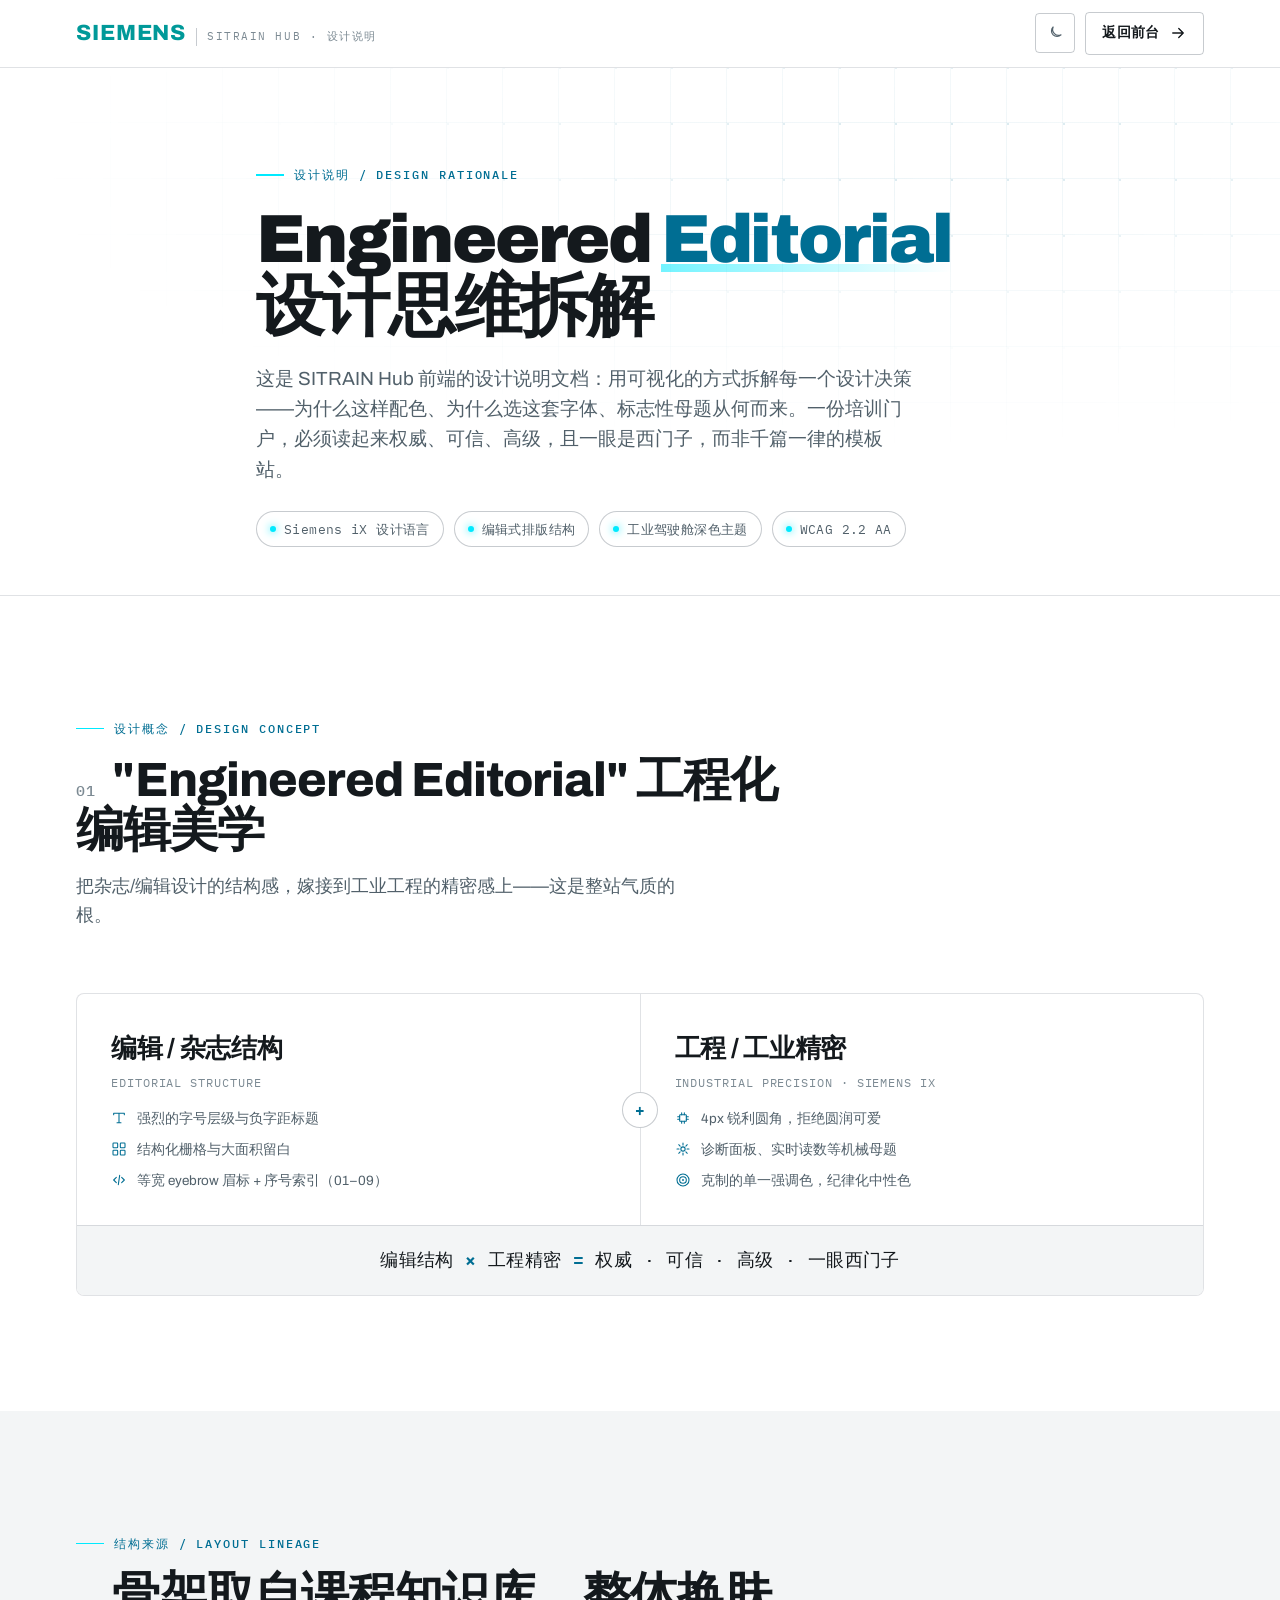
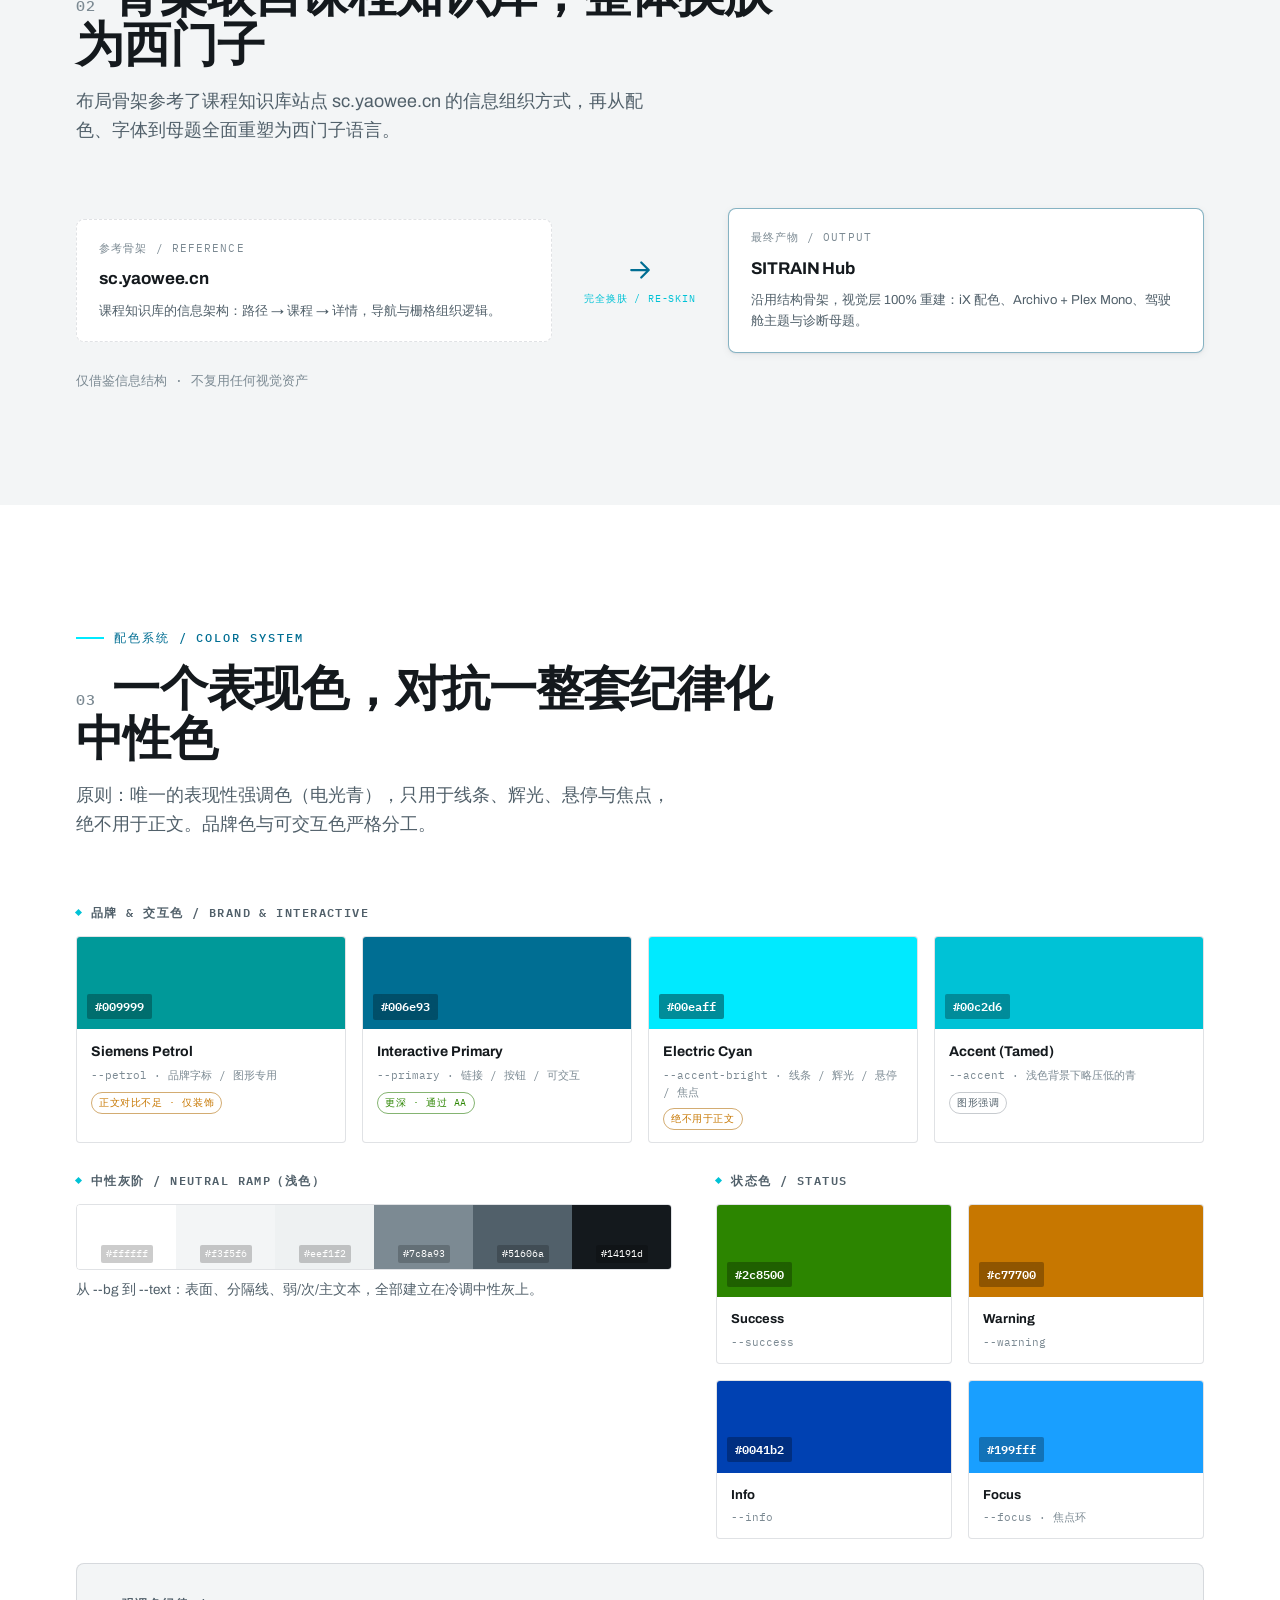
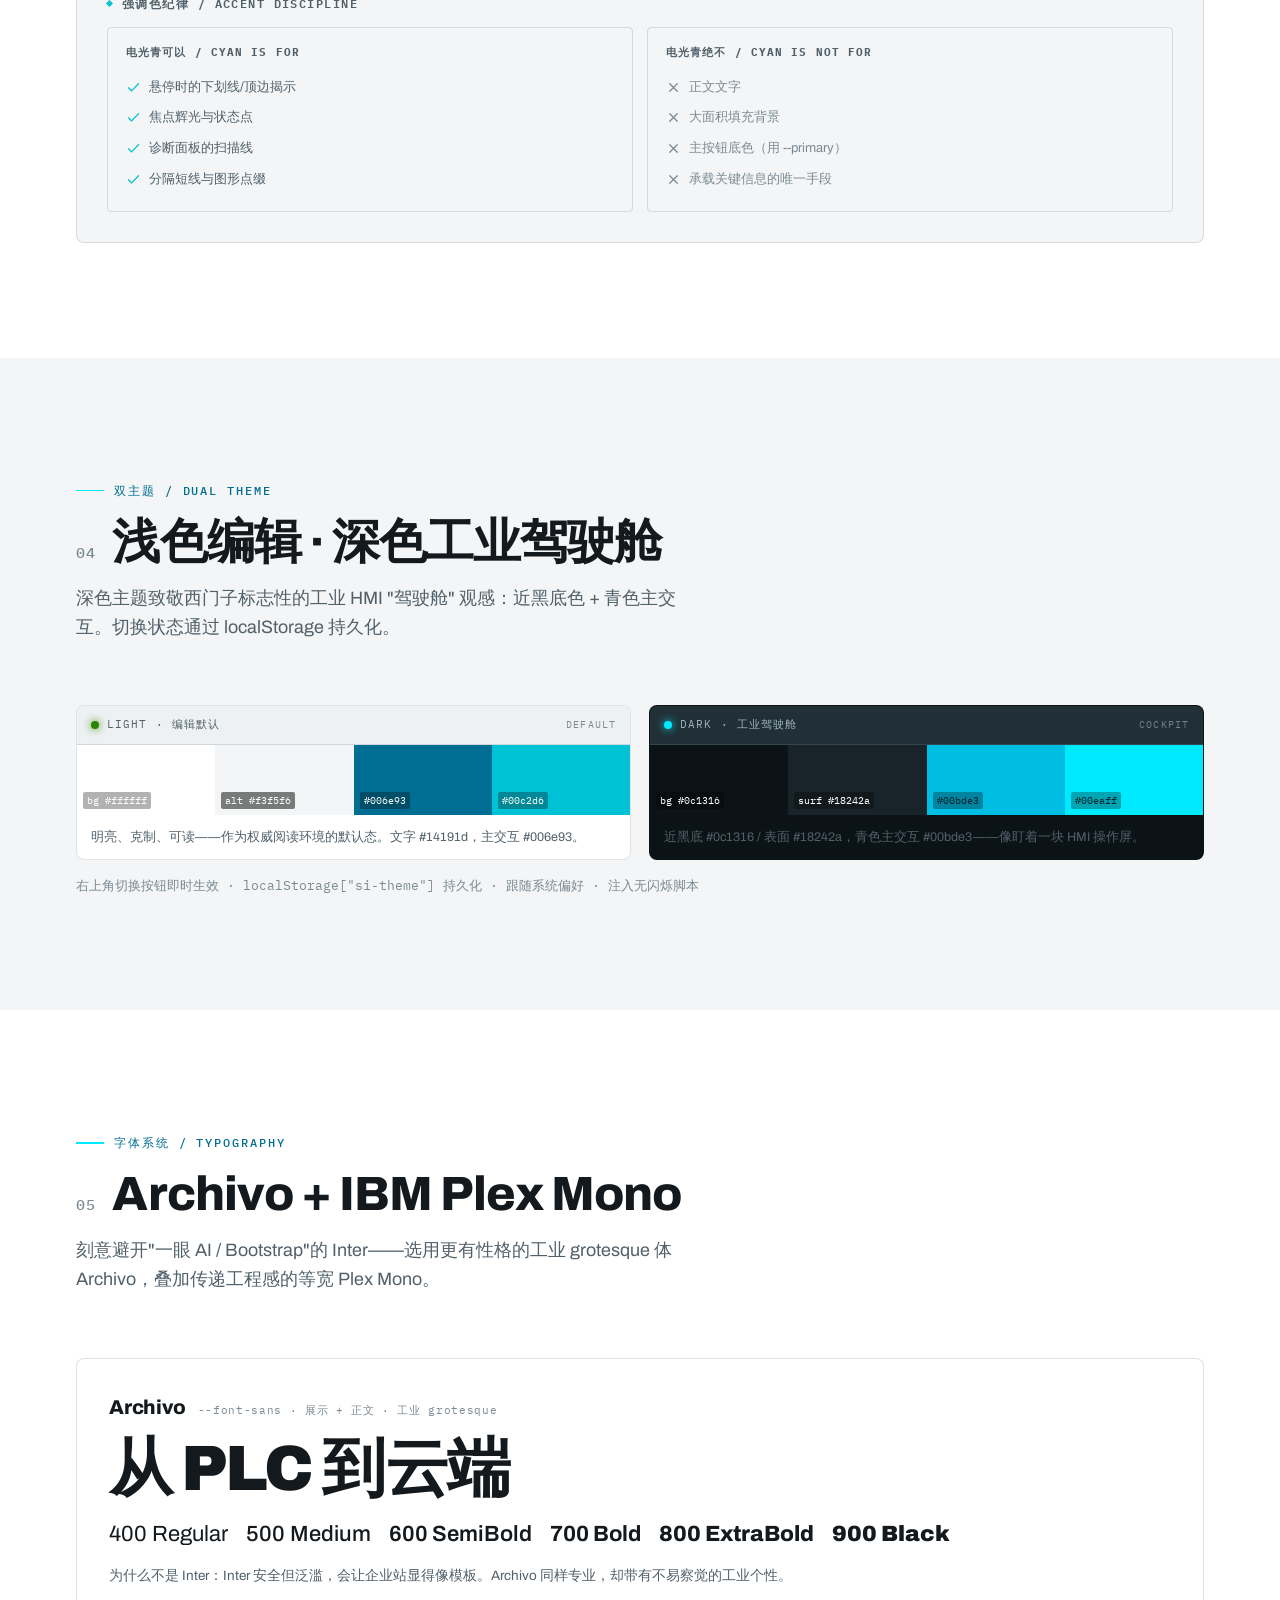
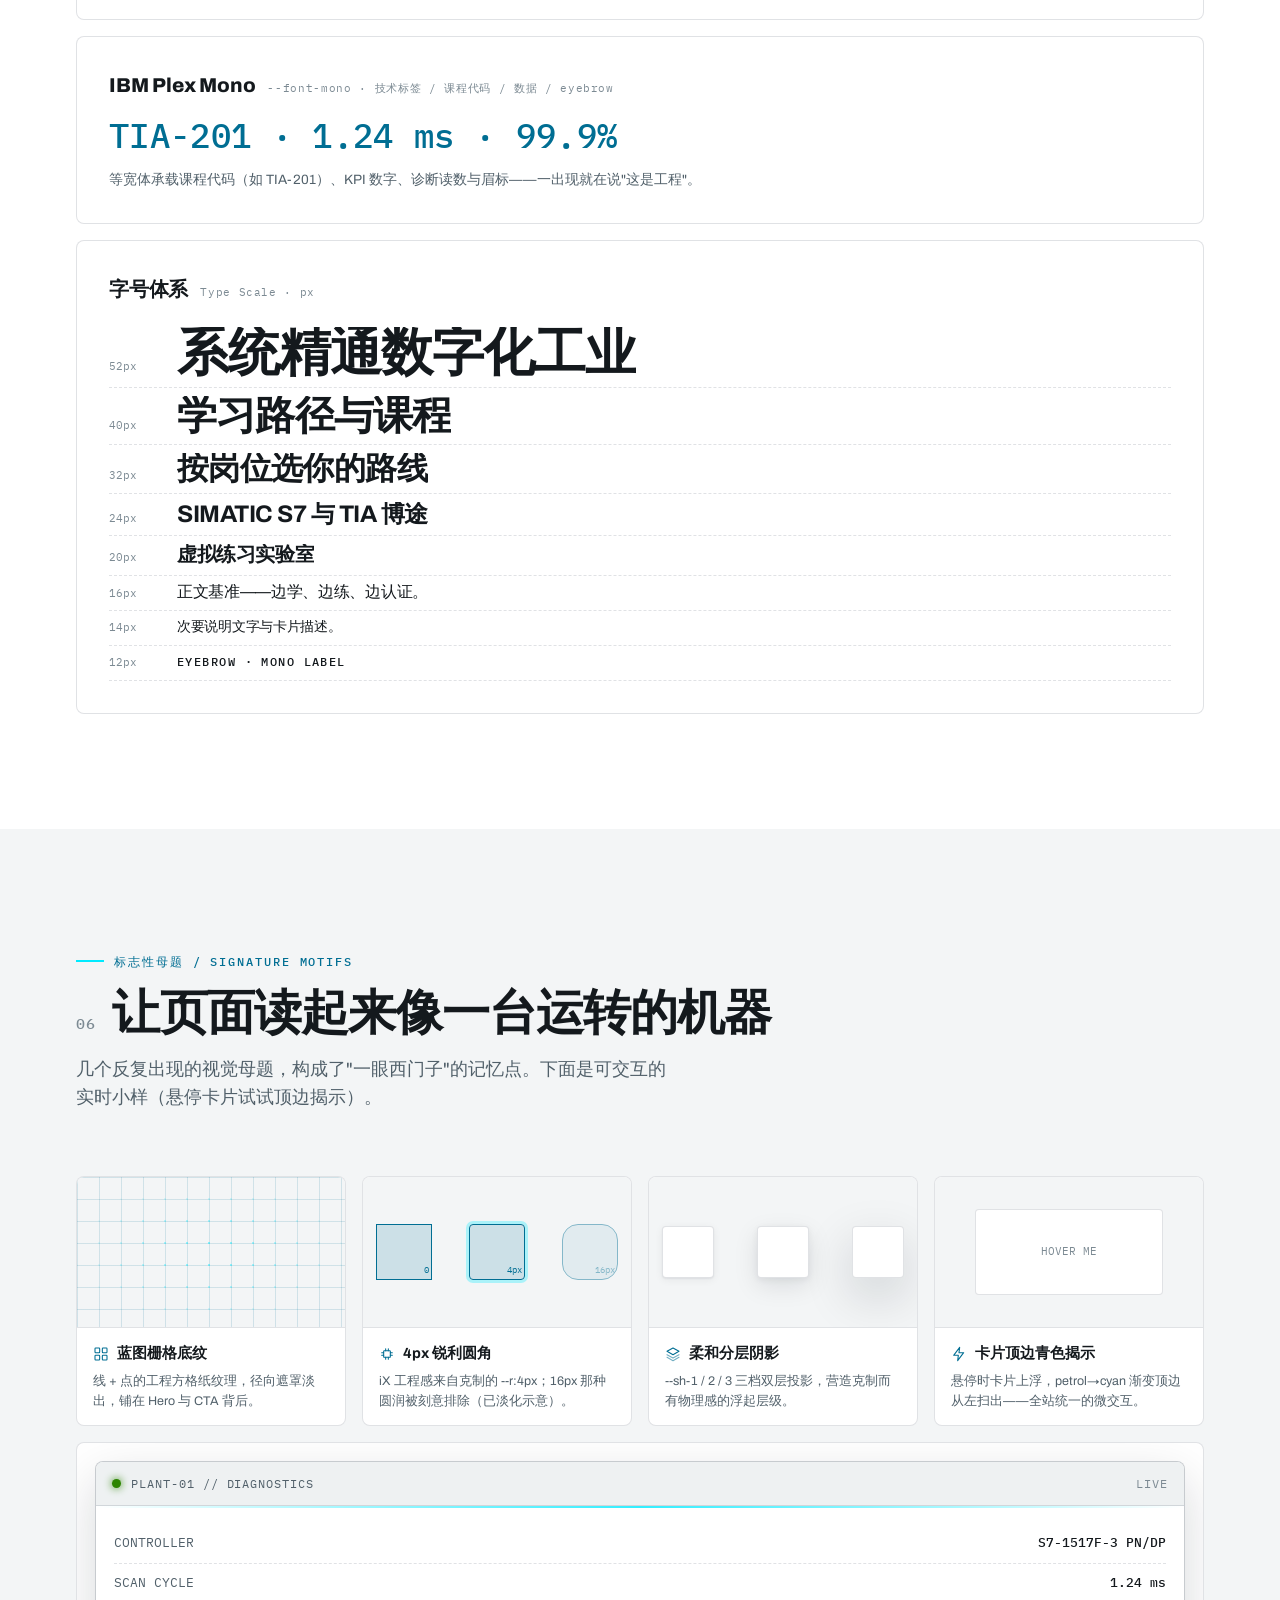
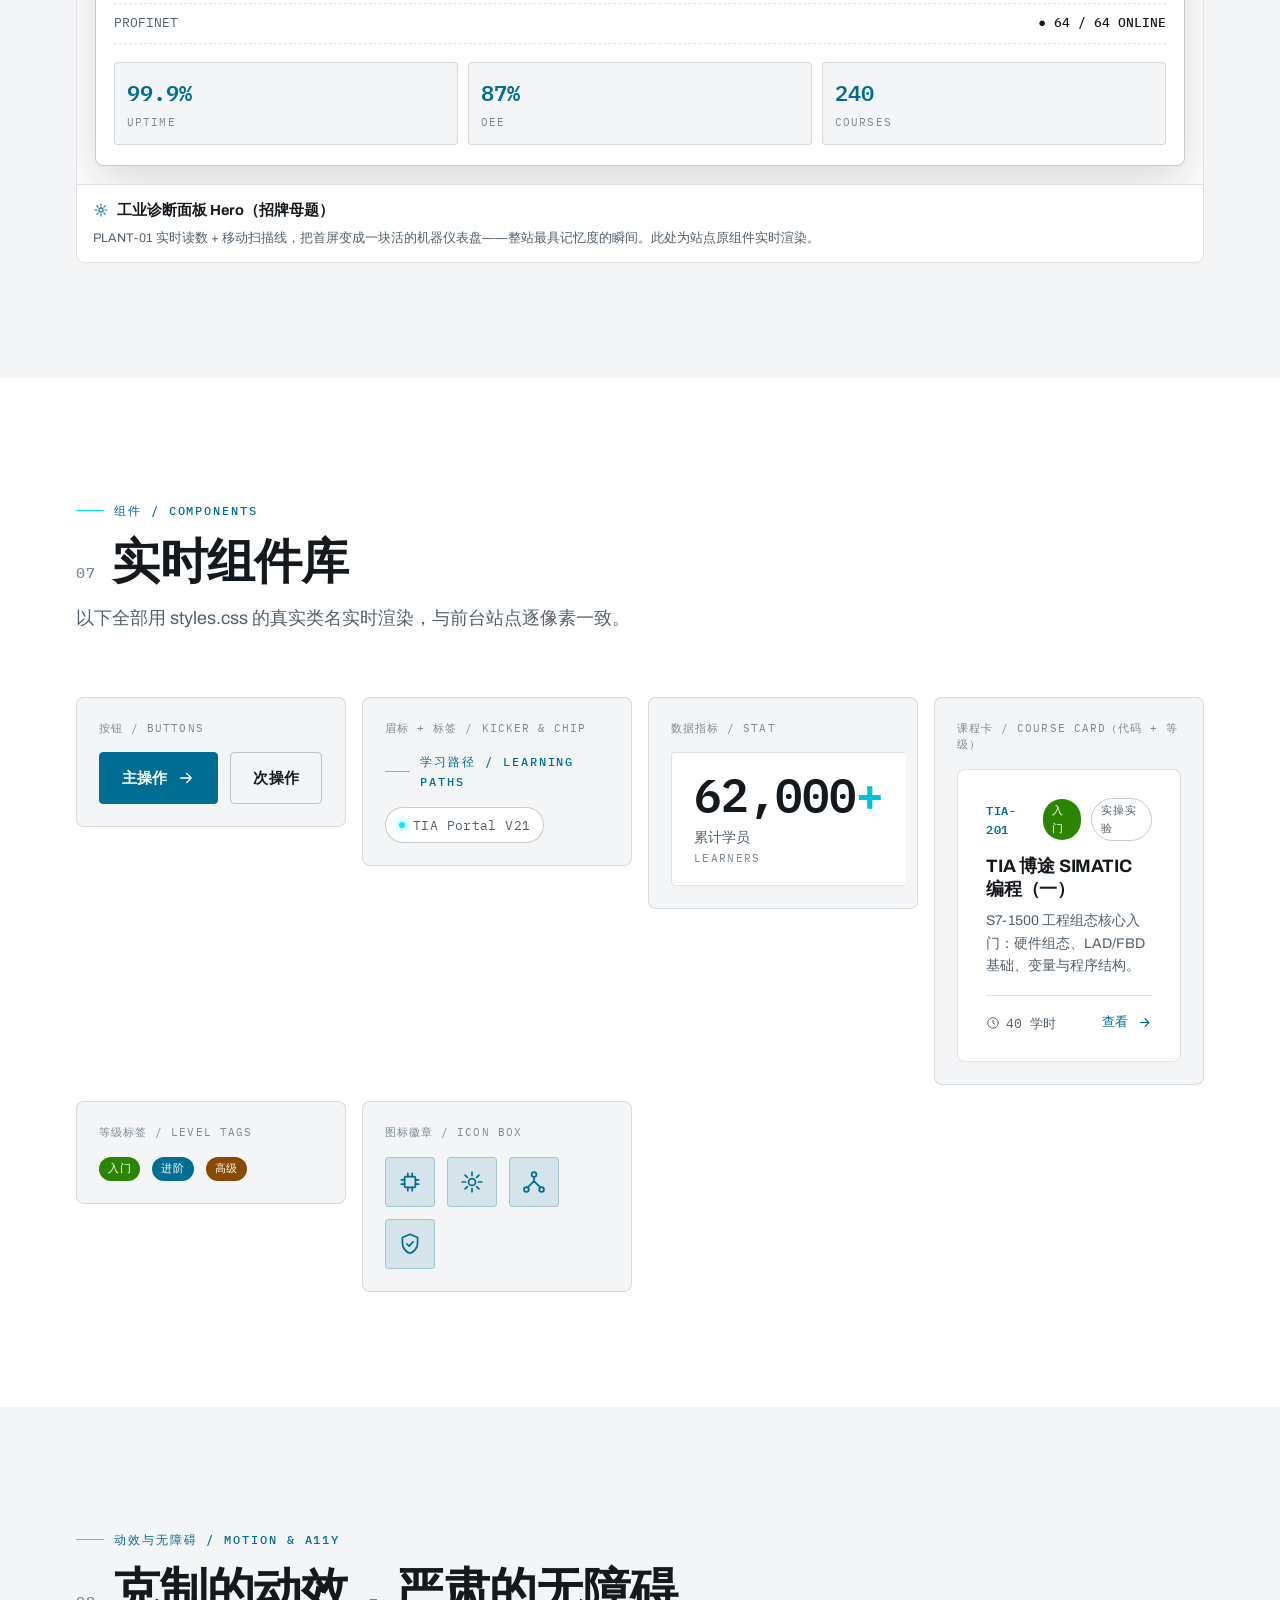
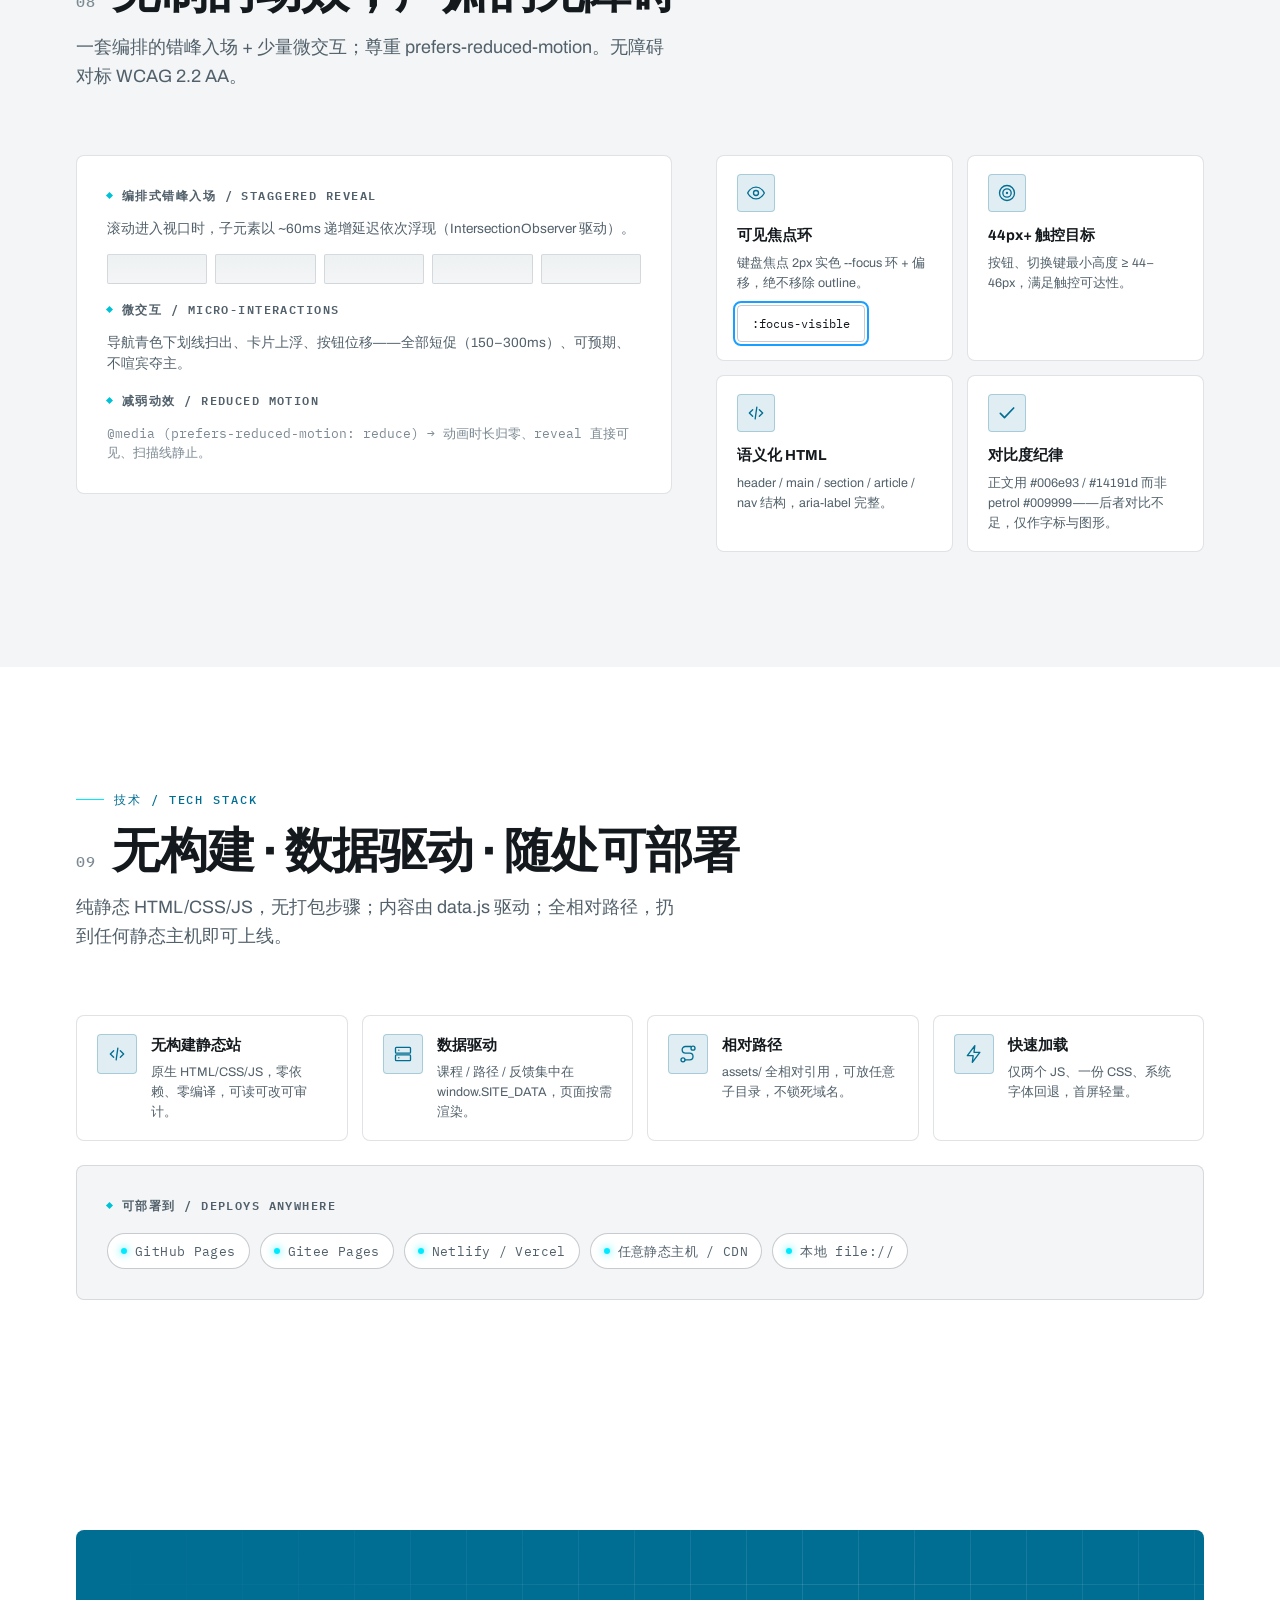
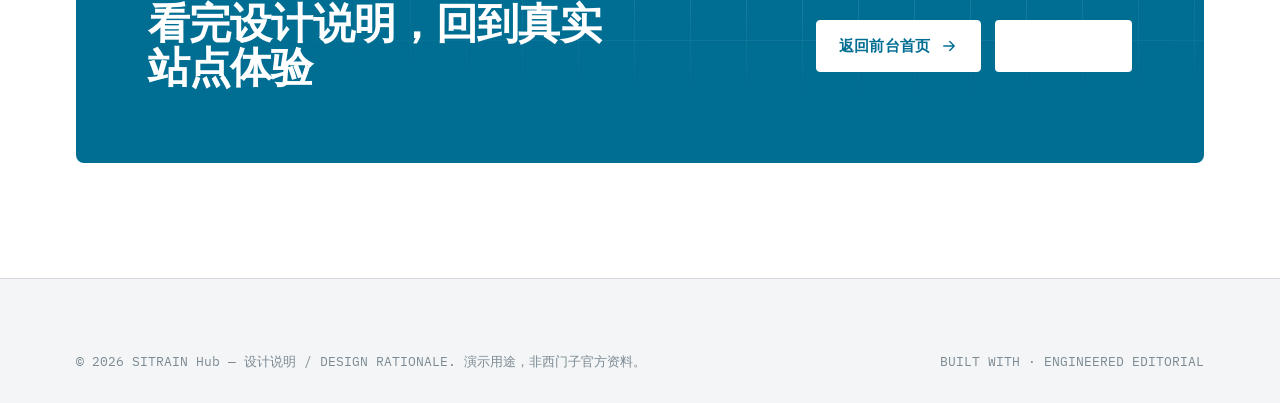
==== design.html @ 55a586db "Add admin dashboard + design-rationale page - admin.html: front-end-only management console — dashbo" ====
<!DOCTYPE html>
<html lang="zh-CN" data-theme="light">
<head>
<meta charset="UTF-8" />
<meta name="viewport" content="width=device-width, initial-scale=1.0" />
<title>设计说明 · Engineered Editorial | SITRAIN Hub</title>
<meta name="description" content="SITRAIN Hub 前端设计说明 —— Engineered Editorial 设计理念、配色系统、双主题、字体系统、标志性母题、组件库、动效与无障碍策略的可视化拆解。" />
<link rel="preconnect" href="https://fonts.googleapis.com" />
<link rel="preconnect" href="https://fonts.gstatic.com" crossorigin />
<link href="https://fonts.googleapis.com/css2?family=Archivo:wght@400;500;600;700;800;900&family=IBM+Plex+Mono:wght@400;500;600&display=swap" rel="stylesheet" />
<link rel="stylesheet" href="assets/styles.css" />
<link rel="icon" href="data:image/svg+xml,%3Csvg xmlns='http://www.w3.org/2000/svg' viewBox='0 0 32 32'%3E%3Crect width='32' height='32' rx='4' fill='%23009999'/%3E%3Ctext x='16' y='22' font-family='Archivo,sans-serif' font-size='18' font-weight='800' fill='white' text-anchor='middle'%3ES%3C/text%3E%3C/svg%3E" />

<!-- no-flash theme: set data-theme before paint -->
<script>
  (function () {
    try {
      var s = localStorage.getItem("si-theme");
      if (s) document.documentElement.setAttribute("data-theme", s);
      else if (window.matchMedia && matchMedia("(prefers-color-scheme: dark)").matches)
        document.documentElement.setAttribute("data-theme", "dark");
    } catch (e) {}
  })();
</script>

<!-- ===== Page-specific CSS (design explainer only) ===== -->
<style>
  /* doc page header band */
  .doc-head { padding-block: clamp(44px, 7vw, 96px) clamp(28px, 4vw, 48px); position: relative; overflow: hidden; }
  .doc-head__in { position: relative; z-index: 1; max-width: 880px; }
  .doc-head h1 { font-size: clamp(34px, 5.6vw, 68px); font-weight: 900; line-height: .98; letter-spacing: -0.03em; margin-top: 22px; }
  .doc-head h1 .em { color: var(--primary); position: relative; white-space: nowrap; }
  .doc-head h1 .em::after { content: ""; position: absolute; left: 0; right: 0; bottom: .06em; height: .12em; background: linear-gradient(90deg, var(--accent-bright), transparent); opacity: .55; }
  .doc-head .lead { margin-top: 24px; font-size: clamp(16px, 1.5vw, 19px); color: var(--text-soft); max-width: 60ch; }
  .doc-head__badges { display: flex; flex-wrap: wrap; gap: 10px; margin-top: 26px; }

  /* section numbering + sub-section heads */
  .sect-num { font-family: var(--font-mono); font-size: clamp(13px, 1.2vw, 15px); font-weight: 500; color: var(--text-weak); letter-spacing: .08em; }
  .sub-head { font-family: var(--font-mono); font-size: 12px; font-weight: 600; letter-spacing: .12em; text-transform: uppercase; color: var(--text-soft); display: flex; align-items: center; gap: 10px; margin-bottom: 14px; }
  .sub-head::before { content: ""; width: 5px; height: 5px; background: var(--accent); transform: rotate(45deg); flex: none; }
  .caption { color: var(--text-soft); font-size: 13.5px; line-height: 1.55; }
  .caption.mono { font-family: var(--font-mono); font-size: 12.5px; color: var(--text-weak); }

  /* generic explainer card surface */
  .panel { background: var(--surface); border: 1px solid var(--line); border-radius: var(--r-lg); padding: clamp(20px, 3vw, 30px); position: relative; }
  .panel--tint { background: var(--bg-alt); }

  /* concept split (01) */
  .concept { display: grid; grid-template-columns: 1fr auto 1fr; gap: 0; align-items: stretch; border: 1px solid var(--line); border-radius: var(--r-lg); overflow: hidden; background: var(--surface); }
  .concept__half { padding: clamp(22px, 3vw, 34px); }
  .concept__half + .concept__half { }
  .concept__mid { width: 1px; background: var(--line); position: relative; display: grid; place-items: center; }
  .concept__plus { position: absolute; width: 36px; height: 36px; border-radius: 50%; background: var(--surface); border: 1px solid var(--line-strong); display: grid; place-items: center; color: var(--primary); font-family: var(--font-mono); font-weight: 600; }
  .concept h3 { font-size: clamp(19px, 2.2vw, 26px); font-weight: 800; letter-spacing: -0.01em; }
  .concept .en { font-family: var(--font-mono); font-size: 11.5px; color: var(--text-weak); letter-spacing: .08em; text-transform: uppercase; margin-top: 4px; }
  .concept ul { margin-top: 16px; display: grid; gap: 9px; }
  .concept li { font-size: 13.5px; color: var(--text-soft); display: flex; gap: 10px; align-items: flex-start; }
  .concept li svg { width: 16px; height: 16px; color: var(--primary); flex: none; margin-top: 2px; }
  .concept__eq { text-align: center; padding: 20px; font-family: var(--font-mono); font-size: clamp(14px, 1.6vw, 18px); color: var(--text); letter-spacing: .02em; border-top: 1px solid var(--line); background: var(--bg-alt); }
  .concept__eq b { color: var(--primary); }

  /* lineage flow (02) */
  .flow { display: grid; grid-template-columns: 1fr auto 1fr; align-items: center; gap: clamp(14px, 3vw, 32px); }
  .flow__node { border: 1px solid var(--line); border-radius: var(--r-lg); padding: 20px 22px; background: var(--surface); }
  .flow__node--src { border-style: dashed; }
  .flow__node--out { border-color: color-mix(in srgb, var(--primary) 40%, var(--line)); box-shadow: var(--sh-1); }
  .flow__label { font-family: var(--font-mono); font-size: 11px; letter-spacing: .1em; text-transform: uppercase; color: var(--text-weak); }
  .flow__node h4 { font-size: 17px; font-weight: 700; margin-top: 8px; letter-spacing: -0.01em; }
  .flow__node p { font-size: 13px; color: var(--text-soft); margin-top: 8px; }
  .flow__arrow { display: grid; place-items: center; color: var(--primary); }
  .flow__arrow .reskin { font-family: var(--font-mono); font-size: 10px; letter-spacing: .08em; text-transform: uppercase; color: var(--accent); margin-top: 6px; white-space: nowrap; }
  .flow__arrow svg { width: 30px; height: 30px; }

  /* color swatches (03) */
  .swatch-grid { display: grid; grid-template-columns: repeat(auto-fit, minmax(180px, 1fr)); gap: 16px; }
  .swatch { border: 1px solid var(--line); border-radius: var(--r); overflow: hidden; background: var(--surface); }
  .swatch__chip { height: 92px; position: relative; display: flex; align-items: flex-end; padding: 10px; }
  .swatch__chip .hex { font-family: var(--font-mono); font-size: 12px; font-weight: 600; padding: 3px 8px; border-radius: var(--r-sm); background: rgba(0,0,0,.28); color: #fff; backdrop-filter: blur(4px); }
  .swatch__body { padding: 12px 14px; }
  .swatch__name { font-weight: 700; font-size: 14px; }
  .swatch__role { font-family: var(--font-mono); font-size: 11px; color: var(--text-weak); margin-top: 4px; line-height: 1.5; }
  .swatch__tag { font-family: var(--font-mono); font-size: 10px; letter-spacing: .06em; text-transform: uppercase; padding: 2px 7px; border-radius: var(--r-pill); border: 1px solid var(--line-strong); color: var(--text-soft); display: inline-block; margin-top: 8px; }
  .swatch__tag.pass { color: var(--success); border-color: color-mix(in srgb, var(--success) 50%, var(--line)); }
  .swatch__tag.warn { color: var(--warning); border-color: color-mix(in srgb, var(--warning) 50%, var(--line)); }

  /* neutral ramp */
  .ramp { display: flex; border: 1px solid var(--line); border-radius: var(--r); overflow: hidden; }
  .ramp__step { flex: 1; height: 64px; display: flex; align-items: flex-end; justify-content: center; padding-bottom: 6px; }
  .ramp__step span { font-family: var(--font-mono); font-size: 10px; padding: 1px 5px; border-radius: var(--r-sm); background: rgba(0,0,0,.2); color: #fff; }

  /* accent discipline diagram */
  .accent-rule { display: grid; grid-template-columns: 1fr 1fr; gap: 14px; }
  .accent-rule__col { border: 1px solid var(--line); border-radius: var(--r); padding: 16px 18px; }
  .accent-rule__col h5 { font-family: var(--font-mono); font-size: 11px; letter-spacing: .1em; text-transform: uppercase; color: var(--text-soft); margin-bottom: 10px; }
  .accent-rule li { font-size: 13px; color: var(--text-soft); padding: 5px 0; display: flex; gap: 8px; align-items: center; }
  .accent-rule li svg { width: 15px; height: 15px; flex: none; }
  .accent-rule .yes svg { color: var(--accent); }
  .accent-rule .no svg { color: var(--text-weak); }
  .accent-rule .no { color: var(--text-weak); }

  /* dual-theme compare (04) */
  .themes { display: grid; grid-template-columns: 1fr 1fr; gap: 18px; }
  .theme-card { border: 1px solid var(--line); border-radius: var(--r-lg); overflow: hidden; }
  .theme-card__bar { display: flex; align-items: center; gap: 8px; padding: 10px 14px; border-bottom: 1px solid var(--line); font-family: var(--font-mono); font-size: 11px; letter-spacing: .1em; text-transform: uppercase; }
  .theme-card__bar .dot { width: 8px; height: 8px; border-radius: 50%; }
  .theme-card__swatches { display: flex; }
  .theme-card__sw { flex: 1; height: 70px; display: flex; align-items: flex-end; padding: 6px; }
  .theme-card__sw small { font-family: var(--font-mono); font-size: 9.5px; padding: 1px 4px; border-radius: 2px; background: rgba(0,0,0,.3); color: #fff; }
  .theme-card__note { padding: 12px 14px; font-size: 12.5px; color: var(--text-soft); }
  /* hard-coded swatch surfaces to show BOTH themes regardless of active theme */
  .tc-light { background: #ffffff; color: #14191d; }
  .tc-light .theme-card__bar { background: #eef1f2; color: #51606a; border-color: rgba(0,20,40,.12); }
  .tc-dark { background: #0c1316; color: #eaf4f8; }
  .tc-dark .theme-card__bar { background: #213037; color: #9fb2bc; border-color: rgba(170,210,230,.14); }

  /* type specimens (05) */
  .type-spec { border: 1px solid var(--line); border-radius: var(--r-lg); padding: clamp(20px, 3vw, 32px); background: var(--surface); }
  .type-spec + .type-spec { margin-top: 16px; }
  .type-spec__meta { display: flex; flex-wrap: wrap; align-items: baseline; gap: 12px; margin-bottom: 14px; }
  .type-spec__meta .name { font-size: 20px; font-weight: 800; letter-spacing: -0.01em; }
  .type-spec__meta .tech { font-family: var(--font-mono); font-size: 11px; color: var(--text-weak); letter-spacing: .06em; }
  .specimen-sans { font-family: var(--font-sans); font-weight: 900; font-size: clamp(34px, 6vw, 64px); line-height: 1; letter-spacing: -0.03em; }
  .specimen-mono { font-family: var(--font-mono); font-weight: 500; font-size: clamp(20px, 3.4vw, 34px); line-height: 1.2; letter-spacing: .01em; color: var(--primary); }
  .weights { display: flex; flex-wrap: wrap; gap: 18px; margin-top: 16px; }
  .weights span { font-family: var(--font-sans); font-size: 22px; }
  .scale { display: grid; gap: 0; margin-top: 8px; }
  .scale__row { display: flex; align-items: baseline; gap: 16px; padding: 8px 0; border-bottom: 1px dashed var(--line); }
  .scale__row .px { font-family: var(--font-mono); font-size: 11px; color: var(--text-weak); width: 52px; flex: none; }
  .scale__row .smp { font-weight: 700; letter-spacing: -0.02em; line-height: 1; white-space: nowrap; overflow: hidden; text-overflow: ellipsis; }

  /* motif demos (06) */
  .motif-grid { display: grid; grid-template-columns: repeat(auto-fit, minmax(240px, 1fr)); gap: 16px; }
  .motif { border: 1px solid var(--line); border-radius: var(--r-lg); overflow: hidden; background: var(--surface); display: flex; flex-direction: column; }
  .motif__demo { height: 150px; position: relative; overflow: hidden; background: var(--bg-alt); }
  .motif__body { padding: 14px 16px; border-top: 1px solid var(--line); }
  .motif__body h4 { font-size: 14.5px; font-weight: 700; display: flex; align-items: center; gap: 8px; }
  .motif__body h4 svg { width: 16px; height: 16px; color: var(--primary); }
  .motif__body p { font-size: 12.5px; color: var(--text-soft); margin-top: 6px; }

  /* blueprint grid demo */
  .demo-grid::before { content: ""; position: absolute; inset: 0; background-image: linear-gradient(var(--grid-dot) 1px, transparent 1px), linear-gradient(90deg, var(--grid-dot) 1px, transparent 1px); background-size: 22px 22px; opacity: .9; }
  .demo-grid::after { content: ""; position: absolute; inset: 0; background-image: radial-gradient(var(--accent-bright) 1.3px, transparent 1.3px); background-size: 22px 22px; background-position: 11px 11px; opacity: .5; mask-image: radial-gradient(ellipse 70% 70% at 50% 50%, #000, transparent 75%); }

  /* radius demo */
  .demo-radius { display: grid; place-items: center; gap: 12px; grid-auto-flow: column; }
  .radius-box { width: 56px; height: 56px; background: color-mix(in srgb, var(--primary) 16%, transparent); border: 1.5px solid var(--primary); display: grid; place-items: end; }
  .radius-box small { font-family: var(--font-mono); font-size: 9px; color: var(--primary); padding: 2px; }
  .radius-box.r0 { border-radius: 0; } .radius-box.r2 { border-radius: var(--r-sm); }
  .radius-box.r4 { border-radius: var(--r); box-shadow: 0 0 0 3px color-mix(in srgb, var(--accent-bright) 30%, transparent); }
  .radius-box.r16 { border-radius: 16px; opacity: .45; }

  /* shadow demo */
  .demo-shadow { display: grid; place-items: center; grid-auto-flow: column; gap: 16px; }
  .shadow-box { width: 52px; height: 52px; background: var(--surface); border-radius: var(--r); border: 1px solid var(--line); }
  .shadow-box.s1 { box-shadow: var(--sh-1); } .shadow-box.s2 { box-shadow: var(--sh-2); } .shadow-box.s3 { box-shadow: var(--sh-3); }

  /* hover-reveal card demo */
  .demo-hover { display: grid; place-items: center; }
  .mini-card { width: 70%; height: 86px; background: var(--surface); border: 1px solid var(--line); border-radius: var(--r); position: relative; overflow: hidden; display: grid; place-items: center; font-family: var(--font-mono); font-size: 11px; color: var(--text-weak); transition: transform .22s ease, box-shadow .22s ease; }
  .mini-card::before { content: ""; position: absolute; left: 0; top: 0; height: 3px; width: 100%; background: linear-gradient(90deg, var(--petrol), var(--accent-bright)); transform: scaleX(0); transform-origin: left; transition: transform .3s ease; }
  .motif:hover .mini-card { transform: translateY(-4px); box-shadow: var(--sh-2); }
  .motif:hover .mini-card::before { transform: scaleX(1); }

  /* console mini demo reuse hint */
  .motif--wide { grid-column: 1 / -1; }
  .motif--wide .motif__demo { height: auto; background: transparent; padding: 18px; }

  /* component gallery (07) */
  .gallery { display: grid; grid-template-columns: repeat(auto-fit, minmax(260px, 1fr)); gap: 16px; align-items: start; }
  .gallery__cell { border: 1px solid var(--line); border-radius: var(--r-lg); padding: 22px; background: var(--bg-alt); }
  .gallery__cell .lbl { font-family: var(--font-mono); font-size: 10.5px; letter-spacing: .1em; text-transform: uppercase; color: var(--text-weak); margin-bottom: 16px; display: block; }
  .gallery__demo { display: flex; flex-wrap: wrap; gap: 12px; align-items: center; }
  .gallery__cell .stat { border: 1px solid var(--line); border-radius: var(--r); background: var(--surface); }

  /* motion + a11y (08) */
  .a11y-grid { display: grid; grid-template-columns: repeat(auto-fit, minmax(220px, 1fr)); gap: 14px; }
  .a11y-card { border: 1px solid var(--line); border-radius: var(--r-lg); padding: 18px 20px; background: var(--surface); }
  .a11y-card .ic { width: 38px; height: 38px; border-radius: var(--r); display: grid; place-items: center; background: color-mix(in srgb, var(--primary) 12%, transparent); color: var(--primary); border: 1px solid color-mix(in srgb, var(--primary) 26%, transparent); margin-bottom: 12px; }
  .a11y-card .ic svg { width: 20px; height: 20px; }
  .a11y-card h4 { font-size: 14.5px; font-weight: 700; }
  .a11y-card p { font-size: 12.5px; color: var(--text-soft); margin-top: 6px; }
  .focus-demo { display: inline-flex; align-items: center; gap: 8px; margin-top: 12px; padding: 8px 14px; border-radius: var(--r); border: 1.5px solid var(--line-strong); font-family: var(--font-mono); font-size: 12px; outline: 2px solid var(--focus); outline-offset: 2px; }

  /* stagger demo strip */
  .stagger-demo { display: flex; gap: 8px; margin-top: 14px; }
  .stagger-demo i { display: block; height: 30px; flex: 1; border-radius: var(--r-sm); background: linear-gradient(180deg, var(--surface-2), var(--bg-alt)); border: 1px solid var(--line); animation: floaty 2.6s ease-in-out infinite; }
  .stagger-demo i:nth-child(2){ animation-delay: .12s } .stagger-demo i:nth-child(3){ animation-delay: .24s }
  .stagger-demo i:nth-child(4){ animation-delay: .36s } .stagger-demo i:nth-child(5){ animation-delay: .48s }
  @keyframes floaty { 0%,100% { transform: translateY(0); opacity: .7 } 50% { transform: translateY(-6px); opacity: 1 } }

  /* tech stack (09) */
  .tech-grid { display: grid; grid-template-columns: repeat(auto-fit, minmax(190px, 1fr)); gap: 14px; }
  .tech-chip { border: 1px solid var(--line); border-radius: var(--r-lg); padding: 18px 20px; background: var(--surface); display: flex; gap: 14px; align-items: flex-start; }
  .tech-chip .ic { width: 40px; height: 40px; flex: none; border-radius: var(--r); display: grid; place-items: center; background: color-mix(in srgb, var(--primary) 12%, transparent); color: var(--primary); border: 1px solid color-mix(in srgb, var(--primary) 26%, transparent); }
  .tech-chip .ic svg { width: 20px; height: 20px; }
  .tech-chip h4 { font-size: 14.5px; font-weight: 700; }
  .tech-chip p { font-size: 12.5px; color: var(--text-soft); margin-top: 5px; }
  .deploy-row { display: flex; flex-wrap: wrap; gap: 10px; margin-top: 18px; }

  /* generic 2-col explainer split */
  .split { display: grid; grid-template-columns: 1.1fr .9fr; gap: clamp(20px, 4vw, 44px); align-items: start; }
  .stack-16 > * + * { margin-top: 16px; }

  @media (max-width: 860px) {
    .concept { grid-template-columns: 1fr; }
    .concept__mid { width: auto; height: 1px; }
    .flow { grid-template-columns: 1fr; }
    .flow__arrow svg { transform: rotate(90deg); }
    .themes, .accent-rule, .split { grid-template-columns: 1fr; }
  }
  @media (max-width: 600px) {
    .scale__row .smp { font-size: 22px !important; }
  }
</style>
</head>
<body>

<!-- ===== SVG icon sprite (shared with site) ===== -->
<svg width="0" height="0" style="position:absolute" aria-hidden="true">
  <symbol id="i-chip" viewBox="0 0 24 24" fill="none" stroke="currentColor" stroke-width="1.6" stroke-linecap="round" stroke-linejoin="round"><rect x="7" y="7" width="10" height="10" rx="1"/><path d="M10 7V4M14 7V4M10 20v-3M14 20v-3M7 10H4M7 14H4M20 10h-3M20 14h-3"/></symbol>
  <symbol id="i-code" viewBox="0 0 24 24" fill="none" stroke="currentColor" stroke-width="1.6" stroke-linecap="round" stroke-linejoin="round"><path d="M8 8l-4 4 4 4M16 8l4 4-4 4M13 5l-2 14"/></symbol>
  <symbol id="i-drive" viewBox="0 0 24 24" fill="none" stroke="currentColor" stroke-width="1.6" stroke-linecap="round" stroke-linejoin="round"><circle cx="12" cy="12" r="3.2"/><path d="M12 3v3M12 18v3M3 12h3M18 12h3M5.6 5.6l2.1 2.1M16.3 16.3l2.1 2.1M18.4 5.6l-2.1 2.1M7.7 16.3l-2.1 2.1"/></symbol>
  <symbol id="i-network" viewBox="0 0 24 24" fill="none" stroke="currentColor" stroke-width="1.6" stroke-linecap="round" stroke-linejoin="round"><circle cx="12" cy="5" r="2.2"/><circle cx="5" cy="19" r="2.2"/><circle cx="19" cy="19" r="2.2"/><path d="M12 7.2v4M12 11.2L6.2 17M12 11.2L17.8 17"/></symbol>
  <symbol id="i-edge" viewBox="0 0 24 24" fill="none" stroke="currentColor" stroke-width="1.6" stroke-linecap="round" stroke-linejoin="round"><path d="M7 18a4 4 0 010-8 5 5 0 019.6-1.3A3.5 3.5 0 0117 18z"/><path d="M12 11v4M10 13h4"/></symbol>
  <symbol id="i-shield" viewBox="0 0 24 24" fill="none" stroke="currentColor" stroke-width="1.6" stroke-linecap="round" stroke-linejoin="round"><path d="M12 3l7 3v5c0 4.4-3 8.3-7 9.5C8 19.3 5 15.4 5 11V6z"/><path d="M9.2 12l2 2 3.6-4"/></symbol>
  <symbol id="i-doc" viewBox="0 0 24 24" fill="none" stroke="currentColor" stroke-width="1.6" stroke-linecap="round" stroke-linejoin="round"><path d="M14 3H7a2 2 0 00-2 2v14a2 2 0 002 2h10a2 2 0 002-2V8z"/><path d="M14 3v5h5M9 13h6M9 17h6"/></symbol>
  <symbol id="i-play" viewBox="0 0 24 24" fill="none" stroke="currentColor" stroke-width="1.6" stroke-linecap="round" stroke-linejoin="round"><circle cx="12" cy="12" r="9"/><path d="M10 8.5l5 3.5-5 3.5z" fill="currentColor" stroke="none"/></symbol>
  <symbol id="i-badge" viewBox="0 0 24 24" fill="none" stroke="currentColor" stroke-width="1.6" stroke-linecap="round" stroke-linejoin="round"><circle cx="12" cy="9" r="5"/><path d="M9 13.5L8 21l4-2 4 2-1-7.5"/></symbol>
  <symbol id="i-clock" viewBox="0 0 24 24" fill="none" stroke="currentColor" stroke-width="1.6" stroke-linecap="round" stroke-linejoin="round"><circle cx="12" cy="12" r="9"/><path d="M12 7v5l3 2"/></symbol>
  <symbol id="i-arrow" viewBox="0 0 24 24" fill="none" stroke="currentColor" stroke-width="1.8" stroke-linecap="round" stroke-linejoin="round"><path d="M5 12h14M13 6l6 6-6 6"/></symbol>
  <symbol id="i-sun" viewBox="0 0 24 24" fill="none" stroke="currentColor" stroke-width="1.6" stroke-linecap="round" stroke-linejoin="round"><circle cx="12" cy="12" r="4"/><path d="M12 2v2M12 20v2M2 12h2M20 12h2M4.9 4.9l1.4 1.4M17.7 17.7l1.4 1.4M19.1 4.9l-1.4 1.4M6.3 17.7l-1.4 1.4"/></symbol>
  <symbol id="i-moon" viewBox="0 0 24 24" fill="none" stroke="currentColor" stroke-width="1.6" stroke-linecap="round" stroke-linejoin="round"><path d="M20 14.5A8 8 0 019.5 4 7 7 0 1020 14.5z"/></symbol>
  <symbol id="i-menu" viewBox="0 0 24 24" fill="none" stroke="currentColor" stroke-width="1.8" stroke-linecap="round"><path d="M4 7h16M4 12h16M4 17h16"/></symbol>
  <symbol id="i-close" viewBox="0 0 24 24" fill="none" stroke="currentColor" stroke-width="1.8" stroke-linecap="round"><path d="M6 6l12 12M18 6L6 18"/></symbol>
  <symbol id="i-check" viewBox="0 0 24 24" fill="none" stroke="currentColor" stroke-width="2" stroke-linecap="round" stroke-linejoin="round"><path d="M4 12.5l5 5L20 6"/></symbol>
  <symbol id="i-x" viewBox="0 0 24 24" fill="none" stroke="currentColor" stroke-width="2" stroke-linecap="round" stroke-linejoin="round"><path d="M6 6l12 12M18 6L6 18"/></symbol>
  <symbol id="i-grid" viewBox="0 0 24 24" fill="none" stroke="currentColor" stroke-width="1.6" stroke-linecap="round" stroke-linejoin="round"><rect x="3" y="3" width="7" height="7" rx="1"/><rect x="14" y="3" width="7" height="7" rx="1"/><rect x="3" y="14" width="7" height="7" rx="1"/><rect x="14" y="14" width="7" height="7" rx="1"/></symbol>
  <symbol id="i-type" viewBox="0 0 24 24" fill="none" stroke="currentColor" stroke-width="1.6" stroke-linecap="round" stroke-linejoin="round"><path d="M4 7V5h16v2M9 19h6M12 5v14"/></symbol>
  <symbol id="i-eye" viewBox="0 0 24 24" fill="none" stroke="currentColor" stroke-width="1.6" stroke-linecap="round" stroke-linejoin="round"><path d="M2 12s3.6-7 10-7 10 7 10 7-3.6 7-10 7-10-7-10-7z"/><circle cx="12" cy="12" r="3"/></symbol>
  <symbol id="i-bolt" viewBox="0 0 24 24" fill="none" stroke="currentColor" stroke-width="1.6" stroke-linecap="round" stroke-linejoin="round"><path d="M13 2L4 14h7l-1 8 9-12h-7z"/></symbol>
  <symbol id="i-target" viewBox="0 0 24 24" fill="none" stroke="currentColor" stroke-width="1.6" stroke-linecap="round" stroke-linejoin="round"><circle cx="12" cy="12" r="9"/><circle cx="12" cy="12" r="5"/><circle cx="12" cy="12" r="1.4" fill="currentColor" stroke="none"/></symbol>
  <symbol id="i-layers" viewBox="0 0 24 24" fill="none" stroke="currentColor" stroke-width="1.6" stroke-linecap="round" stroke-linejoin="round"><path d="M12 3l9 5-9 5-9-5z"/><path d="M3 13l9 5 9-5M3 17l9 5 9-5" opacity=".55"/></symbol>
  <symbol id="i-server" viewBox="0 0 24 24" fill="none" stroke="currentColor" stroke-width="1.6" stroke-linecap="round" stroke-linejoin="round"><rect x="3" y="4" width="18" height="7" rx="1"/><rect x="3" y="13" width="18" height="7" rx="1"/><path d="M7 7.5h.01M7 16.5h.01"/></symbol>
  <symbol id="i-route" viewBox="0 0 24 24" fill="none" stroke="currentColor" stroke-width="1.6" stroke-linecap="round" stroke-linejoin="round"><circle cx="6" cy="19" r="2.4"/><circle cx="18" cy="5" r="2.4"/><path d="M8.4 19H14a4 4 0 000-8H9a4 4 0 010-8h6.6"/></symbol>
</svg>

<!-- ===== Header ===== -->
<header class="header">
  <div class="wrap header__inner">
    <a class="brand" href="index.html#top" aria-label="SITRAIN Hub 首页">
      <span class="brand__mark">SIEMENS</span>
      <span class="brand__sub">SITRAIN Hub · 设计说明</span>
    </a>
    <div class="header__actions" style="margin-left:auto">
      <button class="theme-toggle" id="themeToggle" aria-label="切换深色/浅色主题">
        <svg class="i-moon"><use href="#i-moon"/></svg>
        <svg class="i-sun"><use href="#i-sun"/></svg>
      </button>
      <a class="btn btn--sm btn--ghost" href="index.html">返回前台<svg><use href="#i-arrow"/></svg></a>
    </div>
  </div>
</header>

<main id="top">

<!-- ===== Doc hero ===== -->
<section class="doc-head">
  <div class="grid-bg"></div>
  <div class="wrap doc-head__in reveal">
    <div class="kicker">设计说明 / DESIGN RATIONALE</div>
    <h1>Engineered <span class="em">Editorial</span><br>设计思维拆解</h1>
    <p class="lead">这是 SITRAIN Hub 前端的设计说明文档：用可视化的方式拆解每一个设计决策——为什么这样配色、为什么选这套字体、标志性母题从何而来。一份培训门户，必须读起来权威、可信、高级，且一眼是西门子，而非千篇一律的模板站。</p>
    <div class="doc-head__badges">
      <span class="chip"><b></b>Siemens iX 设计语言</span>
      <span class="chip"><b></b>编辑式排版结构</span>
      <span class="chip"><b></b>工业驾驶舱深色主题</span>
      <span class="chip"><b></b>WCAG 2.2 AA</span>
    </div>
  </div>
</section>

<hr class="rule" />

<!-- ===== 01 设计概念 ===== -->
<section class="section">
  <div class="wrap">
    <div class="section-head reveal">
      <div class="kicker">设计概念 / DESIGN CONCEPT</div>
      <h2><span class="sect-num">01</span>&nbsp; "Engineered Editorial" 工程化编辑美学</h2>
      <p>把杂志/编辑设计的结构感，嫁接到工业工程的精密感上——这是整站气质的根。</p>
    </div>

    <div class="concept reveal">
      <div class="concept__half">
        <h3>编辑 / 杂志结构</h3>
        <div class="en">Editorial Structure</div>
        <ul>
          <li><svg><use href="#i-type"/></svg> 强烈的字号层级与负字距标题</li>
          <li><svg><use href="#i-grid"/></svg> 结构化栅格与大面积留白</li>
          <li><svg><use href="#i-code"/></svg> 等宽 eyebrow 眉标 + 序号索引（01–09）</li>
        </ul>
      </div>
      <div class="concept__mid"><span class="concept__plus">+</span></div>
      <div class="concept__half">
        <h3>工程 / 工业精密</h3>
        <div class="en">Industrial Precision · Siemens iX</div>
        <ul>
          <li><svg><use href="#i-chip"/></svg> 4px 锐利圆角，拒绝圆润可爱</li>
          <li><svg><use href="#i-drive"/></svg> 诊断面板、实时读数等机械母题</li>
          <li><svg><use href="#i-target"/></svg> 克制的单一强调色，纪律化中性色</li>
        </ul>
      </div>
      <div class="concept__eq" style="grid-column:1/-1">
        编辑结构 <b>×</b> 工程精密 <b>=</b> 权威 · 可信 · 高级 · 一眼西门子
      </div>
    </div>
  </div>
</section>

<!-- ===== 02 结构来源 ===== -->
<section class="section section--alt">
  <div class="wrap">
    <div class="section-head reveal">
      <div class="kicker">结构来源 / LAYOUT LINEAGE</div>
      <h2><span class="sect-num">02</span>&nbsp; 骨架取自课程知识库，整体换肤为西门子</h2>
      <p>布局骨架参考了课程知识库站点 sc.yaowee.cn 的信息组织方式，再从配色、字体到母题全面重塑为西门子语言。</p>
    </div>

    <div class="flow reveal">
      <div class="flow__node flow__node--src">
        <div class="flow__label">参考骨架 / Reference</div>
        <h4>sc.yaowee.cn</h4>
        <p>课程知识库的信息架构：路径 → 课程 → 详情，导航与栅格组织逻辑。</p>
      </div>
      <div class="flow__arrow">
        <svg><use href="#i-arrow"/></svg>
        <span class="reskin">完全换肤 / Re-skin</span>
      </div>
      <div class="flow__node flow__node--out">
        <div class="flow__label">最终产物 / Output</div>
        <h4>SITRAIN Hub</h4>
        <p>沿用结构骨架，视觉层 100% 重建：iX 配色、Archivo + Plex Mono、驾驶舱主题与诊断母题。</p>
      </div>
    </div>
    <p class="caption mono reveal" style="margin-top:18px">仅借鉴信息结构 · 不复用任何视觉资产</p>
  </div>
</section>

<!-- ===== 03 配色系统 ===== -->
<section class="section">
  <div class="wrap">
    <div class="section-head reveal">
      <div class="kicker">配色系统 / COLOR SYSTEM</div>
      <h2><span class="sect-num">03</span>&nbsp; 一个表现色，对抗一整套纪律化中性色</h2>
      <p>原则：唯一的表现性强调色（电光青），只用于线条、辉光、悬停与焦点，绝不用于正文。品牌色与可交互色严格分工。</p>
    </div>

    <div class="reveal" style="margin-bottom:28px">
      <div class="sub-head">品牌 & 交互色 / Brand &amp; Interactive</div>
      <div class="swatch-grid">
        <div class="swatch">
          <div class="swatch__chip" style="background:#009999"><span class="hex">#009999</span></div>
          <div class="swatch__body">
            <div class="swatch__name">Siemens Petrol</div>
            <div class="swatch__role">--petrol · 品牌字标 / 图形专用</div>
            <span class="swatch__tag warn">正文对比不足 · 仅装饰</span>
          </div>
        </div>
        <div class="swatch">
          <div class="swatch__chip" style="background:#006e93"><span class="hex">#006e93</span></div>
          <div class="swatch__body">
            <div class="swatch__name">Interactive Primary</div>
            <div class="swatch__role">--primary · 链接 / 按钮 / 可交互</div>
            <span class="swatch__tag pass">更深 · 通过 AA</span>
          </div>
        </div>
        <div class="swatch">
          <div class="swatch__chip" style="background:#00eaff"><span class="hex" style="background:rgba(0,0,0,.4)">#00eaff</span></div>
          <div class="swatch__body">
            <div class="swatch__name">Electric Cyan</div>
            <div class="swatch__role">--accent-bright · 线条 / 辉光 / 悬停 / 焦点</div>
            <span class="swatch__tag warn">绝不用于正文</span>
          </div>
        </div>
        <div class="swatch">
          <div class="swatch__chip" style="background:#00c2d6"><span class="hex">#00c2d6</span></div>
          <div class="swatch__body">
            <div class="swatch__name">Accent (Tamed)</div>
            <div class="swatch__role">--accent · 浅色背景下略压低的青</div>
            <span class="swatch__tag">图形强调</span>
          </div>
        </div>
      </div>
    </div>

    <div class="split">
      <div class="reveal">
        <div class="sub-head">中性灰阶 / Neutral Ramp（浅色）</div>
        <div class="ramp">
          <div class="ramp__step" style="background:#ffffff"><span>#ffffff</span></div>
          <div class="ramp__step" style="background:#f3f5f6"><span>#f3f5f6</span></div>
          <div class="ramp__step" style="background:#eef1f2"><span>#eef1f2</span></div>
          <div class="ramp__step" style="background:#7c8a93"><span>#7c8a93</span></div>
          <div class="ramp__step" style="background:#51606a"><span>#51606a</span></div>
          <div class="ramp__step" style="background:#14191d"><span>#14191d</span></div>
        </div>
        <p class="caption" style="margin-top:10px">从 --bg 到 --text：表面、分隔线、弱/次/主文本，全部建立在冷调中性灰上。</p>
      </div>
      <div class="reveal">
        <div class="sub-head">状态色 / Status</div>
        <div class="swatch-grid" style="grid-template-columns:1fr 1fr">
          <div class="swatch"><div class="swatch__chip" style="background:#2c8500"><span class="hex">#2c8500</span></div><div class="swatch__body"><div class="swatch__name" style="font-size:13px">Success</div><div class="swatch__role">--success</div></div></div>
          <div class="swatch"><div class="swatch__chip" style="background:#c77700"><span class="hex">#c77700</span></div><div class="swatch__body"><div class="swatch__name" style="font-size:13px">Warning</div><div class="swatch__role">--warning</div></div></div>
          <div class="swatch"><div class="swatch__chip" style="background:#0041b2"><span class="hex">#0041b2</span></div><div class="swatch__body"><div class="swatch__name" style="font-size:13px">Info</div><div class="swatch__role">--info</div></div></div>
          <div class="swatch"><div class="swatch__chip" style="background:#199fff"><span class="hex">#199fff</span></div><div class="swatch__body"><div class="swatch__name" style="font-size:13px">Focus</div><div class="swatch__role">--focus · 焦点环</div></div></div>
        </div>
      </div>
    </div>

    <div class="panel panel--tint reveal" style="margin-top:24px">
      <div class="sub-head">强调色纪律 / Accent Discipline</div>
      <div class="accent-rule">
        <div class="accent-rule__col">
          <h5>电光青可以 / Cyan IS for</h5>
          <ul>
            <li class="yes"><svg><use href="#i-check"/></svg>悬停时的下划线/顶边揭示</li>
            <li class="yes"><svg><use href="#i-check"/></svg>焦点辉光与状态点</li>
            <li class="yes"><svg><use href="#i-check"/></svg>诊断面板的扫描线</li>
            <li class="yes"><svg><use href="#i-check"/></svg>分隔短线与图形点缀</li>
          </ul>
        </div>
        <div class="accent-rule__col">
          <h5>电光青绝不 / Cyan is NOT for</h5>
          <ul>
            <li class="no"><svg><use href="#i-x"/></svg>正文文字</li>
            <li class="no"><svg><use href="#i-x"/></svg>大面积填充背景</li>
            <li class="no"><svg><use href="#i-x"/></svg>主按钮底色（用 --primary）</li>
            <li class="no"><svg><use href="#i-x"/></svg>承载关键信息的唯一手段</li>
          </ul>
        </div>
      </div>
    </div>
  </div>
</section>

<!-- ===== 04 双主题 ===== -->
<section class="section section--alt">
  <div class="wrap">
    <div class="section-head reveal">
      <div class="kicker">双主题 / DUAL THEME</div>
      <h2><span class="sect-num">04</span>&nbsp; 浅色编辑 · 深色工业驾驶舱</h2>
      <p>深色主题致敬西门子标志性的工业 HMI "驾驶舱" 观感：近黑底色 + 青色主交互。切换状态通过 localStorage 持久化。</p>
    </div>

    <div class="themes reveal">
      <div class="theme-card tc-light">
        <div class="theme-card__bar"><span class="dot" style="background:#2c8500;box-shadow:0 0 8px #2c8500"></span>LIGHT · 编辑默认<span style="margin-left:auto;font-size:10px;color:#7c8a93">DEFAULT</span></div>
        <div class="theme-card__swatches">
          <div class="theme-card__sw" style="background:#ffffff"><small>bg #ffffff</small></div>
          <div class="theme-card__sw" style="background:#f3f5f6"><small style="background:rgba(0,0,0,.5)">alt #f3f5f6</small></div>
          <div class="theme-card__sw" style="background:#006e93"><small>#006e93</small></div>
          <div class="theme-card__sw" style="background:#00c2d6"><small>#00c2d6</small></div>
        </div>
        <div class="theme-card__note">明亮、克制、可读——作为权威阅读环境的默认态。文字 #14191d，主交互 #006e93。</div>
      </div>
      <div class="theme-card tc-dark">
        <div class="theme-card__bar"><span class="dot" style="background:#00eaff;box-shadow:0 0 8px #00eaff"></span>DARK · 工业驾驶舱<span style="margin-left:auto;font-size:10px;color:#6f828c">COCKPIT</span></div>
        <div class="theme-card__swatches">
          <div class="theme-card__sw" style="background:#0c1316"><small>bg #0c1316</small></div>
          <div class="theme-card__sw" style="background:#18242a"><small>surf #18242a</small></div>
          <div class="theme-card__sw" style="background:#00bde3"><small style="color:#04222b">#00bde3</small></div>
          <div class="theme-card__sw" style="background:#00eaff"><small style="color:#04222b">#00eaff</small></div>
        </div>
        <div class="theme-card__note">近黑底 #0c1316 / 表面 #18242a，青色主交互 #00bde3——像盯着一块 HMI 操作屏。</div>
      </div>
    </div>
    <p class="caption mono reveal" style="margin-top:16px">右上角切换按钮即时生效 · localStorage["si-theme"] 持久化 · 跟随系统偏好 · 注入无闪烁脚本</p>
  </div>
</section>

<!-- ===== 05 字体系统 ===== -->
<section class="section">
  <div class="wrap">
    <div class="section-head reveal">
      <div class="kicker">字体系统 / TYPOGRAPHY</div>
      <h2><span class="sect-num">05</span>&nbsp; Archivo + IBM Plex Mono</h2>
      <p>刻意避开"一眼 AI / Bootstrap"的 Inter——选用更有性格的工业 grotesque 体 Archivo，叠加传递工程感的等宽 Plex Mono。</p>
    </div>

    <div class="type-spec reveal">
      <div class="type-spec__meta">
        <span class="name">Archivo</span>
        <span class="tech">--font-sans · 展示 + 正文 · 工业 grotesque</span>
      </div>
      <div class="specimen-sans">从 PLC 到云端</div>
      <div class="weights">
        <span style="font-weight:400">400 Regular</span>
        <span style="font-weight:500">500 Medium</span>
        <span style="font-weight:600">600 SemiBold</span>
        <span style="font-weight:700">700 Bold</span>
        <span style="font-weight:800">800 ExtraBold</span>
        <span style="font-weight:900">900 Black</span>
      </div>
      <p class="caption" style="margin-top:14px">为什么不是 Inter：Inter 安全但泛滥，会让企业站显得像模板。Archivo 同样专业，却带有不易察觉的工业个性。</p>
    </div>

    <div class="type-spec reveal">
      <div class="type-spec__meta">
        <span class="name">IBM Plex Mono</span>
        <span class="tech">--font-mono · 技术标签 / 课程代码 / 数据 / eyebrow</span>
      </div>
      <div class="specimen-mono">TIA-201 · 1.24 ms · 99.9%</div>
      <p class="caption" style="margin-top:14px">等宽体承载课程代码（如 TIA-201）、KPI 数字、诊断读数与眉标——一出现就在说"这是工程"。</p>
    </div>

    <div class="type-spec reveal">
      <div class="type-spec__meta">
        <span class="name">字号体系</span>
        <span class="tech">Type Scale · px</span>
      </div>
      <div class="scale">
        <div class="scale__row"><span class="px">52px</span><span class="smp" style="font-size:52px">系统精通数字化工业</span></div>
        <div class="scale__row"><span class="px">40px</span><span class="smp" style="font-size:40px">学习路径与课程</span></div>
        <div class="scale__row"><span class="px">32px</span><span class="smp" style="font-size:32px">按岗位选你的路线</span></div>
        <div class="scale__row"><span class="px">24px</span><span class="smp" style="font-size:24px">SIMATIC S7 与 TIA 博途</span></div>
        <div class="scale__row"><span class="px">20px</span><span class="smp" style="font-size:20px">虚拟练习实验室</span></div>
        <div class="scale__row"><span class="px">16px</span><span class="smp" style="font-size:16px;font-weight:400">正文基准——边学、边练、边认证。</span></div>
        <div class="scale__row"><span class="px">14px</span><span class="smp" style="font-size:14px;font-weight:400">次要说明文字与卡片描述。</span></div>
        <div class="scale__row"><span class="px">12px</span><span class="smp" style="font-size:12px;font-family:var(--font-mono);font-weight:500;letter-spacing:.12em">EYEBROW · MONO LABEL</span></div>
      </div>
    </div>
  </div>
</section>

<!-- ===== 06 标志性母题 ===== -->
<section class="section section--alt">
  <div class="wrap">
    <div class="section-head reveal">
      <div class="kicker">标志性母题 / SIGNATURE MOTIFS</div>
      <h2><span class="sect-num">06</span>&nbsp; 让页面读起来像一台运转的机器</h2>
      <p>几个反复出现的视觉母题，构成了"一眼西门子"的记忆点。下面是可交互的实时小样（悬停卡片试试顶边揭示）。</p>
    </div>

    <div class="motif-grid reveal" data-stagger>
      <div class="motif">
        <div class="motif__demo demo-grid"></div>
        <div class="motif__body">
          <h4><svg><use href="#i-grid"/></svg>蓝图栅格底纹</h4>
          <p>线 + 点的工程方格纸纹理，径向遮罩淡出，铺在 Hero 与 CTA 背后。</p>
        </div>
      </div>

      <div class="motif">
        <div class="motif__demo demo-radius">
          <div class="radius-box r0"><small>0</small></div>
          <div class="radius-box r4"><small>4px</small></div>
          <div class="radius-box r16"><small>16px</small></div>
        </div>
        <div class="motif__body">
          <h4><svg><use href="#i-chip"/></svg>4px 锐利圆角</h4>
          <p>iX 工程感来自克制的 --r:4px；16px 那种圆润被刻意排除（已淡化示意）。</p>
        </div>
      </div>

      <div class="motif">
        <div class="motif__demo demo-shadow">
          <div class="shadow-box s1"></div>
          <div class="shadow-box s2"></div>
          <div class="shadow-box s3"></div>
        </div>
        <div class="motif__body">
          <h4><svg><use href="#i-layers"/></svg>柔和分层阴影</h4>
          <p>--sh-1 / 2 / 3 三档双层投影，营造克制而有物理感的浮起层级。</p>
        </div>
      </div>

      <div class="motif">
        <div class="motif__demo demo-hover">
          <div class="mini-card">HOVER ME</div>
        </div>
        <div class="motif__body">
          <h4><svg><use href="#i-bolt"/></svg>卡片顶边青色揭示</h4>
          <p>悬停时卡片上浮，petrol→cyan 渐变顶边从左扫出——全站统一的微交互。</p>
        </div>
      </div>

      <!-- signature hero console — the memorable live machine readout -->
      <div class="motif motif--wide">
        <div class="motif__demo">
          <div class="console">
            <div class="console__bar">
              <span class="dot"></span> PLANT-01 // DIAGNOSTICS
              <span class="spacer">LIVE</span>
            </div>
            <div class="console__body">
              <div class="console__scan"></div>
              <div class="console__row"><span>CONTROLLER</span><span>S7-1517F-3 PN/DP</span></div>
              <div class="console__row"><span>SCAN CYCLE</span><span>1.24 ms</span></div>
              <div class="console__row"><span>PROFINET</span><span class="ok">● 64 / 64 ONLINE</span></div>
              <div class="console__kpis">
                <div class="kpi"><div class="v">99.9%</div><div class="k">Uptime</div></div>
                <div class="kpi"><div class="v">87%</div><div class="k">OEE</div></div>
                <div class="kpi"><div class="v">240</div><div class="k">Courses</div></div>
              </div>
            </div>
          </div>
        </div>
        <div class="motif__body">
          <h4><svg><use href="#i-drive"/></svg>工业诊断面板 Hero（招牌母题）</h4>
          <p>PLANT-01 实时读数 + 移动扫描线，把首屏变成一块活的机器仪表盘——整站最具记忆度的瞬间。此处为站点原组件实时渲染。</p>
        </div>
      </div>
    </div>
  </div>
</section>

<!-- ===== 07 组件 ===== -->
<section class="section">
  <div class="wrap">
    <div class="section-head reveal">
      <div class="kicker">组件 / COMPONENTS</div>
      <h2><span class="sect-num">07</span>&nbsp; 实时组件库</h2>
      <p>以下全部用 styles.css 的真实类名实时渲染，与前台站点逐像素一致。</p>
    </div>

    <div class="gallery reveal" data-stagger>
      <div class="gallery__cell">
        <span class="lbl">按钮 / Buttons</span>
        <div class="gallery__demo">
          <a class="btn" href="#top">主操作<svg><use href="#i-arrow"/></svg></a>
          <a class="btn btn--ghost" href="#top">次操作</a>
        </div>
      </div>

      <div class="gallery__cell">
        <span class="lbl">眉标 + 标签 / Kicker &amp; Chip</span>
        <div class="gallery__demo" style="flex-direction:column;align-items:flex-start;gap:16px">
          <div class="kicker">学习路径 / LEARNING PATHS</div>
          <span class="chip"><b></b>TIA Portal V21</span>
        </div>
      </div>

      <div class="gallery__cell">
        <span class="lbl">数据指标 / Stat</span>
        <div class="gallery__demo">
          <div class="stat" style="padding:18px 22px;border-right:0">
            <div class="stat__v">62,000<span class="sfx">+</span></div>
            <div class="stat__l">累计学员</div>
            <div class="stat__en">Learners</div>
          </div>
        </div>
      </div>

      <div class="gallery__cell" style="grid-column:span 1">
        <span class="lbl">课程卡 / Course Card（代码 + 等级）</span>
        <div class="gallery__demo" style="display:block">
          <article class="card course" style="cursor:default">
            <div class="course__meta">
              <span class="code">TIA-201</span>
              <span class="tag tag--lv lv-Beginner">入门</span>
              <span class="tag">实操实验</span>
            </div>
            <h3>TIA 博途 SIMATIC 编程（一）</h3>
            <p>S7-1500 工程组态核心入门：硬件组态、LAD/FBD 基础、变量与程序结构。</p>
            <div class="course__foot">
              <span class="hrs"><svg><use href="#i-clock"/></svg>40 学时</span>
              <span class="link-arrow">查看 <svg><use href="#i-arrow"/></svg></span>
            </div>
          </article>
        </div>
      </div>

      <div class="gallery__cell">
        <span class="lbl">等级标签 / Level Tags</span>
        <div class="gallery__demo">
          <span class="tag tag--lv lv-Beginner">入门</span>
          <span class="tag tag--lv lv-Intermediate">进阶</span>
          <span class="tag tag--lv lv-Advanced">高级</span>
        </div>
      </div>

      <div class="gallery__cell">
        <span class="lbl">图标徽章 / Icon Box</span>
        <div class="gallery__demo">
          <div class="icon-box"><svg><use href="#i-chip"/></svg></div>
          <div class="icon-box"><svg><use href="#i-drive"/></svg></div>
          <div class="icon-box"><svg><use href="#i-network"/></svg></div>
          <div class="icon-box"><svg><use href="#i-shield"/></svg></div>
        </div>
      </div>
    </div>
  </div>
</section>

<!-- ===== 08 动效与无障碍 ===== -->
<section class="section section--alt">
  <div class="wrap">
    <div class="section-head reveal">
      <div class="kicker">动效与无障碍 / MOTION &amp; A11Y</div>
      <h2><span class="sect-num">08</span>&nbsp; 克制的动效，严肃的无障碍</h2>
      <p>一套编排的错峰入场 + 少量微交互；尊重 prefers-reduced-motion。无障碍对标 WCAG 2.2 AA。</p>
    </div>

    <div class="split">
      <div class="panel reveal stack-16">
        <div>
          <div class="sub-head">编排式错峰入场 / Staggered Reveal</div>
          <p class="caption">滚动进入视口时，子元素以 ~60ms 递增延迟依次浮现（IntersectionObserver 驱动）。</p>
          <div class="stagger-demo"><i></i><i></i><i></i><i></i><i></i></div>
        </div>
        <div>
          <div class="sub-head">微交互 / Micro-interactions</div>
          <p class="caption">导航青色下划线扫出、卡片上浮、按钮位移——全部短促（150–300ms）、可预期、不喧宾夺主。</p>
        </div>
        <div>
          <div class="sub-head">减弱动效 / Reduced Motion</div>
          <p class="caption mono">@media (prefers-reduced-motion: reduce) → 动画时长归零、reveal 直接可见、扫描线静止。</p>
        </div>
      </div>

      <div class="reveal">
        <div class="a11y-grid">
          <div class="a11y-card">
            <div class="ic"><svg><use href="#i-eye"/></svg></div>
            <h4>可见焦点环</h4>
            <p>键盘焦点 2px 实色 --focus 环 + 偏移，绝不移除 outline。</p>
            <span class="focus-demo">:focus-visible</span>
          </div>
          <div class="a11y-card">
            <div class="ic"><svg><use href="#i-target"/></svg></div>
            <h4>44px+ 触控目标</h4>
            <p>按钮、切换键最小高度 ≥ 44–46px，满足触控可达性。</p>
          </div>
          <div class="a11y-card">
            <div class="ic"><svg><use href="#i-code"/></svg></div>
            <h4>语义化 HTML</h4>
            <p>header / main / section / article / nav 结构，aria-label 完整。</p>
          </div>
          <div class="a11y-card">
            <div class="ic"><svg><use href="#i-check"/></svg></div>
            <h4>对比度纪律</h4>
            <p>正文用 #006e93 / #14191d 而非 petrol #009999——后者对比不足，仅作字标与图形。</p>
          </div>
        </div>
      </div>
    </div>
  </div>
</section>

<!-- ===== 09 技术 ===== -->
<section class="section">
  <div class="wrap">
    <div class="section-head reveal">
      <div class="kicker">技术 / TECH STACK</div>
      <h2><span class="sect-num">09</span>&nbsp; 无构建 · 数据驱动 · 随处可部署</h2>
      <p>纯静态 HTML/CSS/JS，无打包步骤；内容由 data.js 驱动；全相对路径，扔到任何静态主机即可上线。</p>
    </div>

    <div class="tech-grid reveal" data-stagger>
      <div class="tech-chip">
        <div class="ic"><svg><use href="#i-code"/></svg></div>
        <div><h4>无构建静态站</h4><p>原生 HTML/CSS/JS，零依赖、零编译，可读可改可审计。</p></div>
      </div>
      <div class="tech-chip">
        <div class="ic"><svg><use href="#i-server"/></svg></div>
        <div><h4>数据驱动</h4><p>课程 / 路径 / 反馈集中在 window.SITE_DATA，页面按需渲染。</p></div>
      </div>
      <div class="tech-chip">
        <div class="ic"><svg><use href="#i-route"/></svg></div>
        <div><h4>相对路径</h4><p>assets/ 全相对引用，可放任意子目录，不锁死域名。</p></div>
      </div>
      <div class="tech-chip">
        <div class="ic"><svg><use href="#i-bolt"/></svg></div>
        <div><h4>快速加载</h4><p>仅两个 JS、一份 CSS、系统字体回退，首屏轻量。</p></div>
      </div>
    </div>

    <div class="panel panel--tint reveal" style="margin-top:24px">
      <div class="sub-head">可部署到 / Deploys anywhere</div>
      <div class="deploy-row">
        <span class="chip"><b></b>GitHub Pages</span>
        <span class="chip"><b></b>Gitee Pages</span>
        <span class="chip"><b></b>Netlify / Vercel</span>
        <span class="chip"><b></b>任意静态主机 / CDN</span>
        <span class="chip"><b></b>本地 file://</span>
      </div>
    </div>
  </div>
</section>

<!-- ===== CTA back ===== -->
<section class="section">
  <div class="wrap">
    <div class="cta-band reveal">
      <div class="grid-bg"></div>
      <div class="cta-band__in">
        <h2>看完设计说明，回到真实站点体验</h2>
        <div style="display:flex;gap:14px;flex-wrap:wrap">
          <a class="btn" href="index.html">返回前台首页<svg><use href="#i-arrow"/></svg></a>
          <a class="btn btn--ghost" style="color:#fff;border-color:rgba(255,255,255,.5)" href="catalog.html">浏览课程目录</a>
        </div>
      </div>
    </div>
  </div>
</section>

</main>

<!-- ===== Footer ===== -->
<footer class="footer">
  <div class="wrap">
    <div class="footer__bottom" style="margin-top:0;border-top:0;padding-top:0">
      <span>© 2026 SITRAIN Hub — 设计说明 / DESIGN RATIONALE. 演示用途，非西门子官方资料。</span>
      <span>BUILT WITH · ENGINEERED EDITORIAL</span>
    </div>
  </div>
</footer>

<script src="assets/data.js"></script>
<script src="assets/app.js"></script>
</body>
</html>
---- assets/styles.css ----
/* =====================================================================
   SITRAIN Hub — Engineered Editorial design system
   Foundation: verified Siemens iX tokens · Aesthetic: editorial grid +
   industrial-console accents. Light default + dark "cockpit" theme.
   ===================================================================== */

/* ---------- Tokens ---------- */
:root {
  /* brand */
  --petrol: #009999;            /* Siemens masterbrand (Pantone 7716C) — wordmark/graphic only */
  --primary: #006e93;           /* iX interactive primary (light) */
  --primary-hover: #00557a;
  --primary-active: #16565c;
  --accent: #00c2d6;            /* electric cyan, slightly tamed for light bg */
  --accent-bright: #00eaff;     /* full cyan — graphic accents / dark theme */

  /* surfaces */
  --bg: #ffffff;
  --bg-alt: #f3f5f6;
  --surface: #ffffff;
  --surface-2: #eef1f2;
  --line: rgba(0,20,40,0.12);
  --line-strong: rgba(0,20,40,0.22);

  /* text */
  --text: #14191d;
  --text-soft: #51606a;
  --text-weak: #7c8a93;
  --on-primary: #ffffff;

  /* status */
  --success: #2c8500;
  --warning: #c77700;
  --info: #0041b2;
  --focus: #199fff;

  /* grid texture */
  --grid-line: rgba(0,110,147,0.07);
  --grid-dot: rgba(0,110,147,0.16);

  /* type */
  --font-sans: "Archivo", system-ui, -apple-system, "Segoe UI", Roboto, sans-serif;
  --font-mono: "IBM Plex Mono", ui-monospace, "SFMono-Regular", Menlo, monospace;

  /* radius — iX engineered sharpness */
  --r-sm: 2px;
  --r: 4px;
  --r-lg: 8px;
  --r-pill: 999px;

  /* spacing */
  --sp-1: 4px;  --sp-2: 8px;  --sp-3: 12px; --sp-4: 16px;
  --sp-6: 24px; --sp-8: 32px; --sp-12: 48px; --sp-16: 64px; --sp-24: 96px;

  /* elevation */
  --sh-1: 0 1px 2px rgba(8,20,30,.06), 0 2px 8px rgba(8,20,30,.06);
  --sh-2: 0 8px 24px rgba(8,20,30,.10), 0 2px 6px rgba(8,20,30,.06);
  --sh-3: 0 18px 50px rgba(8,20,30,.16);

  --maxw: 1240px;
  --header-h: 68px;
}

:root[data-theme="dark"] {
  --primary: #00bde3;
  --primary-hover: #4fe3ff;
  --primary-active: #00d3e5;
  --accent: #00eaff;
  --accent-bright: #00eaff;

  --bg: #0c1316;
  --bg-alt: #0f181c;
  --surface: #18242a;
  --surface-2: #213037;
  --line: rgba(170,210,230,0.14);
  --line-strong: rgba(170,210,230,0.26);

  --text: #eaf4f8;
  --text-soft: #9fb2bc;
  --text-weak: #6f828c;
  --on-primary: #04222b;

  --grid-line: rgba(0,234,255,0.06);
  --grid-dot: rgba(0,234,255,0.18);

  --sh-1: 0 1px 2px rgba(0,0,0,.5), 0 2px 10px rgba(0,0,0,.4);
  --sh-2: 0 10px 30px rgba(0,0,0,.55);
  --sh-3: 0 20px 60px rgba(0,0,0,.6);
}

/* ---------- Reset / base ---------- */
*,*::before,*::after { box-sizing: border-box; }
* { margin: 0; }
html { scroll-behavior: smooth; -webkit-text-size-adjust: 100%; scroll-padding-top: calc(var(--header-h) + 16px); }
body {
  font-family: var(--font-sans);
  background: var(--bg);
  color: var(--text);
  line-height: 1.6;
  font-weight: 400;
  -webkit-font-smoothing: antialiased;
  text-rendering: optimizeLegibility;
  overflow-x: hidden;
  transition: background .4s ease, color .4s ease;
}
img,svg { display: block; max-width: 100%; }
a { color: inherit; text-decoration: none; }
button { font: inherit; color: inherit; cursor: pointer; background: none; border: none; }
ul { list-style: none; padding: 0; }
:focus-visible { outline: 2px solid var(--focus); outline-offset: 2px; border-radius: var(--r-sm); }

/* ---------- Layout primitives ---------- */
.wrap { width: 100%; max-width: var(--maxw); margin-inline: auto; padding-inline: clamp(20px, 5vw, 56px); }
.section { padding-block: clamp(56px, 9vw, 120px); position: relative; }
.section--alt { background: var(--bg-alt); }
.rule { height: 1px; background: var(--line); border: 0; }

/* eyebrow / kicker — mono editorial label */
.kicker {
  font-family: var(--font-mono);
  font-size: 12px;
  font-weight: 500;
  letter-spacing: .16em;
  text-transform: uppercase;
  color: var(--primary);
  display: inline-flex;
  align-items: center;
  gap: 10px;
}
.kicker::before {
  content: "";
  width: 28px; height: 1.5px;
  background: var(--accent-bright);
  display: inline-block;
}

.section-head { max-width: 720px; margin-bottom: clamp(36px, 5vw, 64px); }
.section-head .kicker { margin-bottom: 18px; }
.section-head h2 {
  font-size: clamp(28px, 4.2vw, 48px);
  font-weight: 800;
  line-height: 1.04;
  letter-spacing: -0.02em;
}
.section-head p { margin-top: 16px; color: var(--text-soft); font-size: clamp(15px,1.4vw,18px); max-width: 60ch; }
.eng-num { font-family: var(--font-mono); color: var(--text-weak); font-weight: 500; }

/* ---------- Buttons ---------- */
.btn {
  --b: var(--primary);
  display: inline-flex; align-items: center; justify-content: center; gap: 10px;
  padding: 13px 22px;
  font-weight: 600; font-size: 15px; letter-spacing: .01em;
  border-radius: var(--r);
  background: var(--b); color: var(--on-primary);
  border: 1.5px solid var(--b);
  position: relative; overflow: hidden;
  transition: transform .15s ease, background .2s ease, box-shadow .2s ease, color .2s;
  min-height: 46px;
}
.btn svg { width: 18px; height: 18px; }
.btn:hover { background: var(--primary-hover); border-color: var(--primary-hover); transform: translateY(-2px); box-shadow: var(--sh-2); }
.btn:active { transform: translateY(0); }
.btn--ghost { background: transparent; color: var(--text); border-color: var(--line-strong); }
.btn--ghost:hover { background: var(--surface-2); border-color: var(--primary); color: var(--primary); box-shadow: none; transform: translateY(-2px); }
.btn--sm { padding: 9px 16px; min-height: 38px; font-size: 14px; }
.btn--block { width: 100%; }

/* link with cyan sweep underline */
.link-arrow {
  font-family: var(--font-mono); font-size: 13px; font-weight: 500;
  letter-spacing: .04em; color: var(--primary);
  display: inline-flex; align-items: center; gap: 8px;
}
.link-arrow svg { width: 15px; height: 15px; transition: transform .2s ease; }
.link-arrow:hover svg { transform: translateX(4px); }

/* ---------- Header ---------- */
.header {
  position: sticky; top: 0; z-index: 100;
  height: var(--header-h);
  background: color-mix(in srgb, var(--bg) 82%, transparent);
  backdrop-filter: blur(14px) saturate(140%);
  border-bottom: 1px solid var(--line);
  transition: background .4s, border-color .4s;
}
.header__inner { height: 100%; display: flex; align-items: center; gap: 28px; }
.brand { display: flex; align-items: baseline; gap: 10px; flex-shrink: 0; }
.brand__mark {
  font-weight: 800; font-size: 22px; letter-spacing: .04em; color: var(--petrol);
}
.brand__sub {
  font-family: var(--font-mono); font-size: 11px; letter-spacing: .14em;
  text-transform: uppercase; color: var(--text-weak);
  padding-left: 10px; border-left: 1px solid var(--line-strong);
}
.nav { display: flex; gap: 4px; margin-left: auto; }
.nav a {
  padding: 8px 14px; font-size: 14.5px; font-weight: 500; color: var(--text-soft);
  border-radius: var(--r); position: relative; transition: color .2s;
}
.nav a::after {
  content: ""; position: absolute; left: 14px; right: 14px; bottom: 4px; height: 2px;
  background: var(--accent-bright); transform: scaleX(0); transform-origin: left;
  transition: transform .25s ease;
}
.nav a:hover { color: var(--text); }
.nav a:hover::after { transform: scaleX(1); }
.header__actions { display: flex; align-items: center; gap: 10px; }
.theme-toggle {
  width: 40px; height: 40px; display: grid; place-items: center;
  border: 1px solid var(--line-strong); border-radius: var(--r); color: var(--text-soft);
  transition: color .2s, border-color .2s, background .2s;
}
.theme-toggle:hover { color: var(--primary); border-color: var(--primary); }
.theme-toggle svg { width: 18px; height: 18px; }
.theme-toggle .i-sun { display: none; }
:root[data-theme="dark"] .theme-toggle .i-sun { display: block; }
:root[data-theme="dark"] .theme-toggle .i-moon { display: none; }
.menu-btn { display: none; width: 40px; height: 40px; place-items: center; border: 1px solid var(--line-strong); border-radius: var(--r); }

/* ---------- Engineered grid backdrop ---------- */
.grid-bg { position: absolute; inset: 0; pointer-events: none; z-index: 0; overflow: hidden; }
.grid-bg::before {
  content: ""; position: absolute; inset: -2px;
  background-image:
    linear-gradient(var(--grid-line) 1px, transparent 1px),
    linear-gradient(90deg, var(--grid-line) 1px, transparent 1px);
  background-size: 56px 56px;
  mask-image: radial-gradient(ellipse 90% 70% at 70% 20%, #000 0%, transparent 75%);
}
.grid-bg::after {
  content: ""; position: absolute; inset: 0;
  background-image: radial-gradient(var(--grid-dot) 1.4px, transparent 1.4px);
  background-size: 56px 56px; background-position: 28px 28px;
  mask-image: radial-gradient(ellipse 80% 60% at 75% 15%, #000 0%, transparent 70%);
}

/* ---------- Hero ---------- */
.hero { position: relative; padding-top: clamp(48px, 7vw, 96px); padding-bottom: clamp(48px, 7vw, 88px); overflow: hidden; }
.hero__inner { position: relative; z-index: 1; display: grid; grid-template-columns: 1.08fr .92fr; gap: clamp(32px, 5vw, 72px); align-items: center; }
.hero__kicker { margin-bottom: 22px; }
.hero h1 {
  font-size: clamp(38px, 6.4vw, 82px);
  font-weight: 900; line-height: 0.98; letter-spacing: -0.03em;
}
.hero h1 .em { color: var(--primary); position: relative; white-space: nowrap; }
.hero h1 .em::after {
  content: ""; position: absolute; left: 0; right: 0; bottom: 0.06em; height: 0.12em;
  background: linear-gradient(90deg, var(--accent-bright), transparent);
  opacity: .55;
}
.hero__lead { margin-top: 26px; font-size: clamp(16px, 1.5vw, 19px); color: var(--text-soft); max-width: 52ch; }
.hero__badges { display: flex; flex-wrap: wrap; gap: 10px; margin-top: 26px; }
.chip {
  font-family: var(--font-mono); font-size: 12.5px; letter-spacing: .03em;
  padding: 7px 13px; border: 1px solid var(--line-strong); border-radius: var(--r-pill);
  color: var(--text-soft); display: inline-flex; align-items: center; gap: 8px;
  background: var(--surface);
}
.chip b { width: 6px; height: 6px; border-radius: 50%; background: var(--accent-bright); box-shadow: 0 0 8px var(--accent-bright); }
.hero__cta { display: flex; flex-wrap: wrap; gap: 14px; margin-top: 34px; }

/* hero console panel — industrial cockpit moment */
.console {
  background: var(--surface); border: 1px solid var(--line-strong); border-radius: var(--r-lg);
  box-shadow: var(--sh-3); overflow: hidden; position: relative;
}
:root[data-theme="dark"] .console { background: #0a1418; }
.console__bar {
  display: flex; align-items: center; gap: 10px; padding: 12px 16px;
  border-bottom: 1px solid var(--line); background: var(--surface-2);
  font-family: var(--font-mono); font-size: 12px; letter-spacing: .08em; color: var(--text-soft); text-transform: uppercase;
}
.console__bar .dot { width: 9px; height: 9px; border-radius: 50%; background: var(--success); box-shadow: 0 0 8px var(--success); }
.console__bar .spacer { margin-left: auto; color: var(--text-weak); }
.console__body { padding: 18px 18px 20px; font-family: var(--font-mono); font-size: 13px; position: relative; }
.console__row { display: flex; justify-content: space-between; padding: 9px 0; border-bottom: 1px dashed var(--line); color: var(--text-soft); }
.console__row span:last-child { color: var(--text); font-weight: 500; }
.console__row .ok { color: var(--success); }
.console__kpis { display: grid; grid-template-columns: 1fr 1fr 1fr; gap: 10px; margin-top: 18px; }
.kpi { border: 1px solid var(--line); border-radius: var(--r); padding: 12px; background: var(--bg-alt); }
.kpi .v { font-family: var(--font-mono); font-size: 22px; font-weight: 600; color: var(--primary); }
.kpi .k { font-size: 11px; color: var(--text-weak); text-transform: uppercase; letter-spacing: .1em; margin-top: 4px; }
.console__scan { position: absolute; left: 0; right: 0; top: 0; height: 2px;
  background: linear-gradient(90deg, transparent, var(--accent-bright), transparent);
  animation: scan 4.5s linear infinite; opacity: .8; }
@keyframes scan { 0% { top: 0; } 100% { top: 100%; } }

/* ---------- Stat bar ---------- */
.stats { display: grid; grid-template-columns: repeat(4, 1fr); gap: 0; border: 1px solid var(--line); border-radius: var(--r-lg); overflow: hidden; background: var(--surface); }
.stat { padding: clamp(20px, 3vw, 34px); border-right: 1px solid var(--line); position: relative; }
.stat:last-child { border-right: 0; }
.stat__v { font-family: var(--font-mono); font-size: clamp(30px, 4vw, 46px); font-weight: 600; letter-spacing: -0.02em; line-height: 1; }
.stat__v .sfx { color: var(--accent); }
.stat__l { margin-top: 10px; color: var(--text-soft); font-size: 14px; }
.stat__en { font-family: var(--font-mono); font-size: 11px; color: var(--text-weak); text-transform: uppercase; letter-spacing: .12em; }

/* ---------- Generic card grid ---------- */
.grid { display: grid; gap: 22px; }
.cols-3 { grid-template-columns: repeat(3, 1fr); }
.cols-2 { grid-template-columns: repeat(2, 1fr); }

.card {
  background: var(--surface); border: 1px solid var(--line); border-radius: var(--r-lg);
  padding: 28px; position: relative; overflow: hidden;
  transition: transform .22s ease, box-shadow .22s ease, border-color .22s ease;
}
.card::before {
  content: ""; position: absolute; left: 0; top: 0; height: 3px; width: 100%;
  background: linear-gradient(90deg, var(--petrol), var(--accent-bright));
  transform: scaleX(0); transform-origin: left; transition: transform .3s ease;
}
.card:hover { transform: translateY(-4px); box-shadow: var(--sh-2); border-color: var(--line-strong); }
.card:hover::before { transform: scaleX(1); }

/* pathway card */
.path__top { display: flex; align-items: flex-start; justify-content: space-between; margin-bottom: 18px; }
.icon-box { width: 50px; height: 50px; border-radius: var(--r); display: grid; place-items: center;
  background: color-mix(in srgb, var(--primary) 12%, transparent); color: var(--primary); border: 1px solid color-mix(in srgb, var(--primary) 26%, transparent); }
.icon-box svg { width: 26px; height: 26px; }
.path h3 { font-size: 21px; font-weight: 700; letter-spacing: -0.01em; }
.path__en { font-family: var(--font-mono); font-size: 11.5px; color: var(--text-weak); letter-spacing: .08em; text-transform: uppercase; margin-top: 3px; }
.path p { color: var(--text-soft); font-size: 14.5px; margin-top: 12px; }
.path__topics { margin-top: 18px; display: grid; gap: 9px; }
.path__topics li { font-size: 13.5px; color: var(--text-soft); display: flex; gap: 10px; align-items: center; font-family: var(--font-mono); }
.path__topics li::before { content: ""; width: 5px; height: 5px; background: var(--accent); flex: none; transform: rotate(45deg); }
.path__foot { margin-top: 22px; padding-top: 18px; border-top: 1px solid var(--line); display: flex; justify-content: space-between; align-items: center; }

/* pillar (editorial how-it-works) */
.pillar { padding: 30px 28px; border-left: 2px solid var(--line); }
.pillar:hover { border-left-color: var(--accent-bright); }
.pillar .kicker { margin-bottom: 16px; }
.pillar h3 { font-size: 22px; font-weight: 700; letter-spacing: -0.01em; }
.pillar p { color: var(--text-soft); margin-top: 12px; font-size: 15px; }

/* course card */
.course { display: flex; flex-direction: column; }
.course__meta { display: flex; align-items: center; gap: 10px; margin-bottom: 14px; }
.code { font-family: var(--font-mono); font-size: 12px; font-weight: 600; color: var(--primary); letter-spacing: .06em; }
.tag { font-family: var(--font-mono); font-size: 11px; letter-spacing: .06em; padding: 3px 9px; border-radius: var(--r-pill); border: 1px solid var(--line-strong); color: var(--text-soft); text-transform: uppercase; }
.tag--lv { border: 0; color: var(--on-primary); }
.lv-Beginner { background: #2c8500; }
.lv-Intermediate { background: #006e93; }
.lv-Advanced { background: #8a4b00; }
.course h3 { font-size: 18px; font-weight: 700; line-height: 1.25; letter-spacing: -0.01em; }
.course p { color: var(--text-soft); font-size: 14px; margin-top: 10px; flex: 1; }
.course__foot { margin-top: 18px; padding-top: 16px; border-top: 1px solid var(--line); display: flex; justify-content: space-between; align-items: center; font-family: var(--font-mono); font-size: 12.5px; color: var(--text-weak); }
.course__foot .hrs { color: var(--text-soft); display: inline-flex; gap: 6px; align-items: center; }
.course__foot .hrs svg { width: 14px; height: 14px; }

/* resource card */
.res { display: flex; gap: 16px; align-items: flex-start; }
.res .icon-box { flex: none; }
.res__type { font-family: var(--font-mono); font-size: 11px; letter-spacing: .08em; text-transform: uppercase; color: var(--accent); }
.res h3 { font-size: 16.5px; font-weight: 600; margin-top: 4px; }
.res p { color: var(--text-soft); font-size: 13.5px; margin-top: 8px; }

/* ---------- Testimonials ---------- */
.voices { display: grid; grid-template-columns: repeat(2,1fr); gap: 22px; }
.voice { background: var(--surface); border: 1px solid var(--line); border-radius: var(--r-lg); padding: 30px; position: relative; }
.voice__q { font-size: 17px; line-height: 1.55; color: var(--text); }
.voice__q::before { content: "“"; font-family: Georgia, serif; font-size: 56px; line-height: 0; color: var(--accent); opacity: .4; position: absolute; top: 30px; left: 22px; }
.voice__who { margin-top: 22px; display: flex; align-items: center; gap: 14px; padding-top: 18px; border-top: 1px solid var(--line); }
.avatar { width: 44px; height: 44px; border-radius: 50%; display: grid; place-items: center; font-family: var(--font-mono); font-weight: 600; font-size: 15px; color: var(--on-primary); background: linear-gradient(135deg, var(--petrol), var(--primary)); flex: none; }
.voice__name { font-weight: 600; font-size: 15px; }
.voice__role { color: var(--text-weak); font-size: 12.5px; font-family: var(--font-mono); margin-top: 2px; }

/* ---------- CTA band ---------- */
.cta-band { position: relative; overflow: hidden; background: var(--primary); color: var(--on-primary); border-radius: var(--r-lg); padding: clamp(40px, 6vw, 72px); }
:root[data-theme="dark"] .cta-band { background: linear-gradient(135deg, #0a3b4a, #052730); border: 1px solid var(--line-strong); }
.cta-band .grid-bg::before { --grid-line: rgba(255,255,255,.12); }
.cta-band__in { position: relative; z-index: 1; display: flex; flex-wrap: wrap; align-items: center; justify-content: space-between; gap: 28px; }
.cta-band h2 { font-size: clamp(26px, 3.6vw, 42px); font-weight: 800; letter-spacing: -0.02em; max-width: 18ch; line-height: 1.05; }
.cta-band .btn { background: #fff; color: var(--primary); border-color: #fff; }
.cta-band .btn:hover { background: #eaf7fb; border-color: #eaf7fb; }

/* ---------- Footer ---------- */
.footer { background: var(--bg-alt); border-top: 1px solid var(--line); padding-block: clamp(48px, 6vw, 72px) 32px; position: relative; }
.footer__grid { display: grid; grid-template-columns: 1.6fr 1fr 1fr 1fr; gap: 40px; }
.footer__brand .brand { margin-bottom: 16px; }
.footer__brand p { color: var(--text-soft); font-size: 14px; max-width: 38ch; }
.footer h4 { font-family: var(--font-mono); font-size: 11px; letter-spacing: .14em; text-transform: uppercase; color: var(--text-weak); margin-bottom: 16px; }
.footer ul { display: grid; gap: 10px; }
.footer ul a { color: var(--text-soft); font-size: 14px; transition: color .2s; }
.footer ul a:hover { color: var(--primary); }
.footer__bottom { margin-top: 48px; padding-top: 24px; border-top: 1px solid var(--line); display: flex; flex-wrap: wrap; justify-content: space-between; gap: 12px; color: var(--text-weak); font-size: 12.5px; font-family: var(--font-mono); }

/* ---------- Reveal animation ---------- */
.reveal { opacity: 0; transform: translateY(22px); transition: opacity .7s cubic-bezier(.2,.7,.2,1), transform .7s cubic-bezier(.2,.7,.2,1); }
.reveal.in { opacity: 1; transform: none; }
[data-stagger] > * { opacity: 0; transform: translateY(20px); transition: opacity .6s ease, transform .6s ease; }
[data-stagger].in > * { opacity: 1; transform: none; }
[data-stagger].in > *:nth-child(1){ transition-delay:.04s } [data-stagger].in > *:nth-child(2){ transition-delay:.10s }
[data-stagger].in > *:nth-child(3){ transition-delay:.16s } [data-stagger].in > *:nth-child(4){ transition-delay:.22s }
[data-stagger].in > *:nth-child(5){ transition-delay:.28s } [data-stagger].in > *:nth-child(6){ transition-delay:.34s }

/* ---------- Responsive ---------- */
@media (max-width: 980px) {
  .hero__inner { grid-template-columns: 1fr; }
  .console { order: -1; }
  .footer__grid { grid-template-columns: 1fr 1fr; }
}
@media (max-width: 860px) {
  .nav { display: none; }
  .menu-btn { display: grid; }
  .cols-3 { grid-template-columns: 1fr 1fr; }
  .stats { grid-template-columns: 1fr 1fr; }
  .stat:nth-child(2) { border-right: 0; }
  .stat:nth-child(1), .stat:nth-child(2) { border-bottom: 1px solid var(--line); }
}
@media (max-width: 600px) {
  .cols-3, .cols-2, .voices { grid-template-columns: 1fr; }
  .console__kpis { grid-template-columns: 1fr 1fr 1fr; }
  .brand__sub { display: none; }
  .hero h1 { font-size: clamp(34px, 11vw, 52px); }
}

/* mobile nav drawer */
.drawer { position: fixed; inset: 0; z-index: 200; background: var(--bg); transform: translateX(100%); transition: transform .3s ease; padding: 24px; display: flex; flex-direction: column; gap: 6px; }
.drawer.open { transform: none; }
.drawer a { padding: 16px 8px; font-size: 18px; font-weight: 600; border-bottom: 1px solid var(--line); }
.drawer__close { align-self: flex-end; width: 44px; height: 44px; display: grid; place-items: center; }

@media (prefers-reduced-motion: reduce) {
  * { animation-duration: .001ms !important; animation-iteration-count: 1 !important; transition-duration: .001ms !important; scroll-behavior: auto !important; }
  .reveal, [data-stagger] > * { opacity: 1 !important; transform: none !important; }
}
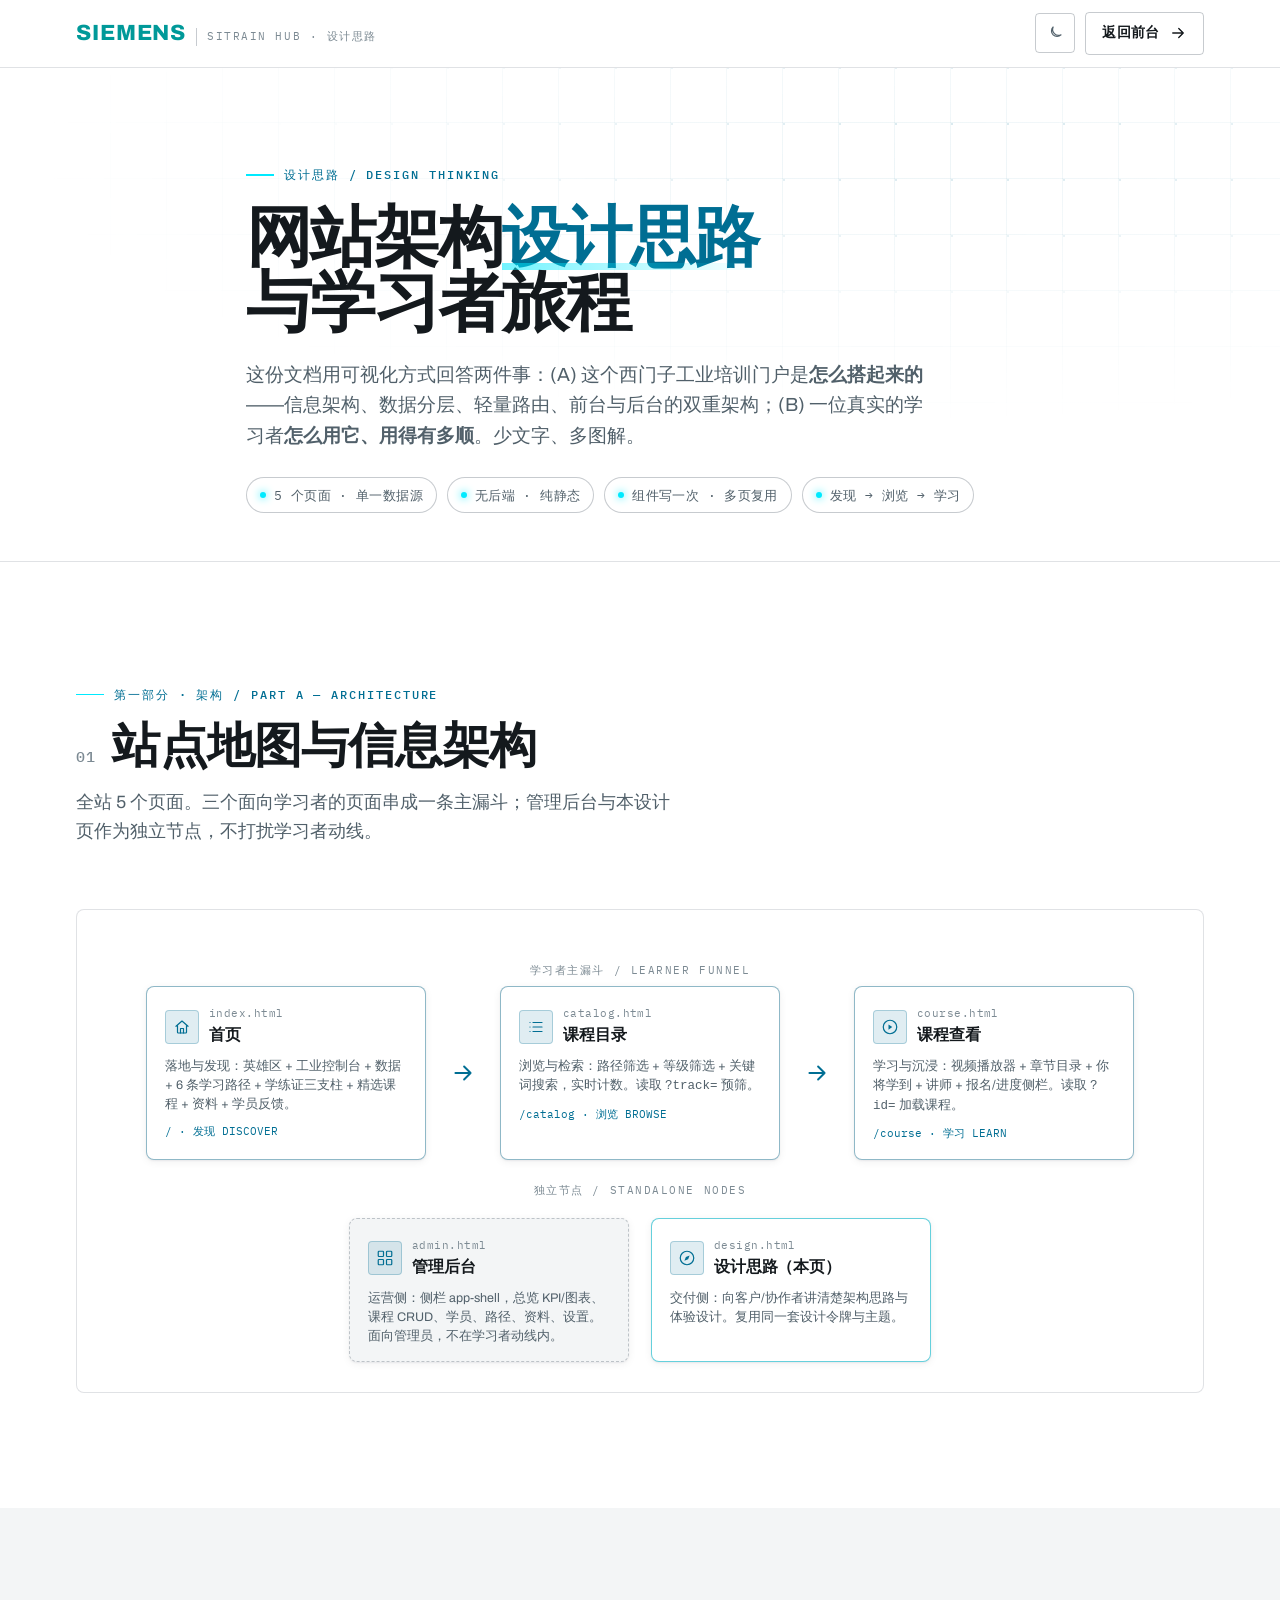
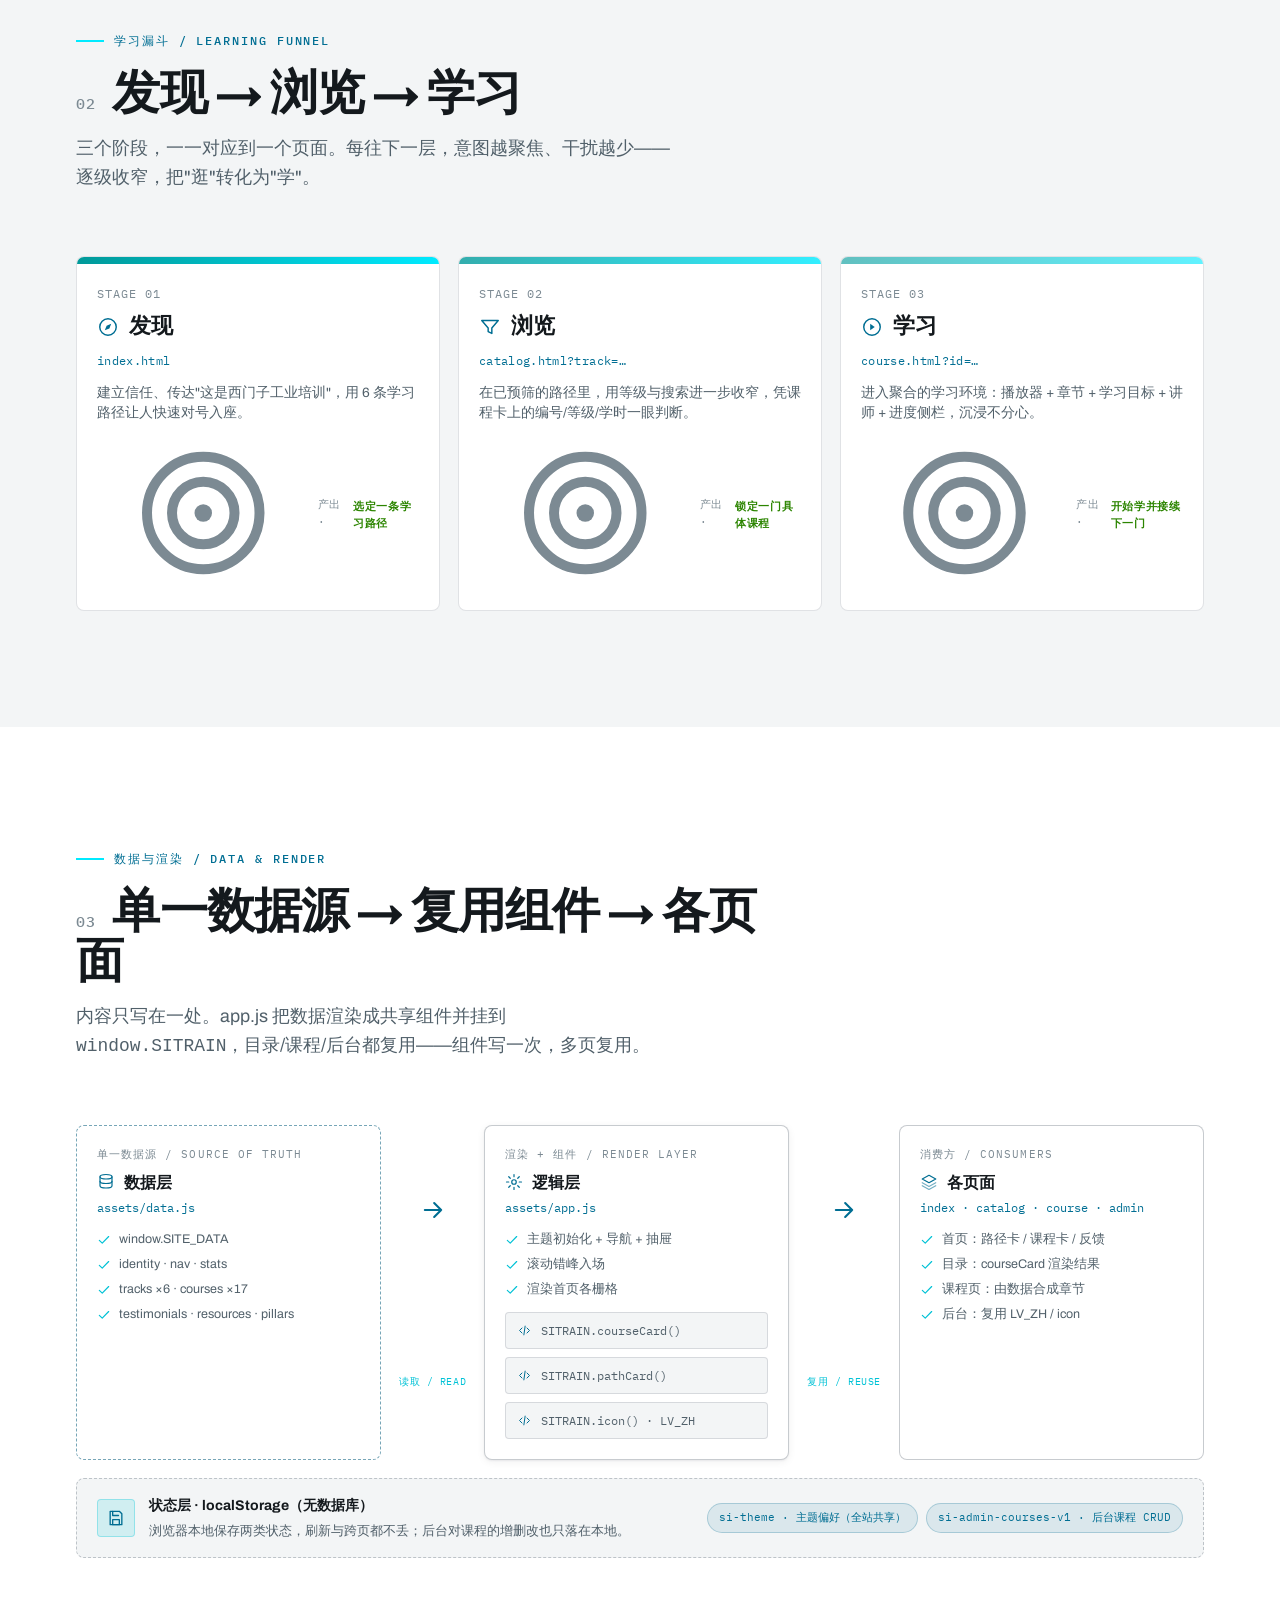
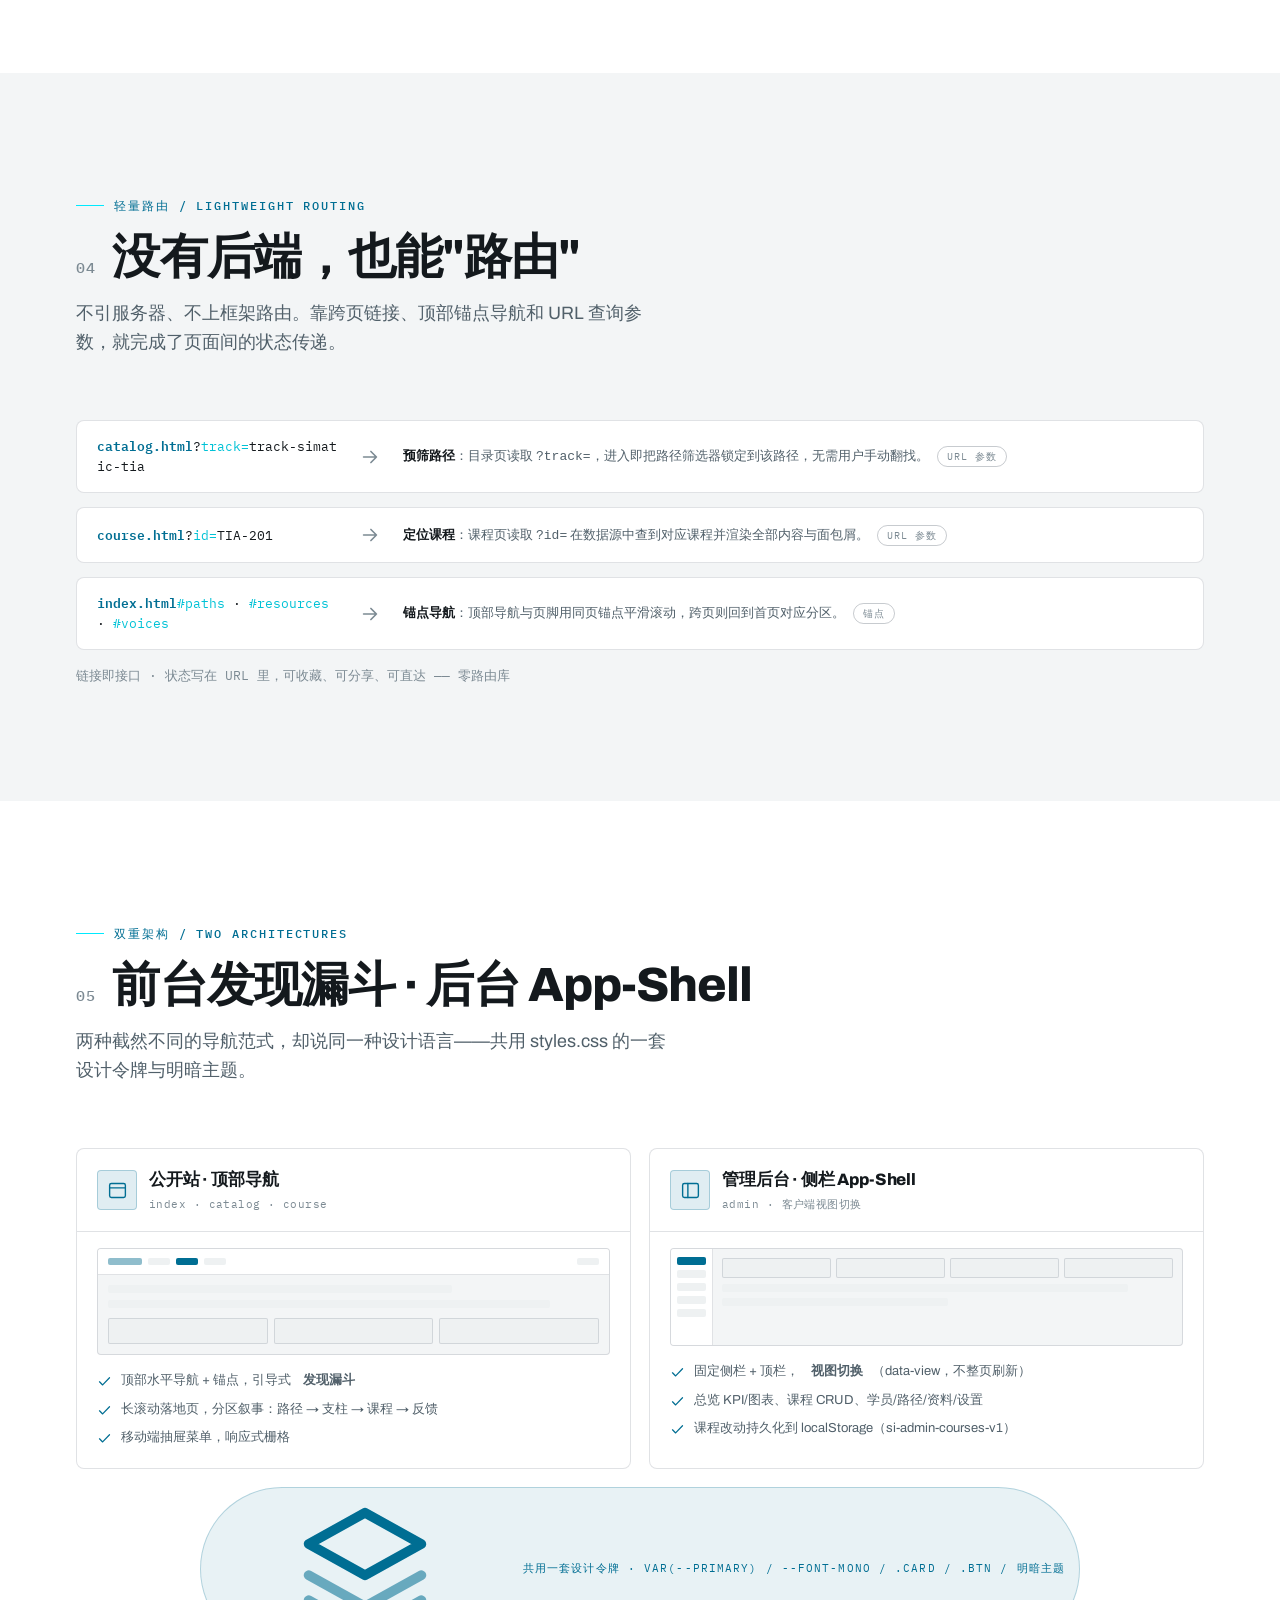
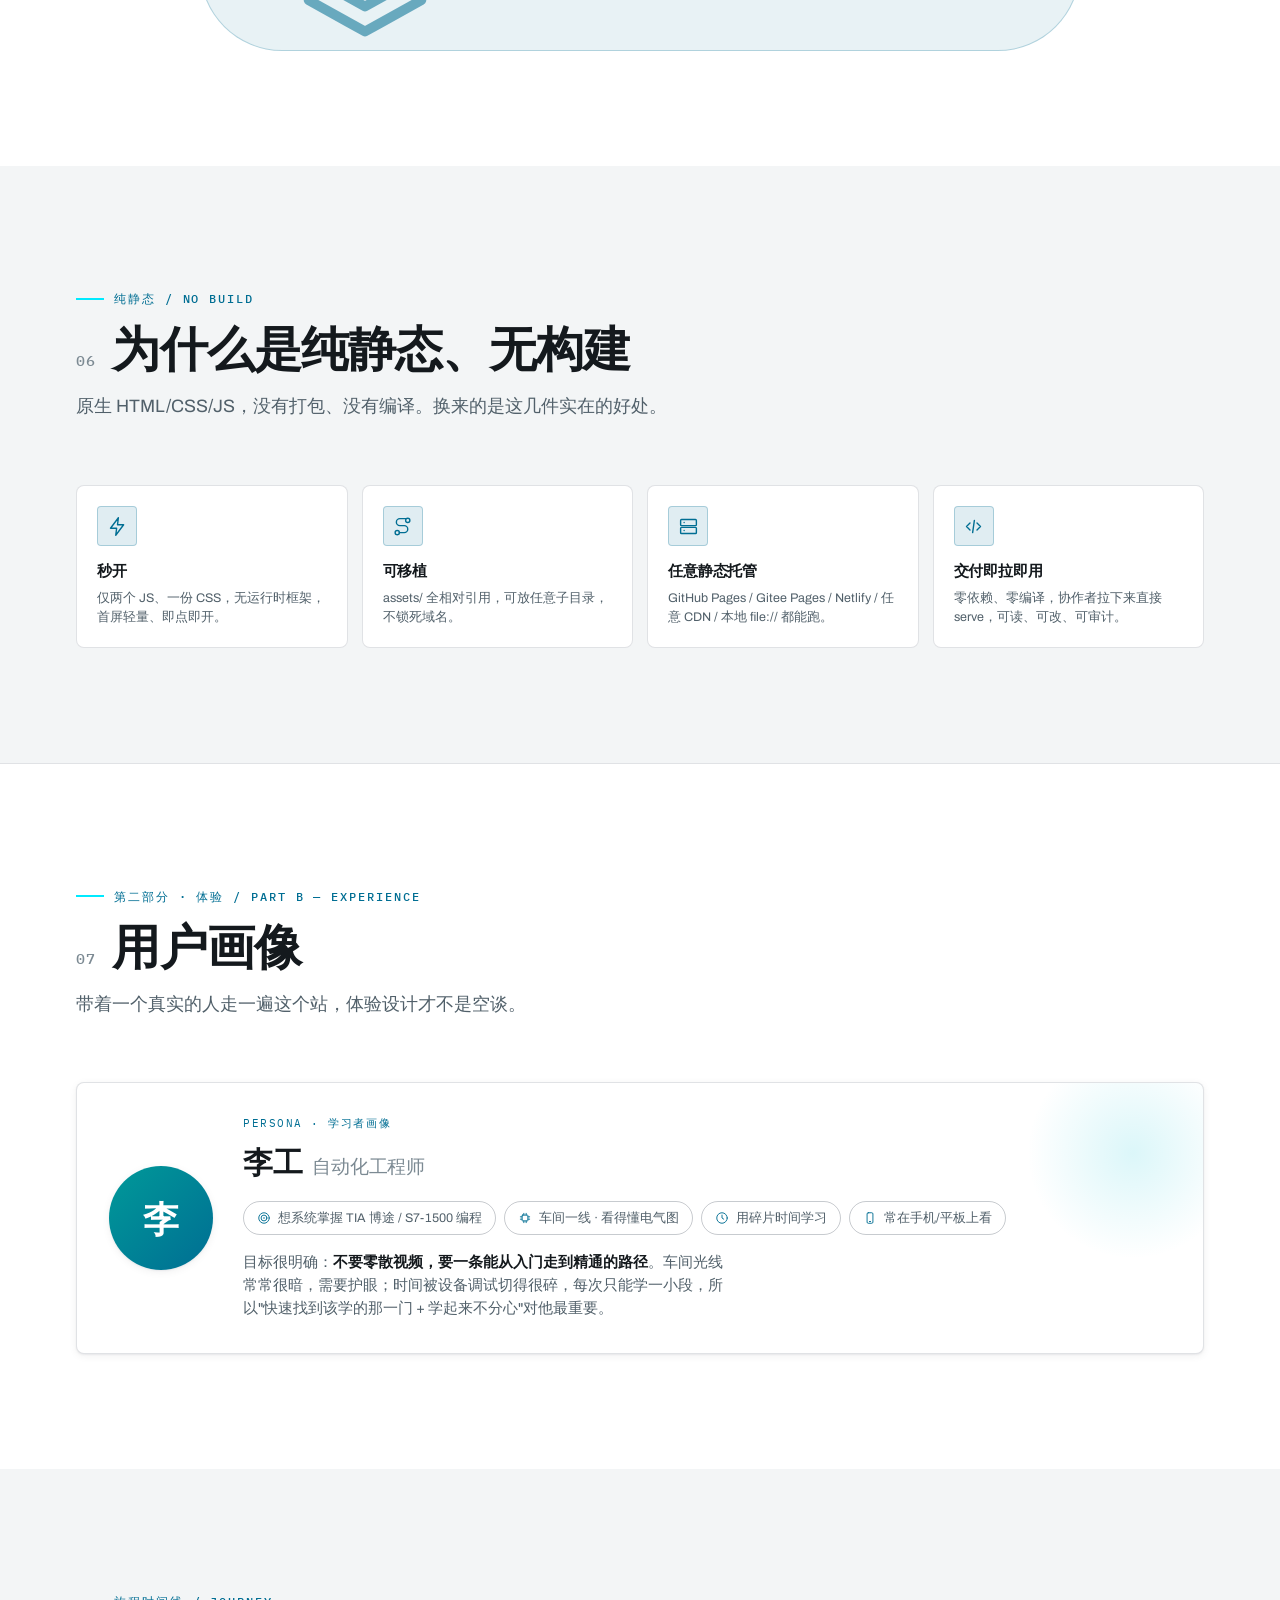
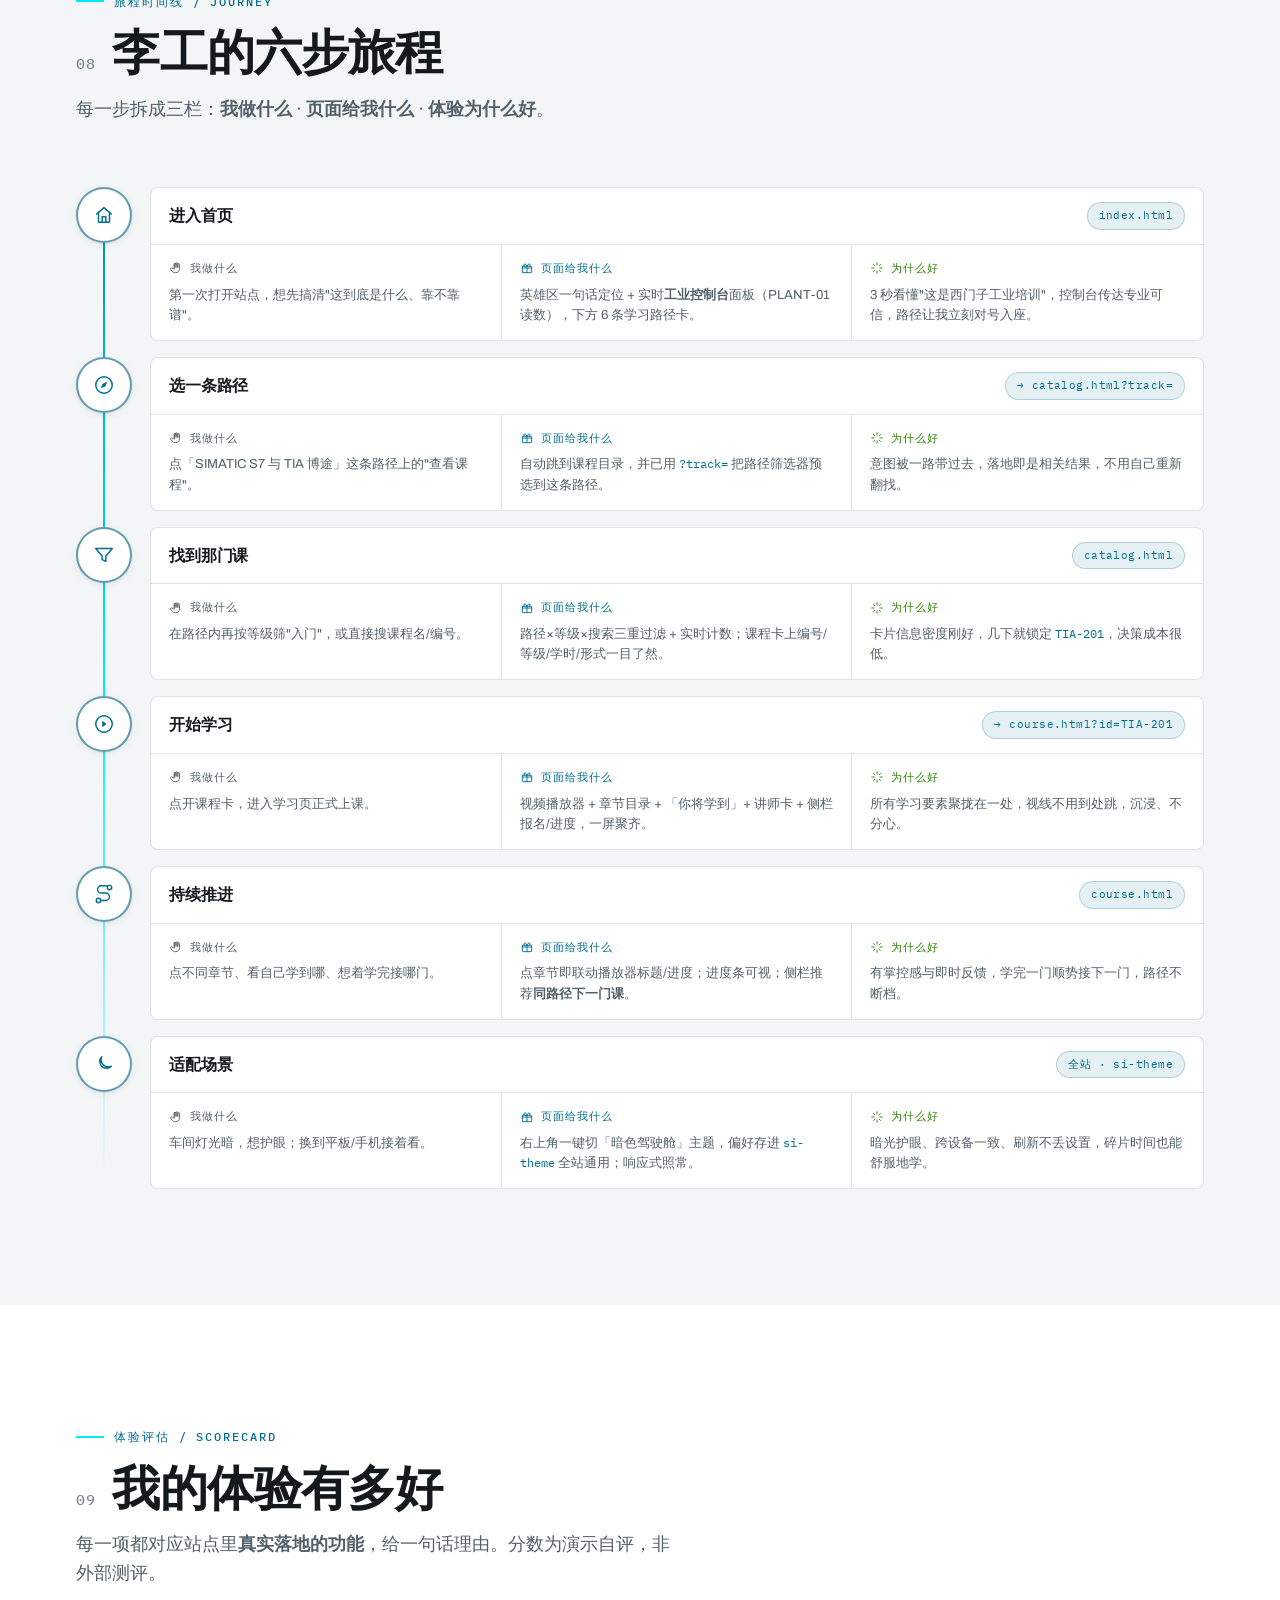
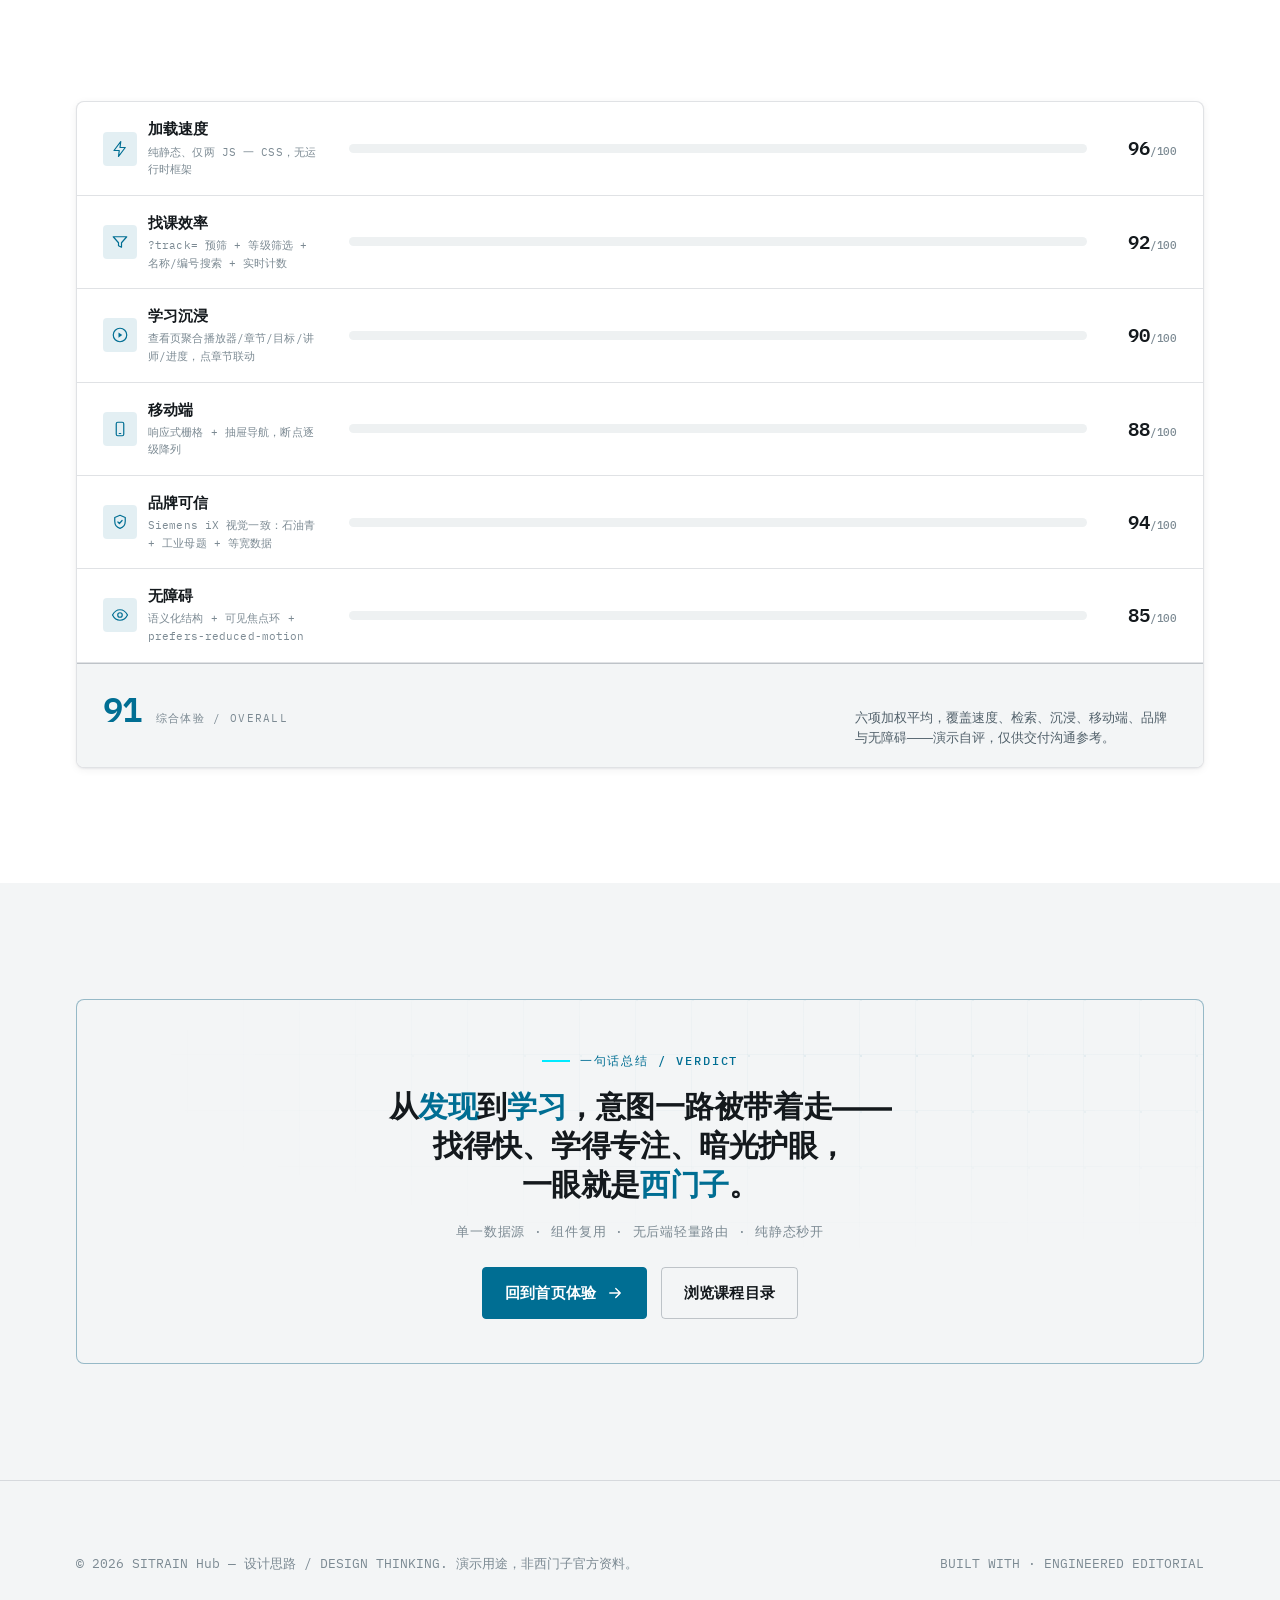
==== commit 149c1c3e: "Rewrite design.html: architecture + learner journey (was visual style) Re-scope the 设计思路 page from v" ====
--- a/design.html
+++ b/design.html
@@ -3,8 +3,8 @@
 <head>
 <meta charset="UTF-8" />
 <meta name="viewport" content="width=device-width, initial-scale=1.0" />
-<title>设计说明 · Engineered Editorial | SITRAIN Hub</title>
-<meta name="description" content="SITRAIN Hub 前端设计说明 —— Engineered Editorial 设计理念、配色系统、双主题、字体系统、标志性母题、组件库、动效与无障碍策略的可视化拆解。" />
+<title>设计思路 · 网站架构与学习者旅程 | SITRAIN Hub</title>
+<meta name="description" content="SITRAIN Hub 设计思路 —— 用可视化方式拆解网站信息架构、数据与渲染分层、无后端轻量路由、前台与后台双架构，并完整还原一位自动化工程师的学习者旅程与体验评估。" />
 <link rel="preconnect" href="https://fonts.googleapis.com" />
 <link rel="preconnect" href="https://fonts.gstatic.com" crossorigin />
 <link href="https://fonts.googleapis.com/css2?family=Archivo:wght@400;500;600;700;800;900&family=IBM+Plex+Mono:wght@400;500;600&display=swap" rel="stylesheet" />
@@ -23,15 +23,15 @@
   })();
 </script>
 
-<!-- ===== Page-specific CSS (design explainer only) ===== -->
+<!-- ===== Page-specific CSS (architecture + journey explainer only) ===== -->
 <style>
   /* doc page header band */
   .doc-head { padding-block: clamp(44px, 7vw, 96px) clamp(28px, 4vw, 48px); position: relative; overflow: hidden; }
-  .doc-head__in { position: relative; z-index: 1; max-width: 880px; }
-  .doc-head h1 { font-size: clamp(34px, 5.6vw, 68px); font-weight: 900; line-height: .98; letter-spacing: -0.03em; margin-top: 22px; }
+  .doc-head__in { position: relative; z-index: 1; max-width: 900px; }
+  .doc-head h1 { font-size: clamp(34px, 5.6vw, 66px); font-weight: 900; line-height: .98; letter-spacing: -0.03em; margin-top: 22px; }
   .doc-head h1 .em { color: var(--primary); position: relative; white-space: nowrap; }
   .doc-head h1 .em::after { content: ""; position: absolute; left: 0; right: 0; bottom: .06em; height: .12em; background: linear-gradient(90deg, var(--accent-bright), transparent); opacity: .55; }
-  .doc-head .lead { margin-top: 24px; font-size: clamp(16px, 1.5vw, 19px); color: var(--text-soft); max-width: 60ch; }
+  .doc-head .lead { margin-top: 24px; font-size: clamp(16px, 1.5vw, 19px); color: var(--text-soft); max-width: 62ch; }
   .doc-head__badges { display: flex; flex-wrap: wrap; gap: 10px; margin-top: 26px; }
 
   /* section numbering + sub-section heads */
@@ -44,204 +44,260 @@
   /* generic explainer card surface */
   .panel { background: var(--surface); border: 1px solid var(--line); border-radius: var(--r-lg); padding: clamp(20px, 3vw, 30px); position: relative; }
   .panel--tint { background: var(--bg-alt); }
-
-  /* concept split (01) */
-  .concept { display: grid; grid-template-columns: 1fr auto 1fr; gap: 0; align-items: stretch; border: 1px solid var(--line); border-radius: var(--r-lg); overflow: hidden; background: var(--surface); }
-  .concept__half { padding: clamp(22px, 3vw, 34px); }
-  .concept__half + .concept__half { }
-  .concept__mid { width: 1px; background: var(--line); position: relative; display: grid; place-items: center; }
-  .concept__plus { position: absolute; width: 36px; height: 36px; border-radius: 50%; background: var(--surface); border: 1px solid var(--line-strong); display: grid; place-items: center; color: var(--primary); font-family: var(--font-mono); font-weight: 600; }
-  .concept h3 { font-size: clamp(19px, 2.2vw, 26px); font-weight: 800; letter-spacing: -0.01em; }
-  .concept .en { font-family: var(--font-mono); font-size: 11.5px; color: var(--text-weak); letter-spacing: .08em; text-transform: uppercase; margin-top: 4px; }
-  .concept ul { margin-top: 16px; display: grid; gap: 9px; }
-  .concept li { font-size: 13.5px; color: var(--text-soft); display: flex; gap: 10px; align-items: flex-start; }
-  .concept li svg { width: 16px; height: 16px; color: var(--primary); flex: none; margin-top: 2px; }
-  .concept__eq { text-align: center; padding: 20px; font-family: var(--font-mono); font-size: clamp(14px, 1.6vw, 18px); color: var(--text); letter-spacing: .02em; border-top: 1px solid var(--line); background: var(--bg-alt); }
-  .concept__eq b { color: var(--primary); }
-
-  /* lineage flow (02) */
-  .flow { display: grid; grid-template-columns: 1fr auto 1fr; align-items: center; gap: clamp(14px, 3vw, 32px); }
-  .flow__node { border: 1px solid var(--line); border-radius: var(--r-lg); padding: 20px 22px; background: var(--surface); }
-  .flow__node--src { border-style: dashed; }
-  .flow__node--out { border-color: color-mix(in srgb, var(--primary) 40%, var(--line)); box-shadow: var(--sh-1); }
-  .flow__label { font-family: var(--font-mono); font-size: 11px; letter-spacing: .1em; text-transform: uppercase; color: var(--text-weak); }
-  .flow__node h4 { font-size: 17px; font-weight: 700; margin-top: 8px; letter-spacing: -0.01em; }
-  .flow__node p { font-size: 13px; color: var(--text-soft); margin-top: 8px; }
-  .flow__arrow { display: grid; place-items: center; color: var(--primary); }
-  .flow__arrow .reskin { font-family: var(--font-mono); font-size: 10px; letter-spacing: .08em; text-transform: uppercase; color: var(--accent); margin-top: 6px; white-space: nowrap; }
-  .flow__arrow svg { width: 30px; height: 30px; }
-
-  /* color swatches (03) */
-  .swatch-grid { display: grid; grid-template-columns: repeat(auto-fit, minmax(180px, 1fr)); gap: 16px; }
-  .swatch { border: 1px solid var(--line); border-radius: var(--r); overflow: hidden; background: var(--surface); }
-  .swatch__chip { height: 92px; position: relative; display: flex; align-items: flex-end; padding: 10px; }
-  .swatch__chip .hex { font-family: var(--font-mono); font-size: 12px; font-weight: 600; padding: 3px 8px; border-radius: var(--r-sm); background: rgba(0,0,0,.28); color: #fff; backdrop-filter: blur(4px); }
-  .swatch__body { padding: 12px 14px; }
-  .swatch__name { font-weight: 700; font-size: 14px; }
-  .swatch__role { font-family: var(--font-mono); font-size: 11px; color: var(--text-weak); margin-top: 4px; line-height: 1.5; }
-  .swatch__tag { font-family: var(--font-mono); font-size: 10px; letter-spacing: .06em; text-transform: uppercase; padding: 2px 7px; border-radius: var(--r-pill); border: 1px solid var(--line-strong); color: var(--text-soft); display: inline-block; margin-top: 8px; }
-  .swatch__tag.pass { color: var(--success); border-color: color-mix(in srgb, var(--success) 50%, var(--line)); }
-  .swatch__tag.warn { color: var(--warning); border-color: color-mix(in srgb, var(--warning) 50%, var(--line)); }
-
-  /* neutral ramp */
-  .ramp { display: flex; border: 1px solid var(--line); border-radius: var(--r); overflow: hidden; }
-  .ramp__step { flex: 1; height: 64px; display: flex; align-items: flex-end; justify-content: center; padding-bottom: 6px; }
-  .ramp__step span { font-family: var(--font-mono); font-size: 10px; padding: 1px 5px; border-radius: var(--r-sm); background: rgba(0,0,0,.2); color: #fff; }
-
-  /* accent discipline diagram */
-  .accent-rule { display: grid; grid-template-columns: 1fr 1fr; gap: 14px; }
-  .accent-rule__col { border: 1px solid var(--line); border-radius: var(--r); padding: 16px 18px; }
-  .accent-rule__col h5 { font-family: var(--font-mono); font-size: 11px; letter-spacing: .1em; text-transform: uppercase; color: var(--text-soft); margin-bottom: 10px; }
-  .accent-rule li { font-size: 13px; color: var(--text-soft); padding: 5px 0; display: flex; gap: 8px; align-items: center; }
-  .accent-rule li svg { width: 15px; height: 15px; flex: none; }
-  .accent-rule .yes svg { color: var(--accent); }
-  .accent-rule .no svg { color: var(--text-weak); }
-  .accent-rule .no { color: var(--text-weak); }
-
-  /* dual-theme compare (04) */
-  .themes { display: grid; grid-template-columns: 1fr 1fr; gap: 18px; }
-  .theme-card { border: 1px solid var(--line); border-radius: var(--r-lg); overflow: hidden; }
-  .theme-card__bar { display: flex; align-items: center; gap: 8px; padding: 10px 14px; border-bottom: 1px solid var(--line); font-family: var(--font-mono); font-size: 11px; letter-spacing: .1em; text-transform: uppercase; }
-  .theme-card__bar .dot { width: 8px; height: 8px; border-radius: 50%; }
-  .theme-card__swatches { display: flex; }
-  .theme-card__sw { flex: 1; height: 70px; display: flex; align-items: flex-end; padding: 6px; }
-  .theme-card__sw small { font-family: var(--font-mono); font-size: 9.5px; padding: 1px 4px; border-radius: 2px; background: rgba(0,0,0,.3); color: #fff; }
-  .theme-card__note { padding: 12px 14px; font-size: 12.5px; color: var(--text-soft); }
-  /* hard-coded swatch surfaces to show BOTH themes regardless of active theme */
-  .tc-light { background: #ffffff; color: #14191d; }
-  .tc-light .theme-card__bar { background: #eef1f2; color: #51606a; border-color: rgba(0,20,40,.12); }
-  .tc-dark { background: #0c1316; color: #eaf4f8; }
-  .tc-dark .theme-card__bar { background: #213037; color: #9fb2bc; border-color: rgba(170,210,230,.14); }
-
-  /* type specimens (05) */
-  .type-spec { border: 1px solid var(--line); border-radius: var(--r-lg); padding: clamp(20px, 3vw, 32px); background: var(--surface); }
-  .type-spec + .type-spec { margin-top: 16px; }
-  .type-spec__meta { display: flex; flex-wrap: wrap; align-items: baseline; gap: 12px; margin-bottom: 14px; }
-  .type-spec__meta .name { font-size: 20px; font-weight: 800; letter-spacing: -0.01em; }
-  .type-spec__meta .tech { font-family: var(--font-mono); font-size: 11px; color: var(--text-weak); letter-spacing: .06em; }
-  .specimen-sans { font-family: var(--font-sans); font-weight: 900; font-size: clamp(34px, 6vw, 64px); line-height: 1; letter-spacing: -0.03em; }
-  .specimen-mono { font-family: var(--font-mono); font-weight: 500; font-size: clamp(20px, 3.4vw, 34px); line-height: 1.2; letter-spacing: .01em; color: var(--primary); }
-  .weights { display: flex; flex-wrap: wrap; gap: 18px; margin-top: 16px; }
-  .weights span { font-family: var(--font-sans); font-size: 22px; }
-  .scale { display: grid; gap: 0; margin-top: 8px; }
-  .scale__row { display: flex; align-items: baseline; gap: 16px; padding: 8px 0; border-bottom: 1px dashed var(--line); }
-  .scale__row .px { font-family: var(--font-mono); font-size: 11px; color: var(--text-weak); width: 52px; flex: none; }
-  .scale__row .smp { font-weight: 700; letter-spacing: -0.02em; line-height: 1; white-space: nowrap; overflow: hidden; text-overflow: ellipsis; }
-
-  /* motif demos (06) */
-  .motif-grid { display: grid; grid-template-columns: repeat(auto-fit, minmax(240px, 1fr)); gap: 16px; }
-  .motif { border: 1px solid var(--line); border-radius: var(--r-lg); overflow: hidden; background: var(--surface); display: flex; flex-direction: column; }
-  .motif__demo { height: 150px; position: relative; overflow: hidden; background: var(--bg-alt); }
-  .motif__body { padding: 14px 16px; border-top: 1px solid var(--line); }
-  .motif__body h4 { font-size: 14.5px; font-weight: 700; display: flex; align-items: center; gap: 8px; }
-  .motif__body h4 svg { width: 16px; height: 16px; color: var(--primary); }
-  .motif__body p { font-size: 12.5px; color: var(--text-soft); margin-top: 6px; }
-
-  /* blueprint grid demo */
-  .demo-grid::before { content: ""; position: absolute; inset: 0; background-image: linear-gradient(var(--grid-dot) 1px, transparent 1px), linear-gradient(90deg, var(--grid-dot) 1px, transparent 1px); background-size: 22px 22px; opacity: .9; }
-  .demo-grid::after { content: ""; position: absolute; inset: 0; background-image: radial-gradient(var(--accent-bright) 1.3px, transparent 1.3px); background-size: 22px 22px; background-position: 11px 11px; opacity: .5; mask-image: radial-gradient(ellipse 70% 70% at 50% 50%, #000, transparent 75%); }
-
-  /* radius demo */
-  .demo-radius { display: grid; place-items: center; gap: 12px; grid-auto-flow: column; }
-  .radius-box { width: 56px; height: 56px; background: color-mix(in srgb, var(--primary) 16%, transparent); border: 1.5px solid var(--primary); display: grid; place-items: end; }
-  .radius-box small { font-family: var(--font-mono); font-size: 9px; color: var(--primary); padding: 2px; }
-  .radius-box.r0 { border-radius: 0; } .radius-box.r2 { border-radius: var(--r-sm); }
-  .radius-box.r4 { border-radius: var(--r); box-shadow: 0 0 0 3px color-mix(in srgb, var(--accent-bright) 30%, transparent); }
-  .radius-box.r16 { border-radius: 16px; opacity: .45; }
-
-  /* shadow demo */
-  .demo-shadow { display: grid; place-items: center; grid-auto-flow: column; gap: 16px; }
-  .shadow-box { width: 52px; height: 52px; background: var(--surface); border-radius: var(--r); border: 1px solid var(--line); }
-  .shadow-box.s1 { box-shadow: var(--sh-1); } .shadow-box.s2 { box-shadow: var(--sh-2); } .shadow-box.s3 { box-shadow: var(--sh-3); }
-
-  /* hover-reveal card demo */
-  .demo-hover { display: grid; place-items: center; }
-  .mini-card { width: 70%; height: 86px; background: var(--surface); border: 1px solid var(--line); border-radius: var(--r); position: relative; overflow: hidden; display: grid; place-items: center; font-family: var(--font-mono); font-size: 11px; color: var(--text-weak); transition: transform .22s ease, box-shadow .22s ease; }
-  .mini-card::before { content: ""; position: absolute; left: 0; top: 0; height: 3px; width: 100%; background: linear-gradient(90deg, var(--petrol), var(--accent-bright)); transform: scaleX(0); transform-origin: left; transition: transform .3s ease; }
-  .motif:hover .mini-card { transform: translateY(-4px); box-shadow: var(--sh-2); }
-  .motif:hover .mini-card::before { transform: scaleX(1); }
-
-  /* console mini demo reuse hint */
-  .motif--wide { grid-column: 1 / -1; }
-  .motif--wide .motif__demo { height: auto; background: transparent; padding: 18px; }
-
-  /* component gallery (07) */
-  .gallery { display: grid; grid-template-columns: repeat(auto-fit, minmax(260px, 1fr)); gap: 16px; align-items: start; }
-  .gallery__cell { border: 1px solid var(--line); border-radius: var(--r-lg); padding: 22px; background: var(--bg-alt); }
-  .gallery__cell .lbl { font-family: var(--font-mono); font-size: 10.5px; letter-spacing: .1em; text-transform: uppercase; color: var(--text-weak); margin-bottom: 16px; display: block; }
-  .gallery__demo { display: flex; flex-wrap: wrap; gap: 12px; align-items: center; }
-  .gallery__cell .stat { border: 1px solid var(--line); border-radius: var(--r); background: var(--surface); }
-
-  /* motion + a11y (08) */
-  .a11y-grid { display: grid; grid-template-columns: repeat(auto-fit, minmax(220px, 1fr)); gap: 14px; }
-  .a11y-card { border: 1px solid var(--line); border-radius: var(--r-lg); padding: 18px 20px; background: var(--surface); }
-  .a11y-card .ic { width: 38px; height: 38px; border-radius: var(--r); display: grid; place-items: center; background: color-mix(in srgb, var(--primary) 12%, transparent); color: var(--primary); border: 1px solid color-mix(in srgb, var(--primary) 26%, transparent); margin-bottom: 12px; }
-  .a11y-card .ic svg { width: 20px; height: 20px; }
-  .a11y-card h4 { font-size: 14.5px; font-weight: 700; }
-  .a11y-card p { font-size: 12.5px; color: var(--text-soft); margin-top: 6px; }
-  .focus-demo { display: inline-flex; align-items: center; gap: 8px; margin-top: 12px; padding: 8px 14px; border-radius: var(--r); border: 1.5px solid var(--line-strong); font-family: var(--font-mono); font-size: 12px; outline: 2px solid var(--focus); outline-offset: 2px; }
-
-  /* stagger demo strip */
-  .stagger-demo { display: flex; gap: 8px; margin-top: 14px; }
-  .stagger-demo i { display: block; height: 30px; flex: 1; border-radius: var(--r-sm); background: linear-gradient(180deg, var(--surface-2), var(--bg-alt)); border: 1px solid var(--line); animation: floaty 2.6s ease-in-out infinite; }
-  .stagger-demo i:nth-child(2){ animation-delay: .12s } .stagger-demo i:nth-child(3){ animation-delay: .24s }
-  .stagger-demo i:nth-child(4){ animation-delay: .36s } .stagger-demo i:nth-child(5){ animation-delay: .48s }
-  @keyframes floaty { 0%,100% { transform: translateY(0); opacity: .7 } 50% { transform: translateY(-6px); opacity: 1 } }
-
-  /* tech stack (09) */
-  .tech-grid { display: grid; grid-template-columns: repeat(auto-fit, minmax(190px, 1fr)); gap: 14px; }
-  .tech-chip { border: 1px solid var(--line); border-radius: var(--r-lg); padding: 18px 20px; background: var(--surface); display: flex; gap: 14px; align-items: flex-start; }
-  .tech-chip .ic { width: 40px; height: 40px; flex: none; border-radius: var(--r); display: grid; place-items: center; background: color-mix(in srgb, var(--primary) 12%, transparent); color: var(--primary); border: 1px solid color-mix(in srgb, var(--primary) 26%, transparent); }
-  .tech-chip .ic svg { width: 20px; height: 20px; }
-  .tech-chip h4 { font-size: 14.5px; font-weight: 700; }
-  .tech-chip p { font-size: 12.5px; color: var(--text-soft); margin-top: 5px; }
-  .deploy-row { display: flex; flex-wrap: wrap; gap: 10px; margin-top: 18px; }
-
-  /* generic 2-col explainer split */
-  .split { display: grid; grid-template-columns: 1.1fr .9fr; gap: clamp(20px, 4vw, 44px); align-items: start; }
   .stack-16 > * + * { margin-top: 16px; }
 
+  /* ============ 01 SITEMAP / page-map diagram ============ */
+  .sitemap { position: relative; }
+  .sitemap__row { display: flex; align-items: stretch; justify-content: center; gap: clamp(10px, 2vw, 22px); flex-wrap: wrap; }
+  .pmap {
+    position: relative; flex: 1 1 0; min-width: 178px; max-width: 280px;
+    border: 1px solid var(--line-strong); border-radius: var(--r-lg); background: var(--surface);
+    padding: 18px 18px 16px; box-shadow: var(--sh-1);
+    transition: transform .2s ease, box-shadow .2s ease, border-color .2s ease;
+  }
+  .pmap::before { content: ""; position: absolute; left: 0; top: 0; height: 3px; width: 100%; border-radius: var(--r-lg) var(--r-lg) 0 0; background: linear-gradient(90deg, var(--petrol), var(--accent-bright)); transform: scaleX(0); transform-origin: left; transition: transform .3s ease; }
+  .pmap:hover { transform: translateY(-3px); box-shadow: var(--sh-2); border-color: color-mix(in srgb, var(--primary) 40%, var(--line-strong)); }
+  .pmap:hover::before { transform: scaleX(1); }
+  .pmap__hd { display: flex; align-items: center; gap: 10px; }
+  .pmap__ic { width: 34px; height: 34px; flex: none; border-radius: var(--r); display: grid; place-items: center; background: color-mix(in srgb, var(--primary) 12%, transparent); color: var(--primary); border: 1px solid color-mix(in srgb, var(--primary) 26%, transparent); }
+  .pmap__ic svg { width: 18px; height: 18px; }
+  .pmap__file { font-family: var(--font-mono); font-size: 11px; color: var(--text-weak); letter-spacing: .04em; }
+  .pmap__name { font-size: 15.5px; font-weight: 700; letter-spacing: -0.01em; margin-top: 1px; }
+  .pmap__role { font-size: 12.5px; color: var(--text-soft); margin-top: 9px; line-height: 1.5; }
+  .pmap__url { font-family: var(--font-mono); font-size: 11px; color: var(--primary); margin-top: 10px; word-break: break-all; }
+  .pmap--funnel { border-color: color-mix(in srgb, var(--primary) 36%, var(--line)); }
+  .pmap--aux { background: var(--bg-alt); border-style: dashed; }
+  .pmap--self { border-color: color-mix(in srgb, var(--accent) 55%, var(--line)); }
+
+  /* connectors between funnel boxes */
+  .pmap-flow { display: flex; align-items: center; color: var(--primary); flex: none; padding: 0 2px; }
+  .pmap-flow svg { width: 26px; height: 26px; }
+  .pmap-flow small { display: none; }
+
+  .sitemap__aux { display: flex; gap: clamp(10px, 2vw, 22px); justify-content: center; flex-wrap: wrap; margin-top: 18px; }
+  .sitemap__brace { text-align: center; font-family: var(--font-mono); font-size: 11px; letter-spacing: .14em; text-transform: uppercase; color: var(--text-weak); margin: 22px 0 6px; }
+  .funnel-tag { display: inline-flex; align-items: center; gap: 8px; font-family: var(--font-mono); font-size: 11px; letter-spacing: .1em; text-transform: uppercase; color: var(--primary); background: color-mix(in srgb, var(--primary) 9%, transparent); border: 1px solid color-mix(in srgb, var(--primary) 24%, transparent); border-radius: var(--r-pill); padding: 6px 14px; }
+
+  /* ============ 02 FUNNEL — 3 stages ============ */
+  .funnel { display: grid; grid-template-columns: repeat(3, 1fr); gap: clamp(12px, 2vw, 18px); position: relative; }
+  .fstep { position: relative; border: 1px solid var(--line); border-radius: var(--r-lg); background: var(--surface); overflow: hidden; }
+  .fstep__bar { height: 7px; background: linear-gradient(90deg, var(--petrol), var(--accent-bright)); }
+  .fstep:nth-child(2) .fstep__bar { opacity: .8; }
+  .fstep:nth-child(3) .fstep__bar { opacity: .62; }
+  .fstep__in { padding: 20px 20px 22px; }
+  .fstep__n { font-family: var(--font-mono); font-size: 12px; color: var(--text-weak); letter-spacing: .08em; }
+  .fstep__stage { font-size: 22px; font-weight: 800; letter-spacing: -0.01em; margin-top: 6px; display: flex; align-items: center; gap: 10px; }
+  .fstep__stage svg { width: 22px; height: 22px; color: var(--primary); flex: none; }
+  .fstep__page { font-family: var(--font-mono); font-size: 11.5px; color: var(--primary); margin-top: 8px; letter-spacing: .03em; }
+  .fstep__do { font-size: 13.5px; color: var(--text-soft); margin-top: 12px; line-height: 1.55; }
+  .fstep__metric { margin-top: 14px; font-family: var(--font-mono); font-size: 11px; letter-spacing: .06em; text-transform: uppercase; color: var(--text-weak); display: flex; align-items: center; gap: 8px; }
+  .fstep__metric b { color: var(--success); font-weight: 600; }
+
+  /* ============ 03 DATA / RENDER architecture ============ */
+  .arch { display: grid; grid-template-columns: 1fr auto 1fr auto 1fr; align-items: stretch; gap: clamp(10px, 1.6vw, 18px); }
+  .anode { border: 1px solid var(--line-strong); border-radius: var(--r-lg); background: var(--surface); padding: 20px; display: flex; flex-direction: column; }
+  .anode--src { border-style: dashed; border-color: color-mix(in srgb, var(--primary) 40%, var(--line-strong)); }
+  .anode--render { box-shadow: var(--sh-1); }
+  .anode__tag { font-family: var(--font-mono); font-size: 10.5px; letter-spacing: .1em; text-transform: uppercase; color: var(--text-weak); }
+  .anode__h { font-size: 16px; font-weight: 700; margin-top: 7px; display: flex; align-items: center; gap: 9px; letter-spacing: -0.01em; }
+  .anode__h svg { width: 18px; height: 18px; color: var(--primary); flex: none; }
+  .anode__code { font-family: var(--font-mono); font-size: 11.5px; color: var(--primary); margin-top: 4px; }
+  .anode__list { margin-top: 12px; display: grid; gap: 7px; }
+  .anode__list li { font-size: 12.5px; color: var(--text-soft); display: flex; gap: 8px; align-items: flex-start; line-height: 1.45; }
+  .anode__list li svg { width: 14px; height: 14px; color: var(--accent); flex: none; margin-top: 3px; }
+  .arch-arrow { display: grid; place-items: center; color: var(--primary); }
+  .arch-arrow svg { width: 28px; height: 28px; }
+  .arch-arrow small { font-family: var(--font-mono); font-size: 9.5px; letter-spacing: .06em; text-transform: uppercase; color: var(--accent); margin-top: 6px; white-space: nowrap; }
+  .fanout { margin-top: 14px; display: grid; gap: 8px; }
+  .fanout__pill { display: flex; align-items: center; gap: 9px; font-family: var(--font-mono); font-size: 12px; color: var(--text-soft); border: 1px solid var(--line); border-radius: var(--r); padding: 8px 11px; background: var(--bg-alt); }
+  .fanout__pill svg { width: 15px; height: 15px; color: var(--primary); flex: none; }
+  .ls-band { margin-top: 18px; display: flex; align-items: center; gap: 14px; flex-wrap: wrap; border: 1px dashed var(--line-strong); border-radius: var(--r-lg); padding: 16px 20px; background: var(--bg-alt); }
+  .ls-band .ic { width: 38px; height: 38px; flex: none; border-radius: var(--r); display: grid; place-items: center; background: color-mix(in srgb, var(--accent) 14%, transparent); color: var(--primary); border: 1px solid color-mix(in srgb, var(--accent) 30%, transparent); }
+  .ls-band .ic svg { width: 20px; height: 20px; }
+  .ls-band__txt { flex: 1; min-width: 200px; }
+  .ls-band h4 { font-size: 14px; font-weight: 700; }
+  .ls-band p { font-size: 12.5px; color: var(--text-soft); margin-top: 3px; }
+  .ls-keys { display: flex; gap: 8px; flex-wrap: wrap; }
+  .codepill { font-family: var(--font-mono); font-size: 11px; color: var(--primary); background: color-mix(in srgb, var(--primary) 10%, transparent); border: 1px solid color-mix(in srgb, var(--primary) 24%, transparent); border-radius: var(--r-pill); padding: 5px 11px; }
+
+  /* ============ 04 ROUTING ============ */
+  .routes { display: grid; gap: 14px; }
+  .route { display: grid; grid-template-columns: 240px auto 1fr; align-items: center; gap: clamp(12px, 2vw, 22px); border: 1px solid var(--line); border-radius: var(--r-lg); background: var(--surface); padding: 16px 20px; }
+  .route__url { font-family: var(--font-mono); font-size: 13px; color: var(--text); word-break: break-all; line-height: 1.5; }
+  .route__url .k { color: var(--primary); font-weight: 600; }
+  .route__url .v { color: var(--accent); }
+  .route__arrow { color: var(--text-weak); display: grid; place-items: center; }
+  .route__arrow svg { width: 22px; height: 22px; }
+  .route__eff { font-size: 13px; color: var(--text-soft); line-height: 1.5; }
+  .route__eff b { color: var(--text); font-weight: 600; }
+  .route__badge { font-family: var(--font-mono); font-size: 10px; letter-spacing: .1em; text-transform: uppercase; color: var(--text-weak); border: 1px solid var(--line-strong); border-radius: var(--r-pill); padding: 3px 9px; margin-left: 8px; }
+
+  /* ============ 05 front vs back compare ============ */
+  .compare { display: grid; grid-template-columns: 1fr 1fr; gap: 18px; }
+  .arch-card { border: 1px solid var(--line); border-radius: var(--r-lg); background: var(--surface); overflow: hidden; }
+  .arch-card__hd { display: flex; align-items: center; gap: 12px; padding: 18px 20px; border-bottom: 1px solid var(--line); }
+  .arch-card__hd .ic { width: 40px; height: 40px; flex: none; border-radius: var(--r); display: grid; place-items: center; background: color-mix(in srgb, var(--primary) 12%, transparent); color: var(--primary); border: 1px solid color-mix(in srgb, var(--primary) 26%, transparent); }
+  .arch-card__hd .ic svg { width: 21px; height: 21px; }
+  .arch-card__hd h4 { font-size: 16.5px; font-weight: 800; letter-spacing: -0.01em; }
+  .arch-card__hd .sub { font-family: var(--font-mono); font-size: 11px; color: var(--text-weak); letter-spacing: .04em; margin-top: 2px; }
+  .arch-card__body { padding: 16px 20px 20px; }
+  /* mini wireframes */
+  .wire { border: 1px solid var(--line); border-radius: var(--r); overflow: hidden; background: var(--bg-alt); margin-bottom: 16px; }
+  .wire--top .wf-nav { height: 26px; border-bottom: 1px solid var(--line); display: flex; align-items: center; gap: 6px; padding: 0 10px; background: var(--surface); }
+  .wf-dot { width: 22px; height: 7px; border-radius: 2px; background: var(--surface-2); }
+  .wf-dot.brand { width: 34px; background: color-mix(in srgb, var(--primary) 40%, var(--surface-2)); }
+  .wf-dot.act { background: var(--primary); }
+  .wf-body { padding: 10px; display: grid; gap: 7px; }
+  .wf-line { height: 8px; border-radius: 2px; background: var(--surface-2); }
+  .wf-line.w70 { width: 70%; } .wf-line.w50 { width: 50%; } .wf-line.w90 { width: 90%; }
+  .wf-grid { display: grid; grid-template-columns: repeat(3, 1fr); gap: 6px; margin-top: 3px; }
+  .wf-cell { height: 26px; border-radius: 2px; background: var(--surface-2); border: 1px solid var(--line); }
+  /* sidebar wireframe */
+  .wire--side .wf-shell { display: grid; grid-template-columns: 42px 1fr; min-height: 96px; }
+  .wf-side { background: var(--surface); border-right: 1px solid var(--line); padding: 8px 6px; display: grid; gap: 5px; align-content: start; }
+  .wf-sideitem { height: 8px; border-radius: 2px; background: var(--surface-2); }
+  .wf-sideitem.act { background: var(--primary); }
+  .wf-main { padding: 9px; display: grid; gap: 6px; align-content: start; }
+  .wf-kpis { display: grid; grid-template-columns: repeat(4,1fr); gap: 5px; }
+  .wf-kpi { height: 20px; border-radius: 2px; background: var(--surface-2); border: 1px solid var(--line); }
+  .arch-card ul { display: grid; gap: 9px; }
+  .arch-card li { font-size: 13px; color: var(--text-soft); display: flex; gap: 9px; align-items: flex-start; line-height: 1.5; }
+  .arch-card li svg { width: 15px; height: 15px; color: var(--primary); flex: none; margin-top: 3px; }
+  .shared-note { margin-top: 18px; text-align: center; }
+
+  /* ============ 06 static benefit chips ============ */
+  .benefits { display: grid; grid-template-columns: repeat(auto-fit, minmax(184px, 1fr)); gap: 14px; }
+  .benefit { border: 1px solid var(--line); border-radius: var(--r-lg); background: var(--surface); padding: 20px; }
+  .benefit .ic { width: 40px; height: 40px; border-radius: var(--r); display: grid; place-items: center; background: color-mix(in srgb, var(--primary) 12%, transparent); color: var(--primary); border: 1px solid color-mix(in srgb, var(--primary) 26%, transparent); margin-bottom: 13px; }
+  .benefit .ic svg { width: 21px; height: 21px; }
+  .benefit h4 { font-size: 15px; font-weight: 700; letter-spacing: -0.01em; }
+  .benefit p { font-size: 12.5px; color: var(--text-soft); margin-top: 6px; line-height: 1.5; }
+
+  /* ============ 07 persona ============ */
+  .persona { display: grid; grid-template-columns: auto 1fr; gap: clamp(18px, 3vw, 30px); align-items: center; border: 1px solid var(--line); border-radius: var(--r-lg); background: var(--surface); padding: clamp(22px, 3vw, 32px); position: relative; overflow: hidden; box-shadow: var(--sh-1); }
+  .persona::after { content: ""; position: absolute; right: -40px; top: -40px; width: 220px; height: 220px; background: radial-gradient(circle, color-mix(in srgb, var(--accent) 14%, transparent), transparent 68%); pointer-events: none; }
+  .persona__av { width: clamp(78px, 11vw, 104px); height: clamp(78px, 11vw, 104px); border-radius: 50%; display: grid; place-items: center; font-family: var(--font-mono); font-weight: 600; font-size: clamp(26px, 4vw, 36px); color: var(--on-primary); background: linear-gradient(135deg, var(--petrol), var(--primary)); flex: none; box-shadow: var(--sh-1); }
+  .persona__body { position: relative; z-index: 1; }
+  .persona__tag { font-family: var(--font-mono); font-size: 11px; letter-spacing: .14em; text-transform: uppercase; color: var(--primary); }
+  .persona__name { font-size: clamp(22px, 3vw, 30px); font-weight: 800; letter-spacing: -0.01em; margin-top: 6px; }
+  .persona__name span { color: var(--text-weak); font-weight: 500; font-size: .62em; font-family: var(--font-mono); margin-left: 10px; }
+  .persona__meta { display: flex; flex-wrap: wrap; gap: 8px; margin-top: 14px; }
+  .ptag { display: inline-flex; align-items: center; gap: 7px; font-size: 12.5px; color: var(--text-soft); border: 1px solid var(--line-strong); border-radius: var(--r-pill); padding: 6px 13px; }
+  .ptag svg { width: 14px; height: 14px; color: var(--primary); flex: none; }
+  .persona__goal { font-size: 14.5px; color: var(--text-soft); margin-top: 16px; line-height: 1.6; max-width: 60ch; }
+  .persona__goal b { color: var(--text); font-weight: 600; }
+
+  /* ============ 08 journey timeline ============ */
+  .timeline { position: relative; display: grid; gap: 16px; }
+  .timeline::before { content: ""; position: absolute; left: 27px; top: 14px; bottom: 14px; width: 2px; background: linear-gradient(180deg, var(--petrol), var(--accent-bright), transparent); }
+  .tstep { position: relative; display: grid; grid-template-columns: 56px 1fr; gap: 18px; align-items: start; }
+  .tstep__node { position: relative; z-index: 1; width: 56px; height: 56px; border-radius: 50%; display: grid; place-items: center; background: var(--surface); border: 2px solid color-mix(in srgb, var(--primary) 50%, var(--line-strong)); color: var(--primary); font-family: var(--font-mono); font-weight: 600; font-size: 17px; box-shadow: var(--sh-1); }
+  .tstep__node svg { width: 22px; height: 22px; }
+  .tstep__card { border: 1px solid var(--line); border-radius: var(--r-lg); background: var(--surface); overflow: hidden; }
+  .tstep__hd { display: flex; align-items: center; gap: 12px; padding: 14px 18px; border-bottom: 1px solid var(--line); flex-wrap: wrap; }
+  .tstep__hd h4 { font-size: 16px; font-weight: 800; letter-spacing: -0.01em; }
+  .tstep__page { font-family: var(--font-mono); font-size: 11px; letter-spacing: .04em; color: var(--primary); background: color-mix(in srgb, var(--primary) 10%, transparent); border: 1px solid color-mix(in srgb, var(--primary) 24%, transparent); border-radius: var(--r-pill); padding: 4px 11px; margin-left: auto; }
+  .tstep__cols { display: grid; grid-template-columns: 1fr 1fr 1fr; }
+  .tcol { padding: 15px 18px; border-right: 1px solid var(--line); }
+  .tcol:last-child { border-right: 0; }
+  .tcol__k { font-family: var(--font-mono); font-size: 10.5px; letter-spacing: .1em; text-transform: uppercase; color: var(--text-weak); display: flex; align-items: center; gap: 7px; margin-bottom: 8px; }
+  .tcol__k svg { width: 14px; height: 14px; flex: none; }
+  .tcol--do .tcol__k { color: var(--text-soft); }
+  .tcol--give .tcol__k { color: var(--primary); }
+  .tcol--why .tcol__k { color: var(--success); }
+  .tcol p { font-size: 13px; color: var(--text-soft); line-height: 1.55; }
+  .tcol code { font-family: var(--font-mono); font-size: 12px; color: var(--primary); }
+
+  /* ============ 09 scorecard ============ */
+  .score-note { display: inline-flex; align-items: center; gap: 8px; font-family: var(--font-mono); font-size: 11px; letter-spacing: .08em; text-transform: uppercase; color: var(--warning); border: 1px solid color-mix(in srgb, var(--warning) 45%, var(--line)); border-radius: var(--r-pill); padding: 6px 13px; }
+  .score-note svg { width: 14px; height: 14px; flex: none; }
+  .scorecard { border: 1px solid var(--line); border-radius: var(--r-lg); background: var(--surface); overflow: hidden; box-shadow: var(--sh-1); }
+  .srow { display: grid; grid-template-columns: 220px 1fr 64px; align-items: center; gap: clamp(14px, 2vw, 26px); padding: 16px clamp(18px, 2.4vw, 26px); border-bottom: 1px solid var(--line); }
+  .srow:last-child { border-bottom: 0; }
+  .srow__label { display: flex; align-items: center; gap: 11px; }
+  .srow__label .ic { width: 34px; height: 34px; flex: none; border-radius: var(--r); display: grid; place-items: center; background: color-mix(in srgb, var(--primary) 11%, transparent); color: var(--primary); }
+  .srow__label .ic svg { width: 18px; height: 18px; }
+  .srow__label .t { font-size: 14.5px; font-weight: 700; letter-spacing: -0.01em; }
+  .srow__label .why { font-family: var(--font-mono); font-size: 11px; color: var(--text-weak); margin-top: 2px; letter-spacing: .01em; }
+  .sbar { height: 9px; border-radius: var(--r-pill); background: var(--surface-2); overflow: hidden; position: relative; }
+  .sbar__fill { height: 100%; border-radius: var(--r-pill); background: linear-gradient(90deg, var(--petrol), var(--accent-bright)); width: 0; box-shadow: 0 0 10px color-mix(in srgb, var(--accent-bright) 50%, transparent); }
+  .srow__num { font-family: var(--font-mono); font-size: 19px; font-weight: 600; color: var(--text); text-align: right; letter-spacing: -0.01em; }
+  .srow__num small { font-size: 11px; color: var(--text-weak); font-weight: 500; }
+  .score-overall { display: flex; align-items: baseline; gap: 14px; flex-wrap: wrap; padding: 18px clamp(18px, 2.4vw, 26px); background: var(--bg-alt); border-top: 1px solid var(--line-strong); }
+  .score-overall .big { font-family: var(--font-mono); font-size: 34px; font-weight: 600; color: var(--primary); letter-spacing: -0.02em; }
+  .score-overall .lbl { font-family: var(--font-mono); font-size: 11px; letter-spacing: .12em; text-transform: uppercase; color: var(--text-weak); }
+  .score-overall .desc { font-size: 13px; color: var(--text-soft); margin-left: auto; max-width: 46ch; }
+
+  /* ============ 10 verdict ============ */
+  .verdict { border: 1px solid color-mix(in srgb, var(--primary) 30%, var(--line)); border-radius: var(--r-lg); background: var(--bg-alt); padding: clamp(26px, 4vw, 44px); text-align: center; position: relative; overflow: hidden; }
+  .verdict .grid-bg { opacity: .5; }
+  .verdict__in { position: relative; z-index: 1; }
+  .verdict__q { font-size: clamp(20px, 3vw, 30px); font-weight: 800; letter-spacing: -0.015em; line-height: 1.3; max-width: 30ch; margin: 0 auto; }
+  .verdict__q .em { color: var(--primary); }
+  .verdict__sub { font-family: var(--font-mono); font-size: 12.5px; letter-spacing: .06em; color: var(--text-weak); margin-top: 16px; }
+
+  @media (max-width: 980px) {
+    .arch { grid-template-columns: 1fr; }
+    .arch-arrow svg { transform: rotate(90deg); }
+    .funnel { grid-template-columns: 1fr; }
+  }
   @media (max-width: 860px) {
-    .concept { grid-template-columns: 1fr; }
-    .concept__mid { width: auto; height: 1px; }
-    .flow { grid-template-columns: 1fr; }
-    .flow__arrow svg { transform: rotate(90deg); }
-    .themes, .accent-rule, .split { grid-template-columns: 1fr; }
+    .compare { grid-template-columns: 1fr; }
+    .route { grid-template-columns: 1fr; gap: 10px; }
+    .route__arrow svg { transform: rotate(90deg); }
+    .tstep__cols { grid-template-columns: 1fr; }
+    .tcol { border-right: 0; border-bottom: 1px solid var(--line); }
+    .tcol:last-child { border-bottom: 0; }
+    .srow { grid-template-columns: 1fr; gap: 10px; }
+    .srow__num { text-align: left; }
   }
   @media (max-width: 600px) {
-    .scale__row .smp { font-size: 22px !important; }
+    .persona { grid-template-columns: 1fr; text-align: center; }
+    .persona__av { margin: 0 auto; }
+    .persona__meta { justify-content: center; }
   }
 </style>
 </head>
 <body>
 
-<!-- ===== SVG icon sprite (shared with site) ===== -->
+<!-- ===== SVG icon sprite (self-contained; every <use> below resolves here) ===== -->
 <svg width="0" height="0" style="position:absolute" aria-hidden="true">
   <symbol id="i-chip" viewBox="0 0 24 24" fill="none" stroke="currentColor" stroke-width="1.6" stroke-linecap="round" stroke-linejoin="round"><rect x="7" y="7" width="10" height="10" rx="1"/><path d="M10 7V4M14 7V4M10 20v-3M14 20v-3M7 10H4M7 14H4M20 10h-3M20 14h-3"/></symbol>
   <symbol id="i-code" viewBox="0 0 24 24" fill="none" stroke="currentColor" stroke-width="1.6" stroke-linecap="round" stroke-linejoin="round"><path d="M8 8l-4 4 4 4M16 8l4 4-4 4M13 5l-2 14"/></symbol>
   <symbol id="i-drive" viewBox="0 0 24 24" fill="none" stroke="currentColor" stroke-width="1.6" stroke-linecap="round" stroke-linejoin="round"><circle cx="12" cy="12" r="3.2"/><path d="M12 3v3M12 18v3M3 12h3M18 12h3M5.6 5.6l2.1 2.1M16.3 16.3l2.1 2.1M18.4 5.6l-2.1 2.1M7.7 16.3l-2.1 2.1"/></symbol>
   <symbol id="i-network" viewBox="0 0 24 24" fill="none" stroke="currentColor" stroke-width="1.6" stroke-linecap="round" stroke-linejoin="round"><circle cx="12" cy="5" r="2.2"/><circle cx="5" cy="19" r="2.2"/><circle cx="19" cy="19" r="2.2"/><path d="M12 7.2v4M12 11.2L6.2 17M12 11.2L17.8 17"/></symbol>
-  <symbol id="i-edge" viewBox="0 0 24 24" fill="none" stroke="currentColor" stroke-width="1.6" stroke-linecap="round" stroke-linejoin="round"><path d="M7 18a4 4 0 010-8 5 5 0 019.6-1.3A3.5 3.5 0 0117 18z"/><path d="M12 11v4M10 13h4"/></symbol>
-  <symbol id="i-shield" viewBox="0 0 24 24" fill="none" stroke="currentColor" stroke-width="1.6" stroke-linecap="round" stroke-linejoin="round"><path d="M12 3l7 3v5c0 4.4-3 8.3-7 9.5C8 19.3 5 15.4 5 11V6z"/><path d="M9.2 12l2 2 3.6-4"/></symbol>
-  <symbol id="i-doc" viewBox="0 0 24 24" fill="none" stroke="currentColor" stroke-width="1.6" stroke-linecap="round" stroke-linejoin="round"><path d="M14 3H7a2 2 0 00-2 2v14a2 2 0 002 2h10a2 2 0 002-2V8z"/><path d="M14 3v5h5M9 13h6M9 17h6"/></symbol>
-  <symbol id="i-play" viewBox="0 0 24 24" fill="none" stroke="currentColor" stroke-width="1.6" stroke-linecap="round" stroke-linejoin="round"><circle cx="12" cy="12" r="9"/><path d="M10 8.5l5 3.5-5 3.5z" fill="currentColor" stroke="none"/></symbol>
-  <symbol id="i-badge" viewBox="0 0 24 24" fill="none" stroke="currentColor" stroke-width="1.6" stroke-linecap="round" stroke-linejoin="round"><circle cx="12" cy="9" r="5"/><path d="M9 13.5L8 21l4-2 4 2-1-7.5"/></symbol>
-  <symbol id="i-clock" viewBox="0 0 24 24" fill="none" stroke="currentColor" stroke-width="1.6" stroke-linecap="round" stroke-linejoin="round"><circle cx="12" cy="12" r="9"/><path d="M12 7v5l3 2"/></symbol>
   <symbol id="i-arrow" viewBox="0 0 24 24" fill="none" stroke="currentColor" stroke-width="1.8" stroke-linecap="round" stroke-linejoin="round"><path d="M5 12h14M13 6l6 6-6 6"/></symbol>
   <symbol id="i-sun" viewBox="0 0 24 24" fill="none" stroke="currentColor" stroke-width="1.6" stroke-linecap="round" stroke-linejoin="round"><circle cx="12" cy="12" r="4"/><path d="M12 2v2M12 20v2M2 12h2M20 12h2M4.9 4.9l1.4 1.4M17.7 17.7l1.4 1.4M19.1 4.9l-1.4 1.4M6.3 17.7l-1.4 1.4"/></symbol>
   <symbol id="i-moon" viewBox="0 0 24 24" fill="none" stroke="currentColor" stroke-width="1.6" stroke-linecap="round" stroke-linejoin="round"><path d="M20 14.5A8 8 0 019.5 4 7 7 0 1020 14.5z"/></symbol>
-  <symbol id="i-menu" viewBox="0 0 24 24" fill="none" stroke="currentColor" stroke-width="1.8" stroke-linecap="round"><path d="M4 7h16M4 12h16M4 17h16"/></symbol>
-  <symbol id="i-close" viewBox="0 0 24 24" fill="none" stroke="currentColor" stroke-width="1.8" stroke-linecap="round"><path d="M6 6l12 12M18 6L6 18"/></symbol>
   <symbol id="i-check" viewBox="0 0 24 24" fill="none" stroke="currentColor" stroke-width="2" stroke-linecap="round" stroke-linejoin="round"><path d="M4 12.5l5 5L20 6"/></symbol>
-  <symbol id="i-x" viewBox="0 0 24 24" fill="none" stroke="currentColor" stroke-width="2" stroke-linecap="round" stroke-linejoin="round"><path d="M6 6l12 12M18 6L6 18"/></symbol>
   <symbol id="i-grid" viewBox="0 0 24 24" fill="none" stroke="currentColor" stroke-width="1.6" stroke-linecap="round" stroke-linejoin="round"><rect x="3" y="3" width="7" height="7" rx="1"/><rect x="14" y="3" width="7" height="7" rx="1"/><rect x="3" y="14" width="7" height="7" rx="1"/><rect x="14" y="14" width="7" height="7" rx="1"/></symbol>
-  <symbol id="i-type" viewBox="0 0 24 24" fill="none" stroke="currentColor" stroke-width="1.6" stroke-linecap="round" stroke-linejoin="round"><path d="M4 7V5h16v2M9 19h6M12 5v14"/></symbol>
   <symbol id="i-eye" viewBox="0 0 24 24" fill="none" stroke="currentColor" stroke-width="1.6" stroke-linecap="round" stroke-linejoin="round"><path d="M2 12s3.6-7 10-7 10 7 10 7-3.6 7-10 7-10-7-10-7z"/><circle cx="12" cy="12" r="3"/></symbol>
   <symbol id="i-bolt" viewBox="0 0 24 24" fill="none" stroke="currentColor" stroke-width="1.6" stroke-linecap="round" stroke-linejoin="round"><path d="M13 2L4 14h7l-1 8 9-12h-7z"/></symbol>
   <symbol id="i-target" viewBox="0 0 24 24" fill="none" stroke="currentColor" stroke-width="1.6" stroke-linecap="round" stroke-linejoin="round"><circle cx="12" cy="12" r="9"/><circle cx="12" cy="12" r="5"/><circle cx="12" cy="12" r="1.4" fill="currentColor" stroke="none"/></symbol>
   <symbol id="i-layers" viewBox="0 0 24 24" fill="none" stroke="currentColor" stroke-width="1.6" stroke-linecap="round" stroke-linejoin="round"><path d="M12 3l9 5-9 5-9-5z"/><path d="M3 13l9 5 9-5M3 17l9 5 9-5" opacity=".55"/></symbol>
   <symbol id="i-server" viewBox="0 0 24 24" fill="none" stroke="currentColor" stroke-width="1.6" stroke-linecap="round" stroke-linejoin="round"><rect x="3" y="4" width="18" height="7" rx="1"/><rect x="3" y="13" width="18" height="7" rx="1"/><path d="M7 7.5h.01M7 16.5h.01"/></symbol>
   <symbol id="i-route" viewBox="0 0 24 24" fill="none" stroke="currentColor" stroke-width="1.6" stroke-linecap="round" stroke-linejoin="round"><circle cx="6" cy="19" r="2.4"/><circle cx="18" cy="5" r="2.4"/><path d="M8.4 19H14a4 4 0 000-8H9a4 4 0 010-8h6.6"/></symbol>
+  <symbol id="i-home" viewBox="0 0 24 24" fill="none" stroke="currentColor" stroke-width="1.6" stroke-linecap="round" stroke-linejoin="round"><path d="M4 11l8-7 8 7"/><path d="M6 10v9a1 1 0 001 1h10a1 1 0 001-1v-9"/><path d="M10 20v-6h4v6"/></symbol>
+  <symbol id="i-search" viewBox="0 0 24 24" fill="none" stroke="currentColor" stroke-width="1.8" stroke-linecap="round" stroke-linejoin="round"><circle cx="11" cy="11" r="7"/><path d="M21 21l-4.3-4.3"/></symbol>
+  <symbol id="i-play" viewBox="0 0 24 24" fill="none" stroke="currentColor" stroke-width="1.6" stroke-linecap="round" stroke-linejoin="round"><circle cx="12" cy="12" r="9"/><path d="M10 8.5l5 3.5-5 3.5z" fill="currentColor" stroke="none"/></symbol>
+  <symbol id="i-compass" viewBox="0 0 24 24" fill="none" stroke="currentColor" stroke-width="1.6" stroke-linecap="round" stroke-linejoin="round"><circle cx="12" cy="12" r="9"/><path d="M15.5 8.5l-2 5-5 2 2-5z" fill="currentColor" stroke="none"/></symbol>
+  <symbol id="i-list" viewBox="0 0 24 24" fill="none" stroke="currentColor" stroke-width="1.6" stroke-linecap="round" stroke-linejoin="round"><path d="M8 6h12M8 12h12M8 18h12M4 6h.01M4 12h.01M4 18h.01"/></symbol>
+  <symbol id="i-cog" viewBox="0 0 24 24" fill="none" stroke="currentColor" stroke-width="1.6" stroke-linecap="round" stroke-linejoin="round"><circle cx="12" cy="12" r="3"/><path d="M12 2v3M12 19v3M2 12h3M19 12h3M5 5l2 2M17 17l2 2M19 5l-2 2M7 17l-2 2"/></symbol>
+  <symbol id="i-database" viewBox="0 0 24 24" fill="none" stroke="currentColor" stroke-width="1.6" stroke-linecap="round" stroke-linejoin="round"><ellipse cx="12" cy="5" rx="8" ry="3"/><path d="M4 5v6c0 1.7 3.6 3 8 3s8-1.3 8-3V5"/><path d="M4 11v6c0 1.7 3.6 3 8 3s8-1.3 8-3v-6"/></symbol>
+  <symbol id="i-save" viewBox="0 0 24 24" fill="none" stroke="currentColor" stroke-width="1.6" stroke-linecap="round" stroke-linejoin="round"><path d="M5 4h11l3 3v13a0 0 0 010 0H5a0 0 0 010 0V4z"/><path d="M8 4v5h7M8 14h8v6H8z"/></symbol>
+  <symbol id="i-link" viewBox="0 0 24 24" fill="none" stroke="currentColor" stroke-width="1.6" stroke-linecap="round" stroke-linejoin="round"><path d="M10 14a4 4 0 005.7 0l3-3a4 4 0 10-5.7-5.7l-1.5 1.5"/><path d="M14 10a4 4 0 00-5.7 0l-3 3a4 4 0 105.7 5.7l1.5-1.5"/></symbol>
+  <symbol id="i-hand" viewBox="0 0 24 24" fill="none" stroke="currentColor" stroke-width="1.6" stroke-linecap="round" stroke-linejoin="round"><path d="M9 11V5.5a1.5 1.5 0 013 0V11m0-1V4.5a1.5 1.5 0 013 0V11m0-.5V6a1.5 1.5 0 013 0v7a7 7 0 01-7 7h-1.2a5 5 0 01-3.9-1.9l-3-3.8a1.6 1.6 0 012.4-2.1L9 14V5.5a1.5 1.5 0 013 0"/></symbol>
+  <symbol id="i-gift" viewBox="0 0 24 24" fill="none" stroke="currentColor" stroke-width="1.6" stroke-linecap="round" stroke-linejoin="round"><rect x="4" y="9" width="16" height="11" rx="1"/><path d="M4 12h16M12 9v11M12 9S10.5 5 8.5 5 6 7.5 8 9M12 9s1.5-4 3.5-4S18 7.5 16 9"/></symbol>
+  <symbol id="i-spark" viewBox="0 0 24 24" fill="none" stroke="currentColor" stroke-width="1.6" stroke-linecap="round" stroke-linejoin="round"><path d="M12 3v4M12 17v4M3 12h4M17 12h4M6 6l2 2M16 16l2 2M18 6l-2 2M8 16l-2 2"/></symbol>
+  <symbol id="i-user" viewBox="0 0 24 24" fill="none" stroke="currentColor" stroke-width="1.6" stroke-linecap="round" stroke-linejoin="round"><circle cx="12" cy="8" r="4"/><path d="M5 20a7 7 0 0114 0"/></symbol>
+  <symbol id="i-users" viewBox="0 0 24 24" fill="none" stroke="currentColor" stroke-width="1.6" stroke-linecap="round" stroke-linejoin="round"><circle cx="9" cy="8" r="3.4"/><path d="M3 19a6 6 0 0112 0"/><path d="M16 5.2a3.4 3.4 0 010 6.4M18 19a6 6 0 00-3-5.2"/></symbol>
+  <symbol id="i-clock" viewBox="0 0 24 24" fill="none" stroke="currentColor" stroke-width="1.6" stroke-linecap="round" stroke-linejoin="round"><circle cx="12" cy="12" r="9"/><path d="M12 7v5l3 2"/></symbol>
+  <symbol id="i-mobile" viewBox="0 0 24 24" fill="none" stroke="currentColor" stroke-width="1.6" stroke-linecap="round" stroke-linejoin="round"><rect x="7" y="3" width="10" height="18" rx="2"/><path d="M11 18h2"/></symbol>
+  <symbol id="i-filter" viewBox="0 0 24 24" fill="none" stroke="currentColor" stroke-width="1.6" stroke-linecap="round" stroke-linejoin="round"><path d="M3 5h18l-7 8v6l-4-2v-4z"/></symbol>
+  <symbol id="i-shield" viewBox="0 0 24 24" fill="none" stroke="currentColor" stroke-width="1.6" stroke-linecap="round" stroke-linejoin="round"><path d="M12 3l7 3v5c0 4.4-3 8.3-7 9.5C8 19.3 5 15.4 5 11V6z"/><path d="M9.2 12l2 2 3.6-4"/></symbol>
+  <symbol id="i-window" viewBox="0 0 24 24" fill="none" stroke="currentColor" stroke-width="1.6" stroke-linecap="round" stroke-linejoin="round"><rect x="3" y="4" width="18" height="16" rx="2"/><path d="M3 9h18"/></symbol>
+  <symbol id="i-sidebar" viewBox="0 0 24 24" fill="none" stroke="currentColor" stroke-width="1.6" stroke-linecap="round" stroke-linejoin="round"><rect x="3" y="4" width="18" height="16" rx="2"/><path d="M9 4v16"/></symbol>
+  <symbol id="i-menu" viewBox="0 0 24 24" fill="none" stroke="currentColor" stroke-width="1.8" stroke-linecap="round"><path d="M4 7h16M4 12h16M4 17h16"/></symbol>
 </svg>
 
 <!-- ===== Header ===== -->
@@ -249,7 +305,7 @@
   <div class="wrap header__inner">
     <a class="brand" href="index.html#top" aria-label="SITRAIN Hub 首页">
       <span class="brand__mark">SIEMENS</span>
-      <span class="brand__sub">SITRAIN Hub · 设计说明</span>
+      <span class="brand__sub">SITRAIN Hub · 设计思路</span>
     </a>
     <div class="header__actions" style="margin-left:auto">
       <button class="theme-toggle" id="themeToggle" aria-label="切换深色/浅色主题">
@@ -267,537 +323,491 @@
 <section class="doc-head">
   <div class="grid-bg"></div>
   <div class="wrap doc-head__in reveal">
-    <div class="kicker">设计说明 / DESIGN RATIONALE</div>
-    <h1>Engineered <span class="em">Editorial</span><br>设计思维拆解</h1>
-    <p class="lead">这是 SITRAIN Hub 前端的设计说明文档：用可视化的方式拆解每一个设计决策——为什么这样配色、为什么选这套字体、标志性母题从何而来。一份培训门户，必须读起来权威、可信、高级，且一眼是西门子，而非千篇一律的模板站。</p>
+    <div class="kicker">设计思路 / DESIGN THINKING</div>
+    <h1>网站架构<span class="em">设计思路</span><br>与学习者旅程</h1>
+    <p class="lead">这份文档用可视化方式回答两件事：(A) 这个西门子工业培训门户是<b>怎么搭起来的</b>——信息架构、数据分层、轻量路由、前台与后台的双重架构；(B) 一位真实的学习者<b>怎么用它、用得有多顺</b>。少文字、多图解。</p>
     <div class="doc-head__badges">
-      <span class="chip"><b></b>Siemens iX 设计语言</span>
-      <span class="chip"><b></b>编辑式排版结构</span>
-      <span class="chip"><b></b>工业驾驶舱深色主题</span>
-      <span class="chip"><b></b>WCAG 2.2 AA</span>
+      <span class="chip"><b></b>5 个页面 · 单一数据源</span>
+      <span class="chip"><b></b>无后端 · 纯静态</span>
+      <span class="chip"><b></b>组件写一次 · 多页复用</span>
+      <span class="chip"><b></b>发现 → 浏览 → 学习</span>
     </div>
   </div>
 </section>
 
 <hr class="rule" />
 
-<!-- ===== 01 设计概念 ===== -->
+<!-- ============================================================ -->
+<!-- PART A — 网站架构设计思路                                      -->
+<!-- ============================================================ -->
+
+<!-- ===== 01 站点地图 / 信息架构 ===== -->
 <section class="section">
   <div class="wrap">
     <div class="section-head reveal">
-      <div class="kicker">设计概念 / DESIGN CONCEPT</div>
-      <h2><span class="sect-num">01</span>&nbsp; "Engineered Editorial" 工程化编辑美学</h2>
-      <p>把杂志/编辑设计的结构感，嫁接到工业工程的精密感上——这是整站气质的根。</p>
-    </div>
-
-    <div class="concept reveal">
-      <div class="concept__half">
-        <h3>编辑 / 杂志结构</h3>
-        <div class="en">Editorial Structure</div>
-        <ul>
-          <li><svg><use href="#i-type"/></svg> 强烈的字号层级与负字距标题</li>
-          <li><svg><use href="#i-grid"/></svg> 结构化栅格与大面积留白</li>
-          <li><svg><use href="#i-code"/></svg> 等宽 eyebrow 眉标 + 序号索引（01–09）</li>
+      <div class="kicker">第一部分 · 架构 / PART A — ARCHITECTURE</div>
+      <h2><span class="sect-num">01</span>&nbsp; 站点地图与信息架构</h2>
+      <p>全站 5 个页面。三个面向学习者的页面串成一条主漏斗；管理后台与本设计页作为独立节点，不打扰学习者动线。</p>
+    </div>
+
+    <div class="panel reveal">
+      <div class="sitemap__brace">学习者主漏斗 / LEARNER FUNNEL</div>
+      <div class="sitemap__row">
+        <div class="pmap pmap--funnel">
+          <div class="pmap__hd"><span class="pmap__ic"><svg><use href="#i-home"/></svg></span><div><div class="pmap__file">index.html</div><div class="pmap__name">首页</div></div></div>
+          <div class="pmap__role">落地与发现：英雄区 + 工业控制台 + 数据 + 6 条学习路径 + 学练证三支柱 + 精选课程 + 资料 + 学员反馈。</div>
+          <div class="pmap__url">/ · 发现 DISCOVER</div>
+        </div>
+        <div class="pmap-flow"><svg><use href="#i-arrow"/></svg></div>
+        <div class="pmap pmap--funnel">
+          <div class="pmap__hd"><span class="pmap__ic"><svg><use href="#i-list"/></svg></span><div><div class="pmap__file">catalog.html</div><div class="pmap__name">课程目录</div></div></div>
+          <div class="pmap__role">浏览与检索：路径筛选 + 等级筛选 + 关键词搜索，实时计数。读取 <code>?track=</code> 预筛。</div>
+          <div class="pmap__url">/catalog · 浏览 BROWSE</div>
+        </div>
+        <div class="pmap-flow"><svg><use href="#i-arrow"/></svg></div>
+        <div class="pmap pmap--funnel">
+          <div class="pmap__hd"><span class="pmap__ic"><svg><use href="#i-play"/></svg></span><div><div class="pmap__file">course.html</div><div class="pmap__name">课程查看</div></div></div>
+          <div class="pmap__role">学习与沉浸：视频播放器 + 章节目录 + 你将学到 + 讲师 + 报名/进度侧栏。读取 <code>?id=</code> 加载课程。</div>
+          <div class="pmap__url">/course · 学习 LEARN</div>
+        </div>
+      </div>
+
+      <div class="sitemap__brace">独立节点 / STANDALONE NODES</div>
+      <div class="sitemap__aux">
+        <div class="pmap pmap--aux">
+          <div class="pmap__hd"><span class="pmap__ic"><svg><use href="#i-grid"/></svg></span><div><div class="pmap__file">admin.html</div><div class="pmap__name">管理后台</div></div></div>
+          <div class="pmap__role">运营侧：侧栏 app-shell，总览 KPI/图表、课程 CRUD、学员、路径、资料、设置。面向管理员，不在学习者动线内。</div>
+        </div>
+        <div class="pmap pmap--self">
+          <div class="pmap__hd"><span class="pmap__ic"><svg><use href="#i-compass"/></svg></span><div><div class="pmap__file">design.html</div><div class="pmap__name">设计思路（本页）</div></div></div>
+          <div class="pmap__role">交付侧：向客户/协作者讲清楚架构思路与体验设计。复用同一套设计令牌与主题。</div>
+        </div>
+      </div>
+    </div>
+  </div>
+</section>
+
+<!-- ===== 02 三层学习漏斗 ===== -->
+<section class="section section--alt">
+  <div class="wrap">
+    <div class="section-head reveal">
+      <div class="kicker">学习漏斗 / LEARNING FUNNEL</div>
+      <h2><span class="sect-num">02</span>&nbsp; 发现 → 浏览 → 学习</h2>
+      <p>三个阶段，一一对应到一个页面。每往下一层，意图越聚焦、干扰越少——逐级收窄，把"逛"转化为"学"。</p>
+    </div>
+
+    <div class="funnel reveal" data-stagger>
+      <div class="fstep">
+        <div class="fstep__bar"></div>
+        <div class="fstep__in">
+          <div class="fstep__n">STAGE 01</div>
+          <div class="fstep__stage"><svg><use href="#i-compass"/></svg>发现</div>
+          <div class="fstep__page">index.html</div>
+          <div class="fstep__do">建立信任、传达"这是西门子工业培训"，用 6 条学习路径让人快速对号入座。</div>
+          <div class="fstep__metric"><svg><use href="#i-target"/></svg>产出 · <b>选定一条学习路径</b></div>
+        </div>
+      </div>
+      <div class="fstep">
+        <div class="fstep__bar"></div>
+        <div class="fstep__in">
+          <div class="fstep__n">STAGE 02</div>
+          <div class="fstep__stage"><svg><use href="#i-filter"/></svg>浏览</div>
+          <div class="fstep__page">catalog.html?track=…</div>
+          <div class="fstep__do">在已预筛的路径里，用等级与搜索进一步收窄，凭课程卡上的编号/等级/学时一眼判断。</div>
+          <div class="fstep__metric"><svg><use href="#i-target"/></svg>产出 · <b>锁定一门具体课程</b></div>
+        </div>
+      </div>
+      <div class="fstep">
+        <div class="fstep__bar"></div>
+        <div class="fstep__in">
+          <div class="fstep__n">STAGE 03</div>
+          <div class="fstep__stage"><svg><use href="#i-play"/></svg>学习</div>
+          <div class="fstep__page">course.html?id=…</div>
+          <div class="fstep__do">进入聚合的学习环境：播放器 + 章节 + 学习目标 + 讲师 + 进度侧栏，沉浸不分心。</div>
+          <div class="fstep__metric"><svg><use href="#i-target"/></svg>产出 · <b>开始学并接续下一门</b></div>
+        </div>
+      </div>
+    </div>
+  </div>
+</section>
+
+<!-- ===== 03 数据与渲染架构 ===== -->
+<section class="section">
+  <div class="wrap">
+    <div class="section-head reveal">
+      <div class="kicker">数据与渲染 / DATA & RENDER</div>
+      <h2><span class="sect-num">03</span>&nbsp; 单一数据源 → 复用组件 → 各页面</h2>
+      <p>内容只写在一处。app.js 把数据渲染成共享组件并挂到 <code>window.SITRAIN</code>，目录/课程/后台都复用——组件写一次，多页复用。</p>
+    </div>
+
+    <div class="arch reveal">
+      <div class="anode anode--src">
+        <span class="anode__tag">单一数据源 / SOURCE OF TRUTH</span>
+        <div class="anode__h"><svg><use href="#i-database"/></svg>数据层</div>
+        <div class="anode__code">assets/data.js</div>
+        <ul class="anode__list">
+          <li><svg><use href="#i-check"/></svg>window.SITE_DATA</li>
+          <li><svg><use href="#i-check"/></svg>identity · nav · stats</li>
+          <li><svg><use href="#i-check"/></svg>tracks ×6 · courses ×17</li>
+          <li><svg><use href="#i-check"/></svg>testimonials · resources · pillars</li>
         </ul>
       </div>
-      <div class="concept__mid"><span class="concept__plus">+</span></div>
-      <div class="concept__half">
-        <h3>工程 / 工业精密</h3>
-        <div class="en">Industrial Precision · Siemens iX</div>
-        <ul>
-          <li><svg><use href="#i-chip"/></svg> 4px 锐利圆角，拒绝圆润可爱</li>
-          <li><svg><use href="#i-drive"/></svg> 诊断面板、实时读数等机械母题</li>
-          <li><svg><use href="#i-target"/></svg> 克制的单一强调色，纪律化中性色</li>
+
+      <div class="arch-arrow"><svg><use href="#i-arrow"/></svg><small>读取 / read</small></div>
+
+      <div class="anode anode--render">
+        <span class="anode__tag">渲染 + 组件 / RENDER LAYER</span>
+        <div class="anode__h"><svg><use href="#i-cog"/></svg>逻辑层</div>
+        <div class="anode__code">assets/app.js</div>
+        <ul class="anode__list">
+          <li><svg><use href="#i-check"/></svg>主题初始化 + 导航 + 抽屉</li>
+          <li><svg><use href="#i-check"/></svg>滚动错峰入场</li>
+          <li><svg><use href="#i-check"/></svg>渲染首页各栅格</li>
         </ul>
-      </div>
-      <div class="concept__eq" style="grid-column:1/-1">
-        编辑结构 <b>×</b> 工程精密 <b>=</b> 权威 · 可信 · 高级 · 一眼西门子
-      </div>
-    </div>
-  </div>
-</section>
-
-<!-- ===== 02 结构来源 ===== -->
+        <div class="fanout">
+          <div class="fanout__pill"><svg><use href="#i-code"/></svg>SITRAIN.courseCard()</div>
+          <div class="fanout__pill"><svg><use href="#i-code"/></svg>SITRAIN.pathCard()</div>
+          <div class="fanout__pill"><svg><use href="#i-code"/></svg>SITRAIN.icon() · LV_ZH</div>
+        </div>
+      </div>
+
+      <div class="arch-arrow"><svg><use href="#i-arrow"/></svg><small>复用 / reuse</small></div>
+
+      <div class="anode">
+        <span class="anode__tag">消费方 / CONSUMERS</span>
+        <div class="anode__h"><svg><use href="#i-layers"/></svg>各页面</div>
+        <div class="anode__code">index · catalog · course · admin</div>
+        <ul class="anode__list">
+          <li><svg><use href="#i-check"/></svg>首页：路径卡 / 课程卡 / 反馈</li>
+          <li><svg><use href="#i-check"/></svg>目录：courseCard 渲染结果</li>
+          <li><svg><use href="#i-check"/></svg>课程页：由数据合成章节</li>
+          <li><svg><use href="#i-check"/></svg>后台：复用 LV_ZH / icon</li>
+        </ul>
+      </div>
+    </div>
+
+    <div class="ls-band reveal">
+      <span class="ic"><svg><use href="#i-save"/></svg></span>
+      <div class="ls-band__txt">
+        <h4>状态层 · localStorage（无数据库）</h4>
+        <p>浏览器本地保存两类状态，刷新与跨页都不丢；后台对课程的增删改也只落在本地。</p>
+      </div>
+      <div class="ls-keys">
+        <span class="codepill">si-theme · 主题偏好（全站共享）</span>
+        <span class="codepill">si-admin-courses-v1 · 后台课程 CRUD</span>
+      </div>
+    </div>
+  </div>
+</section>
+
+<!-- ===== 04 无后端的轻量路由 ===== -->
 <section class="section section--alt">
   <div class="wrap">
     <div class="section-head reveal">
-      <div class="kicker">结构来源 / LAYOUT LINEAGE</div>
-      <h2><span class="sect-num">02</span>&nbsp; 骨架取自课程知识库，整体换肤为西门子</h2>
-      <p>布局骨架参考了课程知识库站点 sc.yaowee.cn 的信息组织方式，再从配色、字体到母题全面重塑为西门子语言。</p>
-    </div>
-
-    <div class="flow reveal">
-      <div class="flow__node flow__node--src">
-        <div class="flow__label">参考骨架 / Reference</div>
-        <h4>sc.yaowee.cn</h4>
-        <p>课程知识库的信息架构：路径 → 课程 → 详情，导航与栅格组织逻辑。</p>
-      </div>
-      <div class="flow__arrow">
-        <svg><use href="#i-arrow"/></svg>
-        <span class="reskin">完全换肤 / Re-skin</span>
-      </div>
-      <div class="flow__node flow__node--out">
-        <div class="flow__label">最终产物 / Output</div>
-        <h4>SITRAIN Hub</h4>
-        <p>沿用结构骨架，视觉层 100% 重建：iX 配色、Archivo + Plex Mono、驾驶舱主题与诊断母题。</p>
-      </div>
-    </div>
-    <p class="caption mono reveal" style="margin-top:18px">仅借鉴信息结构 · 不复用任何视觉资产</p>
-  </div>
-</section>
-
-<!-- ===== 03 配色系统 ===== -->
+      <div class="kicker">轻量路由 / LIGHTWEIGHT ROUTING</div>
+      <h2><span class="sect-num">04</span>&nbsp; 没有后端，也能"路由"</h2>
+      <p>不引服务器、不上框架路由。靠跨页链接、顶部锚点导航和 URL 查询参数，就完成了页面间的状态传递。</p>
+    </div>
+
+    <div class="routes reveal" data-stagger>
+      <div class="route">
+        <div class="route__url"><span class="k">catalog.html</span>?<span class="v">track=</span>track-simatic-tia</div>
+        <div class="route__arrow"><svg><use href="#i-arrow"/></svg></div>
+        <div class="route__eff"><b>预筛路径</b>：目录页读取 <code>?track=</code>，进入即把路径筛选器锁定到该路径，无需用户手动翻找。<span class="route__badge">URL 参数</span></div>
+      </div>
+      <div class="route">
+        <div class="route__url"><span class="k">course.html</span>?<span class="v">id=</span>TIA-201</div>
+        <div class="route__arrow"><svg><use href="#i-arrow"/></svg></div>
+        <div class="route__eff"><b>定位课程</b>：课程页读取 <code>?id=</code> 在数据源中查到对应课程并渲染全部内容与面包屑。<span class="route__badge">URL 参数</span></div>
+      </div>
+      <div class="route">
+        <div class="route__url"><span class="k">index.html</span><span class="v">#paths</span> · <span class="v">#resources</span> · <span class="v">#voices</span></div>
+        <div class="route__arrow"><svg><use href="#i-arrow"/></svg></div>
+        <div class="route__eff"><b>锚点导航</b>：顶部导航与页脚用同页锚点平滑滚动，跨页则回到首页对应分区。<span class="route__badge">锚点</span></div>
+      </div>
+    </div>
+    <p class="caption mono reveal" style="margin-top:16px">链接即接口 · 状态写在 URL 里，可收藏、可分享、可直达 —— 零路由库</p>
+  </div>
+</section>
+
+<!-- ===== 05 前台 vs 后台 ===== -->
 <section class="section">
   <div class="wrap">
     <div class="section-head reveal">
-      <div class="kicker">配色系统 / COLOR SYSTEM</div>
-      <h2><span class="sect-num">03</span>&nbsp; 一个表现色，对抗一整套纪律化中性色</h2>
-      <p>原则：唯一的表现性强调色（电光青），只用于线条、辉光、悬停与焦点，绝不用于正文。品牌色与可交互色严格分工。</p>
-    </div>
-
-    <div class="reveal" style="margin-bottom:28px">
-      <div class="sub-head">品牌 & 交互色 / Brand &amp; Interactive</div>
-      <div class="swatch-grid">
-        <div class="swatch">
-          <div class="swatch__chip" style="background:#009999"><span class="hex">#009999</span></div>
-          <div class="swatch__body">
-            <div class="swatch__name">Siemens Petrol</div>
-            <div class="swatch__role">--petrol · 品牌字标 / 图形专用</div>
-            <span class="swatch__tag warn">正文对比不足 · 仅装饰</span>
+      <div class="kicker">双重架构 / TWO ARCHITECTURES</div>
+      <h2><span class="sect-num">05</span>&nbsp; 前台发现漏斗 · 后台 App-Shell</h2>
+      <p>两种截然不同的导航范式，却说同一种设计语言——共用 styles.css 的一套设计令牌与明暗主题。</p>
+    </div>
+
+    <div class="compare reveal">
+      <div class="arch-card">
+        <div class="arch-card__hd">
+          <span class="ic"><svg><use href="#i-window"/></svg></span>
+          <div><h4>公开站 · 顶部导航</h4><div class="sub">index · catalog · course</div></div>
+        </div>
+        <div class="arch-card__body">
+          <div class="wire wire--top">
+            <div class="wf-nav"><span class="wf-dot brand"></span><span class="wf-dot"></span><span class="wf-dot act"></span><span class="wf-dot"></span><span class="wf-dot" style="margin-left:auto"></span></div>
+            <div class="wf-body">
+              <span class="wf-line w70"></span><span class="wf-line w90"></span>
+              <div class="wf-grid"><span class="wf-cell"></span><span class="wf-cell"></span><span class="wf-cell"></span></div>
+            </div>
           </div>
-        </div>
-        <div class="swatch">
-          <div class="swatch__chip" style="background:#006e93"><span class="hex">#006e93</span></div>
-          <div class="swatch__body">
-            <div class="swatch__name">Interactive Primary</div>
-            <div class="swatch__role">--primary · 链接 / 按钮 / 可交互</div>
-            <span class="swatch__tag pass">更深 · 通过 AA</span>
-          </div>
-        </div>
-        <div class="swatch">
-          <div class="swatch__chip" style="background:#00eaff"><span class="hex" style="background:rgba(0,0,0,.4)">#00eaff</span></div>
-          <div class="swatch__body">
-            <div class="swatch__name">Electric Cyan</div>
-            <div class="swatch__role">--accent-bright · 线条 / 辉光 / 悬停 / 焦点</div>
-            <span class="swatch__tag warn">绝不用于正文</span>
-          </div>
-        </div>
-        <div class="swatch">
-          <div class="swatch__chip" style="background:#00c2d6"><span class="hex">#00c2d6</span></div>
-          <div class="swatch__body">
-            <div class="swatch__name">Accent (Tamed)</div>
-            <div class="swatch__role">--accent · 浅色背景下略压低的青</div>
-            <span class="swatch__tag">图形强调</span>
-          </div>
-        </div>
-      </div>
-    </div>
-
-    <div class="split">
-      <div class="reveal">
-        <div class="sub-head">中性灰阶 / Neutral Ramp（浅色）</div>
-        <div class="ramp">
-          <div class="ramp__step" style="background:#ffffff"><span>#ffffff</span></div>
-          <div class="ramp__step" style="background:#f3f5f6"><span>#f3f5f6</span></div>
-          <div class="ramp__step" style="background:#eef1f2"><span>#eef1f2</span></div>
-          <div class="ramp__step" style="background:#7c8a93"><span>#7c8a93</span></div>
-          <div class="ramp__step" style="background:#51606a"><span>#51606a</span></div>
-          <div class="ramp__step" style="background:#14191d"><span>#14191d</span></div>
-        </div>
-        <p class="caption" style="margin-top:10px">从 --bg 到 --text：表面、分隔线、弱/次/主文本，全部建立在冷调中性灰上。</p>
-      </div>
-      <div class="reveal">
-        <div class="sub-head">状态色 / Status</div>
-        <div class="swatch-grid" style="grid-template-columns:1fr 1fr">
-          <div class="swatch"><div class="swatch__chip" style="background:#2c8500"><span class="hex">#2c8500</span></div><div class="swatch__body"><div class="swatch__name" style="font-size:13px">Success</div><div class="swatch__role">--success</div></div></div>
-          <div class="swatch"><div class="swatch__chip" style="background:#c77700"><span class="hex">#c77700</span></div><div class="swatch__body"><div class="swatch__name" style="font-size:13px">Warning</div><div class="swatch__role">--warning</div></div></div>
-          <div class="swatch"><div class="swatch__chip" style="background:#0041b2"><span class="hex">#0041b2</span></div><div class="swatch__body"><div class="swatch__name" style="font-size:13px">Info</div><div class="swatch__role">--info</div></div></div>
-          <div class="swatch"><div class="swatch__chip" style="background:#199fff"><span class="hex">#199fff</span></div><div class="swatch__body"><div class="swatch__name" style="font-size:13px">Focus</div><div class="swatch__role">--focus · 焦点环</div></div></div>
-        </div>
-      </div>
-    </div>
-
-    <div class="panel panel--tint reveal" style="margin-top:24px">
-      <div class="sub-head">强调色纪律 / Accent Discipline</div>
-      <div class="accent-rule">
-        <div class="accent-rule__col">
-          <h5>电光青可以 / Cyan IS for</h5>
           <ul>
-            <li class="yes"><svg><use href="#i-check"/></svg>悬停时的下划线/顶边揭示</li>
-            <li class="yes"><svg><use href="#i-check"/></svg>焦点辉光与状态点</li>
-            <li class="yes"><svg><use href="#i-check"/></svg>诊断面板的扫描线</li>
-            <li class="yes"><svg><use href="#i-check"/></svg>分隔短线与图形点缀</li>
+            <li><svg><use href="#i-check"/></svg>顶部水平导航 + 锚点，引导式<b style="font-weight:600">&nbsp;发现漏斗</b></li>
+            <li><svg><use href="#i-check"/></svg>长滚动落地页，分区叙事：路径 → 支柱 → 课程 → 反馈</li>
+            <li><svg><use href="#i-check"/></svg>移动端抽屉菜单，响应式栅格</li>
           </ul>
         </div>
-        <div class="accent-rule__col">
-          <h5>电光青绝不 / Cyan is NOT for</h5>
-          <ul>
-            <li class="no"><svg><use href="#i-x"/></svg>正文文字</li>
-            <li class="no"><svg><use href="#i-x"/></svg>大面积填充背景</li>
-            <li class="no"><svg><use href="#i-x"/></svg>主按钮底色（用 --primary）</li>
-            <li class="no"><svg><use href="#i-x"/></svg>承载关键信息的唯一手段</li>
-          </ul>
-        </div>
-      </div>
-    </div>
-  </div>
-</section>
-
-<!-- ===== 04 双主题 ===== -->
-<section class="section section--alt">
-  <div class="wrap">
-    <div class="section-head reveal">
-      <div class="kicker">双主题 / DUAL THEME</div>
-      <h2><span class="sect-num">04</span>&nbsp; 浅色编辑 · 深色工业驾驶舱</h2>
-      <p>深色主题致敬西门子标志性的工业 HMI "驾驶舱" 观感：近黑底色 + 青色主交互。切换状态通过 localStorage 持久化。</p>
-    </div>
-
-    <div class="themes reveal">
-      <div class="theme-card tc-light">
-        <div class="theme-card__bar"><span class="dot" style="background:#2c8500;box-shadow:0 0 8px #2c8500"></span>LIGHT · 编辑默认<span style="margin-left:auto;font-size:10px;color:#7c8a93">DEFAULT</span></div>
-        <div class="theme-card__swatches">
-          <div class="theme-card__sw" style="background:#ffffff"><small>bg #ffffff</small></div>
-          <div class="theme-card__sw" style="background:#f3f5f6"><small style="background:rgba(0,0,0,.5)">alt #f3f5f6</small></div>
-          <div class="theme-card__sw" style="background:#006e93"><small>#006e93</small></div>
-          <div class="theme-card__sw" style="background:#00c2d6"><small>#00c2d6</small></div>
-        </div>
-        <div class="theme-card__note">明亮、克制、可读——作为权威阅读环境的默认态。文字 #14191d，主交互 #006e93。</div>
-      </div>
-      <div class="theme-card tc-dark">
-        <div class="theme-card__bar"><span class="dot" style="background:#00eaff;box-shadow:0 0 8px #00eaff"></span>DARK · 工业驾驶舱<span style="margin-left:auto;font-size:10px;color:#6f828c">COCKPIT</span></div>
-        <div class="theme-card__swatches">
-          <div class="theme-card__sw" style="background:#0c1316"><small>bg #0c1316</small></div>
-          <div class="theme-card__sw" style="background:#18242a"><small>surf #18242a</small></div>
-          <div class="theme-card__sw" style="background:#00bde3"><small style="color:#04222b">#00bde3</small></div>
-          <div class="theme-card__sw" style="background:#00eaff"><small style="color:#04222b">#00eaff</small></div>
-        </div>
-        <div class="theme-card__note">近黑底 #0c1316 / 表面 #18242a，青色主交互 #00bde3——像盯着一块 HMI 操作屏。</div>
-      </div>
-    </div>
-    <p class="caption mono reveal" style="margin-top:16px">右上角切换按钮即时生效 · localStorage["si-theme"] 持久化 · 跟随系统偏好 · 注入无闪烁脚本</p>
-  </div>
-</section>
-
-<!-- ===== 05 字体系统 ===== -->
-<section class="section">
-  <div class="wrap">
-    <div class="section-head reveal">
-      <div class="kicker">字体系统 / TYPOGRAPHY</div>
-      <h2><span class="sect-num">05</span>&nbsp; Archivo + IBM Plex Mono</h2>
-      <p>刻意避开"一眼 AI / Bootstrap"的 Inter——选用更有性格的工业 grotesque 体 Archivo，叠加传递工程感的等宽 Plex Mono。</p>
-    </div>
-
-    <div class="type-spec reveal">
-      <div class="type-spec__meta">
-        <span class="name">Archivo</span>
-        <span class="tech">--font-sans · 展示 + 正文 · 工业 grotesque</span>
-      </div>
-      <div class="specimen-sans">从 PLC 到云端</div>
-      <div class="weights">
-        <span style="font-weight:400">400 Regular</span>
-        <span style="font-weight:500">500 Medium</span>
-        <span style="font-weight:600">600 SemiBold</span>
-        <span style="font-weight:700">700 Bold</span>
-        <span style="font-weight:800">800 ExtraBold</span>
-        <span style="font-weight:900">900 Black</span>
-      </div>
-      <p class="caption" style="margin-top:14px">为什么不是 Inter：Inter 安全但泛滥，会让企业站显得像模板。Archivo 同样专业，却带有不易察觉的工业个性。</p>
-    </div>
-
-    <div class="type-spec reveal">
-      <div class="type-spec__meta">
-        <span class="name">IBM Plex Mono</span>
-        <span class="tech">--font-mono · 技术标签 / 课程代码 / 数据 / eyebrow</span>
-      </div>
-      <div class="specimen-mono">TIA-201 · 1.24 ms · 99.9%</div>
-      <p class="caption" style="margin-top:14px">等宽体承载课程代码（如 TIA-201）、KPI 数字、诊断读数与眉标——一出现就在说"这是工程"。</p>
-    </div>
-
-    <div class="type-spec reveal">
-      <div class="type-spec__meta">
-        <span class="name">字号体系</span>
-        <span class="tech">Type Scale · px</span>
-      </div>
-      <div class="scale">
-        <div class="scale__row"><span class="px">52px</span><span class="smp" style="font-size:52px">系统精通数字化工业</span></div>
-        <div class="scale__row"><span class="px">40px</span><span class="smp" style="font-size:40px">学习路径与课程</span></div>
-        <div class="scale__row"><span class="px">32px</span><span class="smp" style="font-size:32px">按岗位选你的路线</span></div>
-        <div class="scale__row"><span class="px">24px</span><span class="smp" style="font-size:24px">SIMATIC S7 与 TIA 博途</span></div>
-        <div class="scale__row"><span class="px">20px</span><span class="smp" style="font-size:20px">虚拟练习实验室</span></div>
-        <div class="scale__row"><span class="px">16px</span><span class="smp" style="font-size:16px;font-weight:400">正文基准——边学、边练、边认证。</span></div>
-        <div class="scale__row"><span class="px">14px</span><span class="smp" style="font-size:14px;font-weight:400">次要说明文字与卡片描述。</span></div>
-        <div class="scale__row"><span class="px">12px</span><span class="smp" style="font-size:12px;font-family:var(--font-mono);font-weight:500;letter-spacing:.12em">EYEBROW · MONO LABEL</span></div>
-      </div>
-    </div>
-  </div>
-</section>
-
-<!-- ===== 06 标志性母题 ===== -->
-<section class="section section--alt">
-  <div class="wrap">
-    <div class="section-head reveal">
-      <div class="kicker">标志性母题 / SIGNATURE MOTIFS</div>
-      <h2><span class="sect-num">06</span>&nbsp; 让页面读起来像一台运转的机器</h2>
-      <p>几个反复出现的视觉母题，构成了"一眼西门子"的记忆点。下面是可交互的实时小样（悬停卡片试试顶边揭示）。</p>
-    </div>
-
-    <div class="motif-grid reveal" data-stagger>
-      <div class="motif">
-        <div class="motif__demo demo-grid"></div>
-        <div class="motif__body">
-          <h4><svg><use href="#i-grid"/></svg>蓝图栅格底纹</h4>
-          <p>线 + 点的工程方格纸纹理，径向遮罩淡出，铺在 Hero 与 CTA 背后。</p>
-        </div>
-      </div>
-
-      <div class="motif">
-        <div class="motif__demo demo-radius">
-          <div class="radius-box r0"><small>0</small></div>
-          <div class="radius-box r4"><small>4px</small></div>
-          <div class="radius-box r16"><small>16px</small></div>
-        </div>
-        <div class="motif__body">
-          <h4><svg><use href="#i-chip"/></svg>4px 锐利圆角</h4>
-          <p>iX 工程感来自克制的 --r:4px；16px 那种圆润被刻意排除（已淡化示意）。</p>
-        </div>
-      </div>
-
-      <div class="motif">
-        <div class="motif__demo demo-shadow">
-          <div class="shadow-box s1"></div>
-          <div class="shadow-box s2"></div>
-          <div class="shadow-box s3"></div>
-        </div>
-        <div class="motif__body">
-          <h4><svg><use href="#i-layers"/></svg>柔和分层阴影</h4>
-          <p>--sh-1 / 2 / 3 三档双层投影，营造克制而有物理感的浮起层级。</p>
-        </div>
-      </div>
-
-      <div class="motif">
-        <div class="motif__demo demo-hover">
-          <div class="mini-card">HOVER ME</div>
-        </div>
-        <div class="motif__body">
-          <h4><svg><use href="#i-bolt"/></svg>卡片顶边青色揭示</h4>
-          <p>悬停时卡片上浮，petrol→cyan 渐变顶边从左扫出——全站统一的微交互。</p>
-        </div>
-      </div>
-
-      <!-- signature hero console — the memorable live machine readout -->
-      <div class="motif motif--wide">
-        <div class="motif__demo">
-          <div class="console">
-            <div class="console__bar">
-              <span class="dot"></span> PLANT-01 // DIAGNOSTICS
-              <span class="spacer">LIVE</span>
-            </div>
-            <div class="console__body">
-              <div class="console__scan"></div>
-              <div class="console__row"><span>CONTROLLER</span><span>S7-1517F-3 PN/DP</span></div>
-              <div class="console__row"><span>SCAN CYCLE</span><span>1.24 ms</span></div>
-              <div class="console__row"><span>PROFINET</span><span class="ok">● 64 / 64 ONLINE</span></div>
-              <div class="console__kpis">
-                <div class="kpi"><div class="v">99.9%</div><div class="k">Uptime</div></div>
-                <div class="kpi"><div class="v">87%</div><div class="k">OEE</div></div>
-                <div class="kpi"><div class="v">240</div><div class="k">Courses</div></div>
+      </div>
+
+      <div class="arch-card">
+        <div class="arch-card__hd">
+          <span class="ic"><svg><use href="#i-sidebar"/></svg></span>
+          <div><h4>管理后台 · 侧栏 App-Shell</h4><div class="sub">admin · 客户端视图切换</div></div>
+        </div>
+        <div class="arch-card__body">
+          <div class="wire wire--side">
+            <div class="wf-shell">
+              <div class="wf-side"><span class="wf-sideitem act"></span><span class="wf-sideitem"></span><span class="wf-sideitem"></span><span class="wf-sideitem"></span><span class="wf-sideitem"></span></div>
+              <div class="wf-main">
+                <div class="wf-kpis"><span class="wf-kpi"></span><span class="wf-kpi"></span><span class="wf-kpi"></span><span class="wf-kpi"></span></div>
+                <span class="wf-line w90"></span><span class="wf-line w50"></span>
               </div>
             </div>
           </div>
-        </div>
-        <div class="motif__body">
-          <h4><svg><use href="#i-drive"/></svg>工业诊断面板 Hero（招牌母题）</h4>
-          <p>PLANT-01 实时读数 + 移动扫描线，把首屏变成一块活的机器仪表盘——整站最具记忆度的瞬间。此处为站点原组件实时渲染。</p>
-        </div>
-      </div>
-    </div>
-  </div>
-</section>
-
-<!-- ===== 07 组件 ===== -->
+          <ul>
+            <li><svg><use href="#i-check"/></svg>固定侧栏 + 顶栏，<b style="font-weight:600">&nbsp;视图切换</b>（data-view，不整页刷新）</li>
+            <li><svg><use href="#i-check"/></svg>总览 KPI/图表、课程 CRUD、学员/路径/资料/设置</li>
+            <li><svg><use href="#i-check"/></svg>课程改动持久化到 localStorage（si-admin-courses-v1）</li>
+          </ul>
+        </div>
+      </div>
+    </div>
+
+    <div class="shared-note reveal">
+      <span class="funnel-tag"><svg><use href="#i-layers"/></svg>共用一套设计令牌 · var(--primary) / --font-mono / .card / .btn / 明暗主题</span>
+    </div>
+  </div>
+</section>
+
+<!-- ===== 06 为什么纯静态无构建 ===== -->
+<section class="section section--alt">
+  <div class="wrap">
+    <div class="section-head reveal">
+      <div class="kicker">纯静态 / NO BUILD</div>
+      <h2><span class="sect-num">06</span>&nbsp; 为什么是纯静态、无构建</h2>
+      <p>原生 HTML/CSS/JS，没有打包、没有编译。换来的是这几件实在的好处。</p>
+    </div>
+
+    <div class="benefits reveal" data-stagger>
+      <div class="benefit">
+        <span class="ic"><svg><use href="#i-bolt"/></svg></span>
+        <h4>秒开</h4>
+        <p>仅两个 JS、一份 CSS，无运行时框架，首屏轻量、即点即开。</p>
+      </div>
+      <div class="benefit">
+        <span class="ic"><svg><use href="#i-route"/></svg></span>
+        <h4>可移植</h4>
+        <p>assets/ 全相对引用，可放任意子目录，不锁死域名。</p>
+      </div>
+      <div class="benefit">
+        <span class="ic"><svg><use href="#i-server"/></svg></span>
+        <h4>任意静态托管</h4>
+        <p>GitHub Pages / Gitee Pages / Netlify / 任意 CDN / 本地 file:// 都能跑。</p>
+      </div>
+      <div class="benefit">
+        <span class="ic"><svg><use href="#i-code"/></svg></span>
+        <h4>交付即拉即用</h4>
+        <p>零依赖、零编译，协作者拉下来直接 serve，可读、可改、可审计。</p>
+      </div>
+    </div>
+  </div>
+</section>
+
+<hr class="rule" />
+
+<!-- ============================================================ -->
+<!-- PART B — 学习者用户旅程 + 体验评估                              -->
+<!-- ============================================================ -->
+
+<!-- ===== 07 用户画像 ===== -->
 <section class="section">
   <div class="wrap">
     <div class="section-head reveal">
-      <div class="kicker">组件 / COMPONENTS</div>
-      <h2><span class="sect-num">07</span>&nbsp; 实时组件库</h2>
-      <p>以下全部用 styles.css 的真实类名实时渲染，与前台站点逐像素一致。</p>
-    </div>
-
-    <div class="gallery reveal" data-stagger>
-      <div class="gallery__cell">
-        <span class="lbl">按钮 / Buttons</span>
-        <div class="gallery__demo">
-          <a class="btn" href="#top">主操作<svg><use href="#i-arrow"/></svg></a>
-          <a class="btn btn--ghost" href="#top">次操作</a>
-        </div>
-      </div>
-
-      <div class="gallery__cell">
-        <span class="lbl">眉标 + 标签 / Kicker &amp; Chip</span>
-        <div class="gallery__demo" style="flex-direction:column;align-items:flex-start;gap:16px">
-          <div class="kicker">学习路径 / LEARNING PATHS</div>
-          <span class="chip"><b></b>TIA Portal V21</span>
-        </div>
-      </div>
-
-      <div class="gallery__cell">
-        <span class="lbl">数据指标 / Stat</span>
-        <div class="gallery__demo">
-          <div class="stat" style="padding:18px 22px;border-right:0">
-            <div class="stat__v">62,000<span class="sfx">+</span></div>
-            <div class="stat__l">累计学员</div>
-            <div class="stat__en">Learners</div>
+      <div class="kicker">第二部分 · 体验 / PART B — EXPERIENCE</div>
+      <h2><span class="sect-num">07</span>&nbsp; 用户画像</h2>
+      <p>带着一个真实的人走一遍这个站，体验设计才不是空谈。</p>
+    </div>
+
+    <div class="persona reveal">
+      <div class="persona__av">李</div>
+      <div class="persona__body">
+        <div class="persona__tag">PERSONA · 学习者画像</div>
+        <div class="persona__name">李工<span>自动化工程师</span></div>
+        <div class="persona__meta">
+          <span class="ptag"><svg><use href="#i-target"/></svg>想系统掌握 TIA 博途 / S7-1500 编程</span>
+          <span class="ptag"><svg><use href="#i-chip"/></svg>车间一线 · 看得懂电气图</span>
+          <span class="ptag"><svg><use href="#i-clock"/></svg>用碎片时间学习</span>
+          <span class="ptag"><svg><use href="#i-mobile"/></svg>常在手机/平板上看</span>
+        </div>
+        <p class="persona__goal">目标很明确：<b>不要零散视频，要一条能从入门走到精通的路径</b>。车间光线常常很暗，需要护眼；时间被设备调试切得很碎，每次只能学一小段，所以"快速找到该学的那一门 + 学起来不分心"对他最重要。</p>
+      </div>
+    </div>
+  </div>
+</section>
+
+<!-- ===== 08 旅程时间线 ===== -->
+<section class="section section--alt">
+  <div class="wrap">
+    <div class="section-head reveal">
+      <div class="kicker">旅程时间线 / JOURNEY</div>
+      <h2><span class="sect-num">08</span>&nbsp; 李工的六步旅程</h2>
+      <p>每一步拆成三栏：<b>我做什么</b> · <b>页面给我什么</b> · <b>体验为什么好</b>。</p>
+    </div>
+
+    <div class="timeline reveal">
+      <!-- step 1 -->
+      <div class="tstep">
+        <div class="tstep__node"><svg><use href="#i-home"/></svg></div>
+        <div class="tstep__card">
+          <div class="tstep__hd"><h4>进入首页</h4><span class="tstep__page">index.html</span></div>
+          <div class="tstep__cols">
+            <div class="tcol tcol--do"><div class="tcol__k"><svg><use href="#i-hand"/></svg>我做什么</div><p>第一次打开站点，想先搞清"这到底是什么、靠不靠谱"。</p></div>
+            <div class="tcol tcol--give"><div class="tcol__k"><svg><use href="#i-gift"/></svg>页面给我什么</div><p>英雄区一句话定位 + 实时<b>工业控制台</b>面板（PLANT-01 读数），下方 6 条学习路径卡。</p></div>
+            <div class="tcol tcol--why"><div class="tcol__k"><svg><use href="#i-spark"/></svg>为什么好</div><p>3 秒看懂"这是西门子工业培训"，控制台传达专业可信，路径让我立刻对号入座。</p></div>
           </div>
         </div>
       </div>
-
-      <div class="gallery__cell" style="grid-column:span 1">
-        <span class="lbl">课程卡 / Course Card（代码 + 等级）</span>
-        <div class="gallery__demo" style="display:block">
-          <article class="card course" style="cursor:default">
-            <div class="course__meta">
-              <span class="code">TIA-201</span>
-              <span class="tag tag--lv lv-Beginner">入门</span>
-              <span class="tag">实操实验</span>
-            </div>
-            <h3>TIA 博途 SIMATIC 编程（一）</h3>
-            <p>S7-1500 工程组态核心入门：硬件组态、LAD/FBD 基础、变量与程序结构。</p>
-            <div class="course__foot">
-              <span class="hrs"><svg><use href="#i-clock"/></svg>40 学时</span>
-              <span class="link-arrow">查看 <svg><use href="#i-arrow"/></svg></span>
-            </div>
-          </article>
-        </div>
-      </div>
-
-      <div class="gallery__cell">
-        <span class="lbl">等级标签 / Level Tags</span>
-        <div class="gallery__demo">
-          <span class="tag tag--lv lv-Beginner">入门</span>
-          <span class="tag tag--lv lv-Intermediate">进阶</span>
-          <span class="tag tag--lv lv-Advanced">高级</span>
-        </div>
-      </div>
-
-      <div class="gallery__cell">
-        <span class="lbl">图标徽章 / Icon Box</span>
-        <div class="gallery__demo">
-          <div class="icon-box"><svg><use href="#i-chip"/></svg></div>
-          <div class="icon-box"><svg><use href="#i-drive"/></svg></div>
-          <div class="icon-box"><svg><use href="#i-network"/></svg></div>
-          <div class="icon-box"><svg><use href="#i-shield"/></svg></div>
-        </div>
-      </div>
-    </div>
-  </div>
-</section>
-
-<!-- ===== 08 动效与无障碍 ===== -->
+      <!-- step 2 -->
+      <div class="tstep">
+        <div class="tstep__node"><svg><use href="#i-compass"/></svg></div>
+        <div class="tstep__card">
+          <div class="tstep__hd"><h4>选一条路径</h4><span class="tstep__page">→ catalog.html?track=</span></div>
+          <div class="tstep__cols">
+            <div class="tcol tcol--do"><div class="tcol__k"><svg><use href="#i-hand"/></svg>我做什么</div><p>点「SIMATIC S7 与 TIA 博途」这条路径上的"查看课程"。</p></div>
+            <div class="tcol tcol--give"><div class="tcol__k"><svg><use href="#i-gift"/></svg>页面给我什么</div><p>自动跳到课程目录，并已用 <code>?track=</code> 把路径筛选器预选到这条路径。</p></div>
+            <div class="tcol tcol--why"><div class="tcol__k"><svg><use href="#i-spark"/></svg>为什么好</div><p>意图被一路带过去，落地即是相关结果，不用自己重新翻找。</p></div>
+          </div>
+        </div>
+      </div>
+      <!-- step 3 -->
+      <div class="tstep">
+        <div class="tstep__node"><svg><use href="#i-filter"/></svg></div>
+        <div class="tstep__card">
+          <div class="tstep__hd"><h4>找到那门课</h4><span class="tstep__page">catalog.html</span></div>
+          <div class="tstep__cols">
+            <div class="tcol tcol--do"><div class="tcol__k"><svg><use href="#i-hand"/></svg>我做什么</div><p>在路径内再按等级筛"入门"，或直接搜课程名/编号。</p></div>
+            <div class="tcol tcol--give"><div class="tcol__k"><svg><use href="#i-gift"/></svg>页面给我什么</div><p>路径×等级×搜索三重过滤 + 实时计数；课程卡上编号/等级/学时/形式一目了然。</p></div>
+            <div class="tcol tcol--why"><div class="tcol__k"><svg><use href="#i-spark"/></svg>为什么好</div><p>卡片信息密度刚好，几下就锁定 <code>TIA-201</code>，决策成本很低。</p></div>
+          </div>
+        </div>
+      </div>
+      <!-- step 4 -->
+      <div class="tstep">
+        <div class="tstep__node"><svg><use href="#i-play"/></svg></div>
+        <div class="tstep__card">
+          <div class="tstep__hd"><h4>开始学习</h4><span class="tstep__page">→ course.html?id=TIA-201</span></div>
+          <div class="tstep__cols">
+            <div class="tcol tcol--do"><div class="tcol__k"><svg><use href="#i-hand"/></svg>我做什么</div><p>点开课程卡，进入学习页正式上课。</p></div>
+            <div class="tcol tcol--give"><div class="tcol__k"><svg><use href="#i-gift"/></svg>页面给我什么</div><p>视频播放器 + 章节目录 + 「你将学到」+ 讲师卡 + 侧栏报名/进度，一屏聚齐。</p></div>
+            <div class="tcol tcol--why"><div class="tcol__k"><svg><use href="#i-spark"/></svg>为什么好</div><p>所有学习要素聚拢在一处，视线不用到处跳，沉浸、不分心。</p></div>
+          </div>
+        </div>
+      </div>
+      <!-- step 5 -->
+      <div class="tstep">
+        <div class="tstep__node"><svg><use href="#i-route"/></svg></div>
+        <div class="tstep__card">
+          <div class="tstep__hd"><h4>持续推进</h4><span class="tstep__page">course.html</span></div>
+          <div class="tstep__cols">
+            <div class="tcol tcol--do"><div class="tcol__k"><svg><use href="#i-hand"/></svg>我做什么</div><p>点不同章节、看自己学到哪、想着学完接哪门。</p></div>
+            <div class="tcol tcol--give"><div class="tcol__k"><svg><use href="#i-gift"/></svg>页面给我什么</div><p>点章节即联动播放器标题/进度；进度条可视；侧栏推荐<b>同路径下一门课</b>。</p></div>
+            <div class="tcol tcol--why"><div class="tcol__k"><svg><use href="#i-spark"/></svg>为什么好</div><p>有掌控感与即时反馈，学完一门顺势接下一门，路径不断档。</p></div>
+          </div>
+        </div>
+      </div>
+      <!-- step 6 -->
+      <div class="tstep">
+        <div class="tstep__node"><svg><use href="#i-moon"/></svg></div>
+        <div class="tstep__card">
+          <div class="tstep__hd"><h4>适配场景</h4><span class="tstep__page">全站 · si-theme</span></div>
+          <div class="tstep__cols">
+            <div class="tcol tcol--do"><div class="tcol__k"><svg><use href="#i-hand"/></svg>我做什么</div><p>车间灯光暗，想护眼；换到平板/手机接着看。</p></div>
+            <div class="tcol tcol--give"><div class="tcol__k"><svg><use href="#i-gift"/></svg>页面给我什么</div><p>右上角一键切「暗色驾驶舱」主题，偏好存进 <code>si-theme</code> 全站通用；响应式照常。</p></div>
+            <div class="tcol tcol--why"><div class="tcol__k"><svg><use href="#i-spark"/></svg>为什么好</div><p>暗光护眼、跨设备一致、刷新不丢设置，碎片时间也能舒服地学。</p></div>
+          </div>
+        </div>
+      </div>
+    </div>
+  </div>
+</section>
+
+<!-- ===== 09 体验评分卡 ===== -->
+<section class="section">
+  <div class="wrap">
+    <div class="section-head reveal">
+      <div class="kicker">体验评估 / SCORECARD</div>
+      <h2><span class="sect-num">09</span>&nbsp; 我的体验有多好</h2>
+      <p>每一项都对应站点里<b>真实落地的功能</b>，给一句话理由。分数为演示自评，非外部测评。</p>
+    </div>
+
+    <div style="margin-bottom:18px" class="reveal">
+      <span class="score-note"><svg><use href="#i-shield"/></svg>演示自评 · SELF-ASSESSMENT · 非用户研究数据</span>
+    </div>
+
+    <div class="scorecard reveal" data-stagger>
+      <div class="srow">
+        <div class="srow__label"><span class="ic"><svg><use href="#i-bolt"/></svg></span><div><div class="t">加载速度</div><div class="why">纯静态、仅两 JS 一 CSS，无运行时框架</div></div></div>
+        <div class="sbar"><span class="sbar__fill" data-score="96"></span></div>
+        <div class="srow__num">96<small>/100</small></div>
+      </div>
+      <div class="srow">
+        <div class="srow__label"><span class="ic"><svg><use href="#i-filter"/></svg></span><div><div class="t">找课效率</div><div class="why">?track= 预筛 + 等级筛选 + 名称/编号搜索 + 实时计数</div></div></div>
+        <div class="sbar"><span class="sbar__fill" data-score="92"></span></div>
+        <div class="srow__num">92<small>/100</small></div>
+      </div>
+      <div class="srow">
+        <div class="srow__label"><span class="ic"><svg><use href="#i-play"/></svg></span><div><div class="t">学习沉浸</div><div class="why">查看页聚合播放器/章节/目标/讲师/进度，点章节联动</div></div></div>
+        <div class="sbar"><span class="sbar__fill" data-score="90"></span></div>
+        <div class="srow__num">90<small>/100</small></div>
+      </div>
+      <div class="srow">
+        <div class="srow__label"><span class="ic"><svg><use href="#i-mobile"/></svg></span><div><div class="t">移动端</div><div class="why">响应式栅格 + 抽屉导航，断点逐级降列</div></div></div>
+        <div class="sbar"><span class="sbar__fill" data-score="88"></span></div>
+        <div class="srow__num">88<small>/100</small></div>
+      </div>
+      <div class="srow">
+        <div class="srow__label"><span class="ic"><svg><use href="#i-shield"/></svg></span><div><div class="t">品牌可信</div><div class="why">Siemens iX 视觉一致：石油青 + 工业母题 + 等宽数据</div></div></div>
+        <div class="sbar"><span class="sbar__fill" data-score="94"></span></div>
+        <div class="srow__num">94<small>/100</small></div>
+      </div>
+      <div class="srow">
+        <div class="srow__label"><span class="ic"><svg><use href="#i-eye"/></svg></span><div><div class="t">无障碍</div><div class="why">语义化结构 + 可见焦点环 + prefers-reduced-motion</div></div></div>
+        <div class="sbar"><span class="sbar__fill" data-score="85"></span></div>
+        <div class="srow__num">85<small>/100</small></div>
+      </div>
+      <div class="score-overall">
+        <span class="big" id="scoreAvg">—</span>
+        <div><div class="lbl">综合体验 / OVERALL</div></div>
+        <p class="desc">六项加权平均，覆盖速度、检索、沉浸、移动端、品牌与无障碍——演示自评，仅供交付沟通参考。</p>
+      </div>
+    </div>
+  </div>
+</section>
+
+<!-- ===== 10 一句话总结 ===== -->
 <section class="section section--alt">
   <div class="wrap">
-    <div class="section-head reveal">
-      <div class="kicker">动效与无障碍 / MOTION &amp; A11Y</div>
-      <h2><span class="sect-num">08</span>&nbsp; 克制的动效，严肃的无障碍</h2>
-      <p>一套编排的错峰入场 + 少量微交互；尊重 prefers-reduced-motion。无障碍对标 WCAG 2.2 AA。</p>
-    </div>
-
-    <div class="split">
-      <div class="panel reveal stack-16">
-        <div>
-          <div class="sub-head">编排式错峰入场 / Staggered Reveal</div>
-          <p class="caption">滚动进入视口时，子元素以 ~60ms 递增延迟依次浮现（IntersectionObserver 驱动）。</p>
-          <div class="stagger-demo"><i></i><i></i><i></i><i></i><i></i></div>
-        </div>
-        <div>
-          <div class="sub-head">微交互 / Micro-interactions</div>
-          <p class="caption">导航青色下划线扫出、卡片上浮、按钮位移——全部短促（150–300ms）、可预期、不喧宾夺主。</p>
-        </div>
-        <div>
-          <div class="sub-head">减弱动效 / Reduced Motion</div>
-          <p class="caption mono">@media (prefers-reduced-motion: reduce) → 动画时长归零、reveal 直接可见、扫描线静止。</p>
-        </div>
-      </div>
-
-      <div class="reveal">
-        <div class="a11y-grid">
-          <div class="a11y-card">
-            <div class="ic"><svg><use href="#i-eye"/></svg></div>
-            <h4>可见焦点环</h4>
-            <p>键盘焦点 2px 实色 --focus 环 + 偏移，绝不移除 outline。</p>
-            <span class="focus-demo">:focus-visible</span>
-          </div>
-          <div class="a11y-card">
-            <div class="ic"><svg><use href="#i-target"/></svg></div>
-            <h4>44px+ 触控目标</h4>
-            <p>按钮、切换键最小高度 ≥ 44–46px，满足触控可达性。</p>
-          </div>
-          <div class="a11y-card">
-            <div class="ic"><svg><use href="#i-code"/></svg></div>
-            <h4>语义化 HTML</h4>
-            <p>header / main / section / article / nav 结构，aria-label 完整。</p>
-          </div>
-          <div class="a11y-card">
-            <div class="ic"><svg><use href="#i-check"/></svg></div>
-            <h4>对比度纪律</h4>
-            <p>正文用 #006e93 / #14191d 而非 petrol #009999——后者对比不足，仅作字标与图形。</p>
-          </div>
-        </div>
-      </div>
-    </div>
-  </div>
-</section>
-
-<!-- ===== 09 技术 ===== -->
-<section class="section">
-  <div class="wrap">
-    <div class="section-head reveal">
-      <div class="kicker">技术 / TECH STACK</div>
-      <h2><span class="sect-num">09</span>&nbsp; 无构建 · 数据驱动 · 随处可部署</h2>
-      <p>纯静态 HTML/CSS/JS，无打包步骤；内容由 data.js 驱动；全相对路径，扔到任何静态主机即可上线。</p>
-    </div>
-
-    <div class="tech-grid reveal" data-stagger>
-      <div class="tech-chip">
-        <div class="ic"><svg><use href="#i-code"/></svg></div>
-        <div><h4>无构建静态站</h4><p>原生 HTML/CSS/JS，零依赖、零编译，可读可改可审计。</p></div>
-      </div>
-      <div class="tech-chip">
-        <div class="ic"><svg><use href="#i-server"/></svg></div>
-        <div><h4>数据驱动</h4><p>课程 / 路径 / 反馈集中在 window.SITE_DATA，页面按需渲染。</p></div>
-      </div>
-      <div class="tech-chip">
-        <div class="ic"><svg><use href="#i-route"/></svg></div>
-        <div><h4>相对路径</h4><p>assets/ 全相对引用，可放任意子目录，不锁死域名。</p></div>
-      </div>
-      <div class="tech-chip">
-        <div class="ic"><svg><use href="#i-bolt"/></svg></div>
-        <div><h4>快速加载</h4><p>仅两个 JS、一份 CSS、系统字体回退，首屏轻量。</p></div>
-      </div>
-    </div>
-
-    <div class="panel panel--tint reveal" style="margin-top:24px">
-      <div class="sub-head">可部署到 / Deploys anywhere</div>
-      <div class="deploy-row">
-        <span class="chip"><b></b>GitHub Pages</span>
-        <span class="chip"><b></b>Gitee Pages</span>
-        <span class="chip"><b></b>Netlify / Vercel</span>
-        <span class="chip"><b></b>任意静态主机 / CDN</span>
-        <span class="chip"><b></b>本地 file://</span>
-      </div>
-    </div>
-  </div>
-</section>
-
-<!-- ===== CTA back ===== -->
-<section class="section">
-  <div class="wrap">
-    <div class="cta-band reveal">
+    <div class="verdict reveal">
       <div class="grid-bg"></div>
-      <div class="cta-band__in">
-        <h2>看完设计说明，回到真实站点体验</h2>
-        <div style="display:flex;gap:14px;flex-wrap:wrap">
-          <a class="btn" href="index.html">返回前台首页<svg><use href="#i-arrow"/></svg></a>
-          <a class="btn btn--ghost" style="color:#fff;border-color:rgba(255,255,255,.5)" href="catalog.html">浏览课程目录</a>
+      <div class="verdict__in">
+        <div class="kicker" style="justify-content:center;margin-bottom:18px">一句话总结 / VERDICT</div>
+        <p class="verdict__q">从<span class="em">发现</span>到<span class="em">学习</span>，意图一路被带着走——<br>找得快、学得专注、暗光护眼，<br>一眼就是<span class="em">西门子</span>。</p>
+        <div class="verdict__sub">单一数据源 · 组件复用 · 无后端轻量路由 · 纯静态秒开</div>
+        <div style="display:flex;gap:14px;flex-wrap:wrap;justify-content:center;margin-top:26px">
+          <a class="btn" href="index.html">回到首页体验<svg><use href="#i-arrow"/></svg></a>
+          <a class="btn btn--ghost" href="catalog.html">浏览课程目录</a>
         </div>
       </div>
     </div>
@@ -810,7 +820,7 @@
 <footer class="footer">
   <div class="wrap">
     <div class="footer__bottom" style="margin-top:0;border-top:0;padding-top:0">
-      <span>© 2026 SITRAIN Hub — 设计说明 / DESIGN RATIONALE. 演示用途，非西门子官方资料。</span>
+      <span>© 2026 SITRAIN Hub — 设计思路 / DESIGN THINKING. 演示用途，非西门子官方资料。</span>
       <span>BUILT WITH · ENGINEERED EDITORIAL</span>
     </div>
   </div>
@@ -818,5 +828,36 @@
 
 <script src="assets/data.js"></script>
 <script src="assets/app.js"></script>
+<script>
+/* page script — animate scorecard bars + compute overall (after app.js wires theme) */
+(function () {
+  "use strict";
+  var fills = Array.prototype.slice.call(document.querySelectorAll(".sbar__fill"));
+  var scores = fills.map(function (f) { return parseInt(f.getAttribute("data-score"), 10) || 0; });
+
+  function paint() {
+    fills.forEach(function (f) { f.style.width = (f.getAttribute("data-score") || 0) + "%"; });
+  }
+  // overall = simple average, rounded
+  var avgEl = document.getElementById("scoreAvg");
+  if (avgEl && scores.length) {
+    var avg = Math.round(scores.reduce(function (a, b) { return a + b; }, 0) / scores.length);
+    avgEl.textContent = avg;
+  }
+
+  // reveal-on-scroll for the bars; fall back to immediate
+  var card = document.querySelector(".scorecard");
+  if (card && "IntersectionObserver" in window) {
+    var io = new IntersectionObserver(function (entries) {
+      entries.forEach(function (en) {
+        if (en.isIntersecting) { paint(); io.disconnect(); }
+      });
+    }, { threshold: 0.25 });
+    io.observe(card);
+  } else {
+    paint();
+  }
+})();
+</script>
 </body>
 </html>
